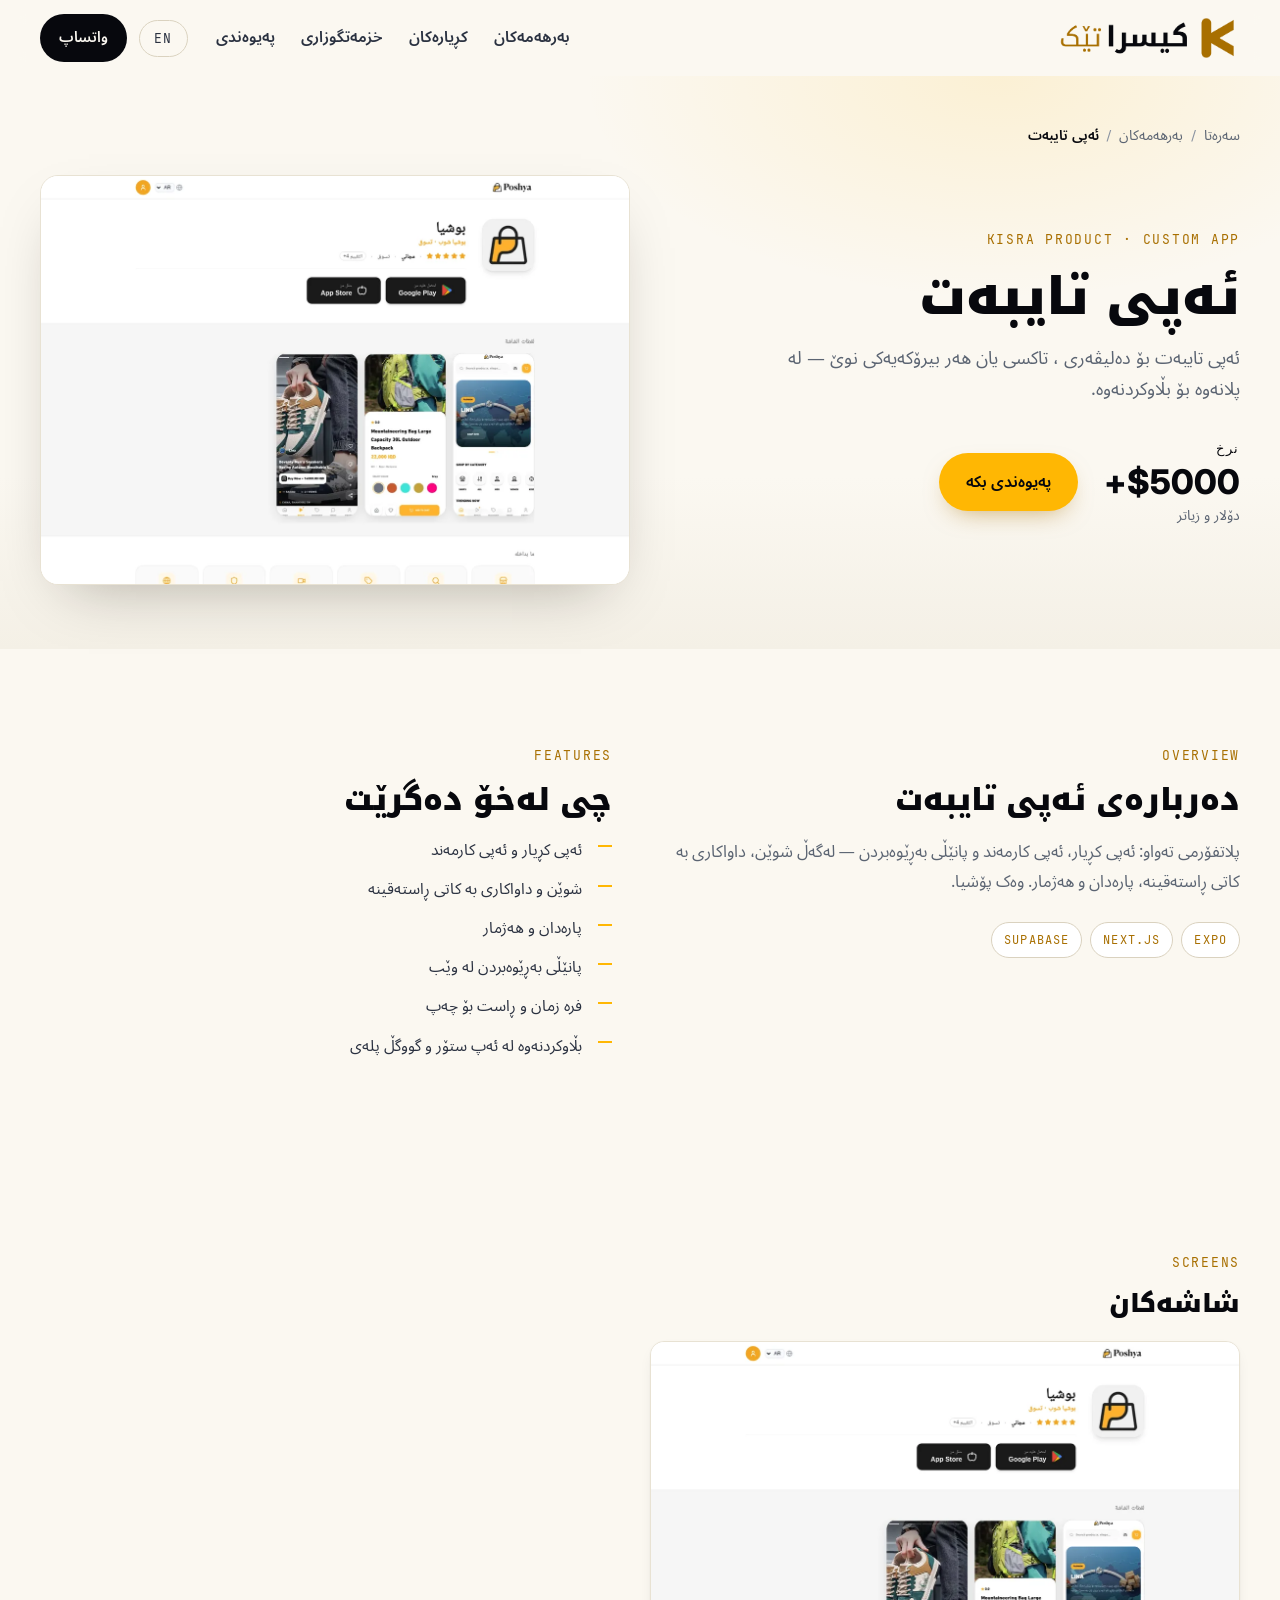
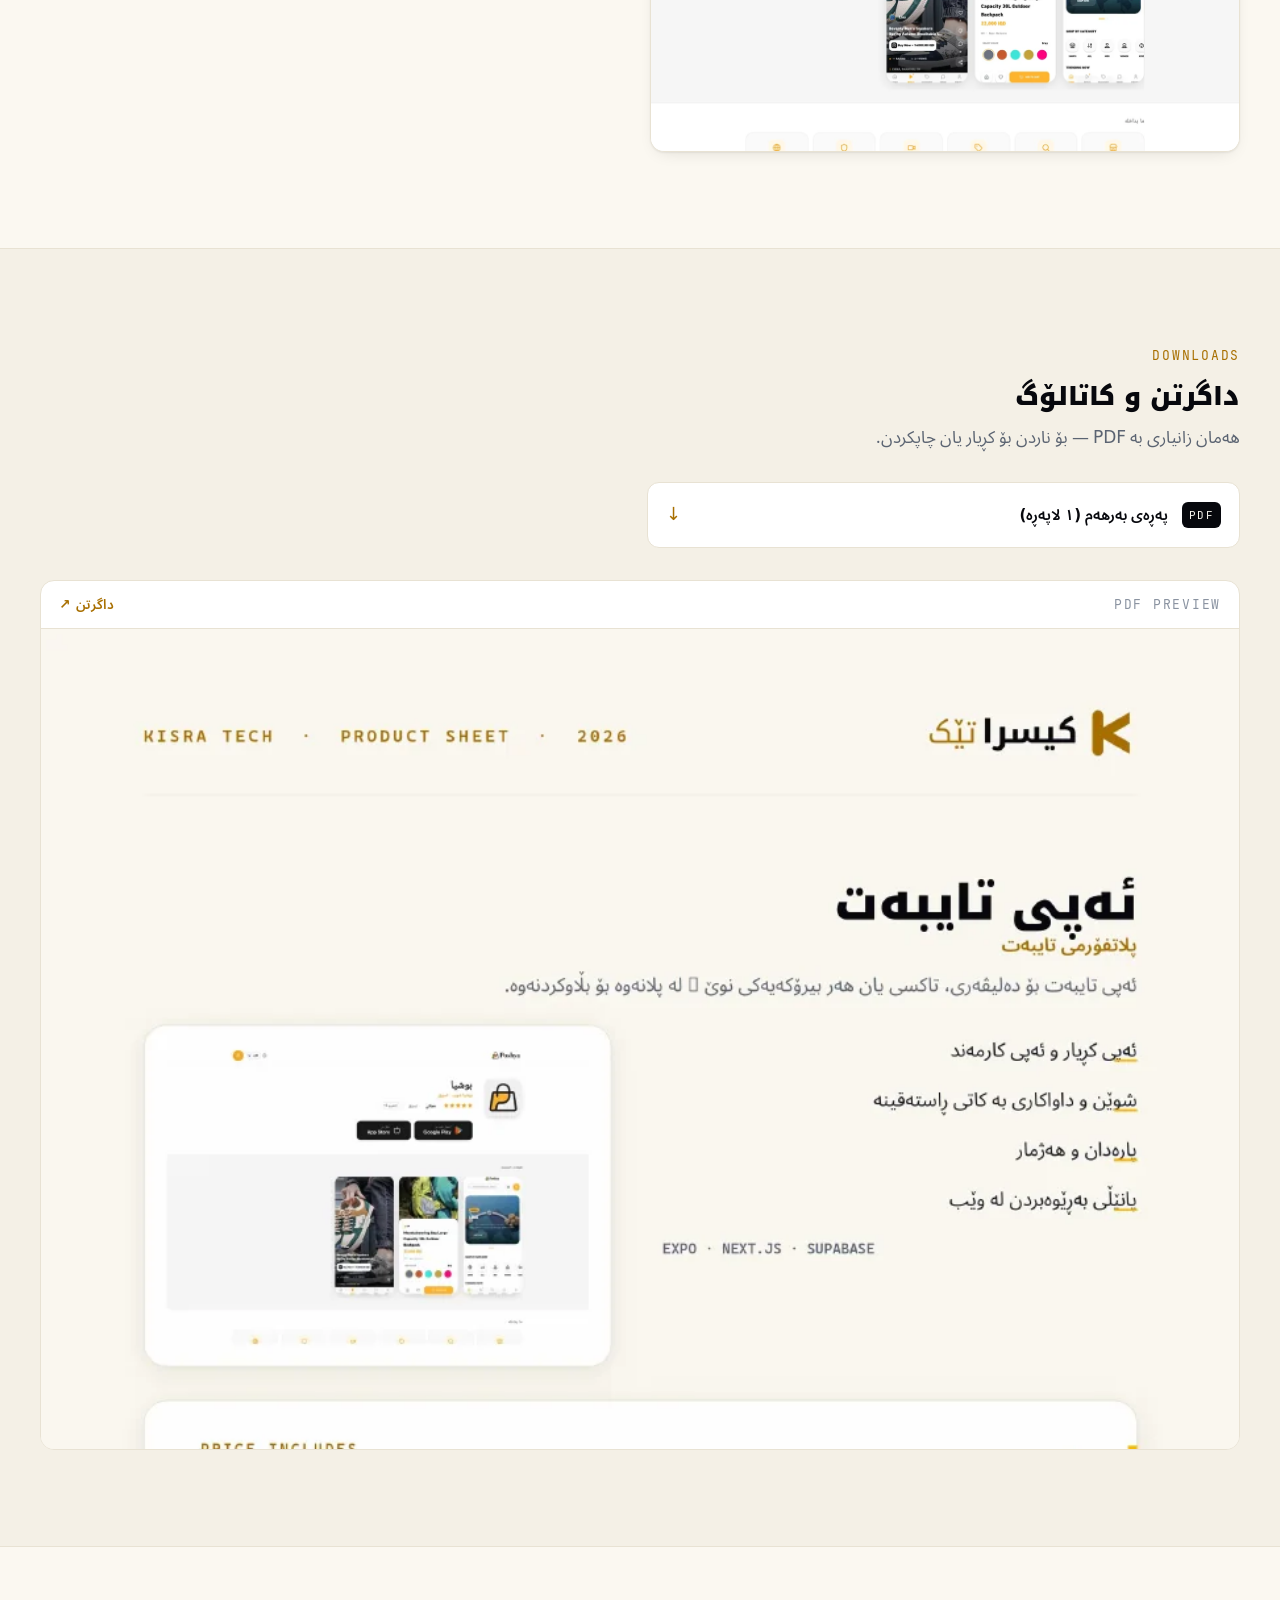
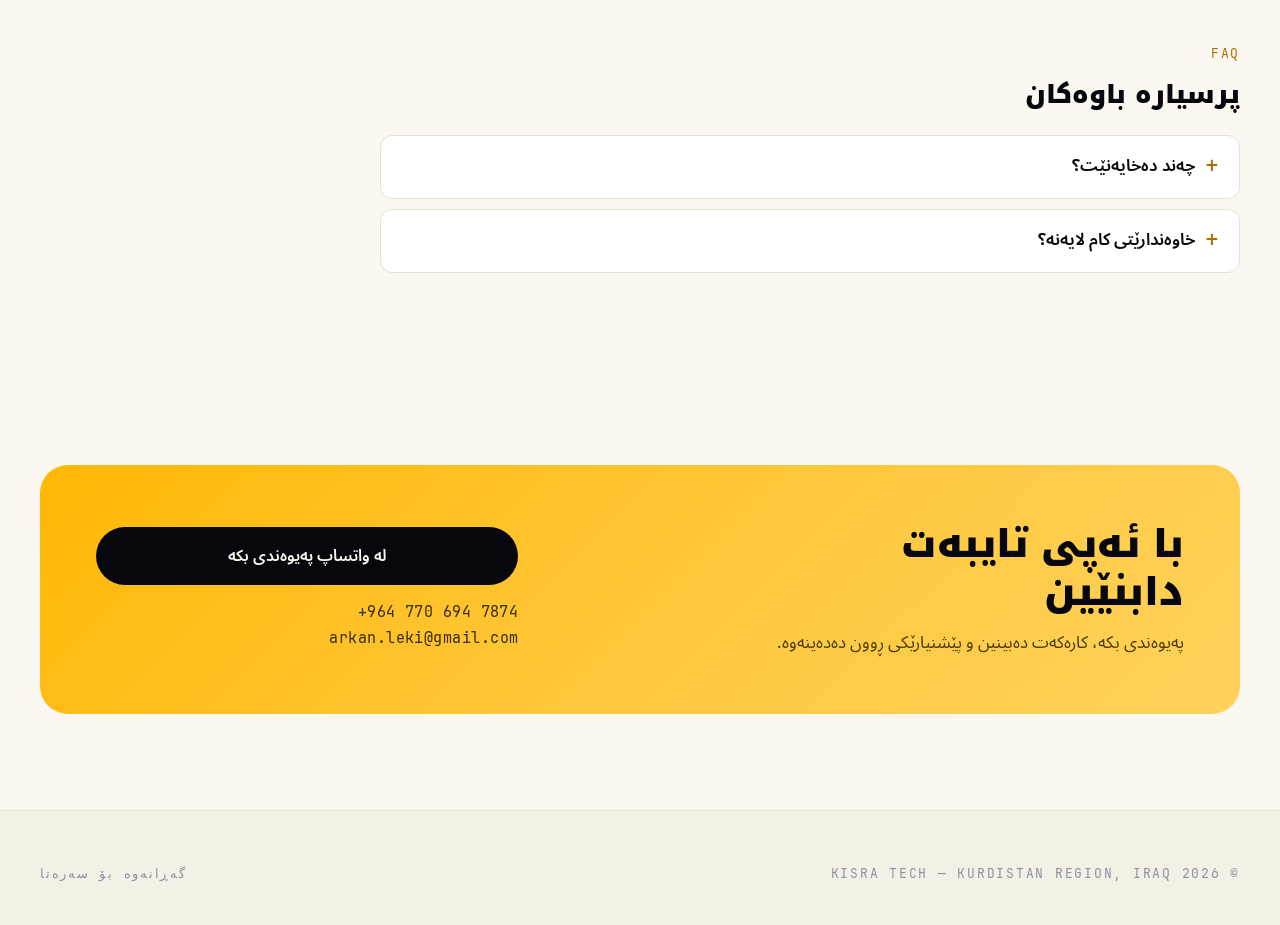
==== products/app.html @ 9925535b "Add 8 product pages: overview, features, screens, PDF previews and marketing PDF downloads" ====
<!DOCTYPE html>
<html lang="ckb" dir="rtl">
<head>
<meta charset="utf-8">
<meta name="viewport" content="width=device-width, initial-scale=1">
<title>ئەپی تایبەت — کیسرا تێک</title>
<meta name="description" content="ئەپی تایبەت بۆ دەلیڤەری ، تاکسی یان هەر بیرۆکەیەکی نوێ — لە پلانەوە بۆ بڵاوکردنەوە.">
<meta name="theme-color" content="#FBF8F1">
<link rel="icon" href="../assets/logo/favicon.png">
<link rel="canonical" href="https://arkan-leki.github.io/kisra/products/app.html">
<meta property="og:type" content="product">
<meta property="og:title" content="ئەپی تایبەت — Kisra Tech">
<meta property="og:description" content="ئەپی تایبەت بۆ دەلیڤەری ، تاکسی یان هەر بیرۆکەیەکی نوێ — لە پلانەوە بۆ بڵاوکردنەوە.">
<meta property="og:image" content="https://arkan-leki.github.io/kisra/assets/og-image.jpg">
<link rel="stylesheet" href="../css/styles.css">
</head>
<body>

<header class="nav" id="nav">
  <div class="wrap nav-in">
    <a class="brand" href="../index.html" aria-label="Kisra Tech">
      <img class="ku" src="../assets/logo/lockup-ku.png" alt="Kisra Tech — کیسرا تێک">
      <img class="en" src="../assets/logo/lockup-en.png" alt="Kisra Tech">
    </a>
    <nav class="nav-links" id="navLinks">
      <a href="../index.html#products"><span class="ku">بەرهەمەکان</span><span class="en">Products</span></a>
      <a href="../index.html#clients"><span class="ku">کڕیارەکان</span><span class="en">Clients</span></a>
      <a href="../index.html#services"><span class="ku">خزمەتگوزاری</span><span class="en">Services</span></a>
      <a href="../index.html#contact"><span class="ku">پەیوەندی</span><span class="en">Contact</span></a>
    </nav>
    <div class="nav-actions">
      <button class="lang-btn" id="langBtn" aria-label="Switch language">EN</button>
      <a class="btn btn-ink btn-sm" href="https://wa.me/9647706947874" target="_blank" rel="noopener"><span class="ku">واتساپ</span><span class="en">WhatsApp</span></a>
      <button class="burger" id="burger" aria-label="Menu" aria-expanded="false"><span></span><span></span><span></span></button>
    </div>
  </div>
</header>
<main class="product-page">
  <section class="pp-hero">
    <div class="wrap">
      <nav class="crumbs"><a href="../index.html"><span class="ku">سەرەتا</span><span class="en">Home</span></a> <span>/</span> <a href="../index.html#products"><span class="ku">بەرهەمەکان</span><span class="en">Products</span></a> <span>/</span> <b><span class="ku">ئەپی تایبەت</span><span class="en">Custom app</span></b></nav>
      <div class="pp-hero-grid">
        <div>
          <div class="mono kicker">KISRA PRODUCT · CUSTOM APP</div>
          <h1><span class="ku">ئەپی تایبەت</span><span class="en">Custom app</span></h1>
          <p class="pp-tag"><span class="ku">ئەپی تایبەت بۆ دەلیڤەری ، تاکسی یان هەر بیرۆکەیەکی نوێ — لە پلانەوە بۆ بڵاوکردنەوە.</span><span class="en">Your own platform for delivery, taxi or a new idea — from plan to launch.</span></p>
          <div class="pp-meta">
            <div class="pp-price"><span class="mono"><span class="ku">نرخ</span><span class="en">price</span></span><b>$5000+</b><small><span class="ku">دۆلار و زیاتر</span><span class="en">from</span></small></div>
            <a class="btn btn-gold" href="https://wa.me/9647706947874" target="_blank" rel="noopener"><span class="ku">پەیوەندی بکە</span><span class="en">Get in touch</span></a>
          </div>
        </div>
        <div class="pp-shot"><img src="../assets/shots/app-poshya.webp" alt="Custom app screenshot"></div>
      </div>
    </div>
  </section>

  <section class="section pp-about">
    <div class="wrap pp-2col">
      <div>
        <div class="mono kicker">OVERVIEW</div>
        <h2><span class="ku">دەربارەی ئەپی تایبەت</span><span class="en">About Custom app</span></h2>
        <p class="pp-overview"><span class="ku">پلاتفۆرمی تەواو: ئەپی کڕیار، ئەپی کارمەند و پانێڵی بەڕێوەبردن — لەگەڵ شوێن، داواکاری بە کاتی ڕاستەقینە، پارەدان و هەژمار. وەک پۆشیا.</span><span class="en">A complete platform: customer app, staff app and admin panel — with location, real-time orders, payments and accounts. Like Poshya.</span></p>
        <div class="pp-tech">
          <span class="chip">EXPO</span>
<span class="chip">NEXT.JS</span>
<span class="chip">SUPABASE</span>
        </div>
      </div>
      <div class="pp-features">
        <div class="mono kicker">FEATURES</div>
        <h2><span class="ku">چی لەخۆ دەگرێت</span><span class="en">What it includes</span></h2>
        <ul class="check-list">
          <li><span class="ku">ئەپی کڕیار و ئەپی کارمەند</span><span class="en">Customer app and staff app</span></li>
<li><span class="ku">شوێن و داواکاری بە کاتی ڕاستەقینە</span><span class="en">Location and real-time orders</span></li>
<li><span class="ku">پارەدان و هەژمار</span><span class="en">Payments and accounts</span></li>
<li><span class="ku">پانێڵی بەڕێوەبردن لە وێب</span><span class="en">Web admin panel</span></li>
<li><span class="ku">فرە زمان و ڕاست بۆ چەپ</span><span class="en">Multilingual and RTL</span></li>
<li><span class="ku">بڵاوکردنەوە لە ئەپ ستۆر و گووگڵ پلەی</span><span class="en">App Store and Google Play publishing</span></li>
        </ul>
      </div>
    </div>
  </section>

  <section class="section pp-gallery">
    <div class="wrap">
      <div class="mono kicker">SCREENS</div>
      <h2><span class="ku">شاشەکان</span><span class="en">Screens</span></h2>
      <div class="shots-grid"><figure><img src="../assets/shots/app-poshya.webp" alt="Custom app screenshot" loading="lazy"></figure></div>
    </div>
  </section>

  <section class="section pp-downloads">
    <div class="wrap">
      <div class="mono kicker">DOWNLOADS</div>
      <h2><span class="ku">داگرتن و کاتالۆگ</span><span class="en">Downloads</span></h2>
      <p class="pp-note"><span class="ku">هەمان زانیاری بە PDF — بۆ ناردن بۆ کڕیار یان چاپکردن.</span><span class="en">The same material as PDF — to send to a client or print.</span></p>
      <div class="dl-grid"><a class="dl-card" href="../assets/pdf/kisra-app-sheet.pdf" download>
                  <span class="dl-ext">PDF</span>
                  <b><span class="ku">پەڕەی بەرهەم (١ لاپەڕە)</span><span class="en">Product sheet (1 page)</span></b>
                  <span class="dl-arrow">↓</span>
                </a></div>
      <div class="pdf-preview">
        <div class="pdf-preview-head">
          <span class="mono">PDF PREVIEW</span>
          <a class="product-link" href="../assets/pdf/kisra-app-sheet.pdf" download><span class="ku">داگرتن</span><span class="en">Download</span> ↗</a>
        </div>
        <a class="pdf-thumb" href="../assets/pdf/kisra-app-sheet.pdf" target="_blank" rel="noopener">
          <img src="../assets/pdf/preview/app.webp" alt="Custom app — PDF preview" loading="lazy">
        </a>
      </div>
    </div>
  </section>

  <section class="section pp-faq">
    <div class="wrap">
      <div class="mono kicker">FAQ</div>
      <h2><span class="ku">پرسیارە باوەکان</span><span class="en">Common questions</span></h2>
      <div class="faq-list"><details class="faq-item"><summary><span class="ku">چەند دەخایەنێت؟</span><span class="en">How long does it take?</span></summary>
                  <p class="ku">دوو بۆ چوار مانگ بەپێی قەبارە. پێشەکی ٥٠ لە سەد.</p><p class="en">Two to four months depending on scope. 50% deposit.</p></details>
<details class="faq-item"><summary><span class="ku">خاوەندارێتی کام لایەنە؟</span><span class="en">Who owns the code?</span></summary>
                  <p class="ku">دوای پارەدانی کۆتایی، کۆدی تایبەت بۆ پرۆژەکە هی تۆیە.</p><p class="en">After the final payment, the code written for your project is yours.</p></details></div>
    </div>
  </section>

  <section class="cta">
    <div class="wrap">
      <div class="cta-card reveal">
        <div>
          <h2><span class="ku">با ئەپی تایبەت دابنێین</span><span class="en">Let’s set up Custom app</span></h2>
          <p><span class="ku">پەیوەندی بکە، کارەکەت دەبینین و پێشنیارێکی ڕوون دەدەینەوە.</span><span class="en">Tell us what you run today. You get a clear plan and a price.</span></p>
        </div>
        <div class="cta-actions">
          <a class="btn btn-ink" href="https://wa.me/9647706947874" target="_blank" rel="noopener"><span class="ku">لە واتساپ پەیوەندی بکە</span><span class="en">Message on WhatsApp</span></a>
          <div class="cta-contact"><a href="tel:+9647706947874" dir="ltr">+964 770 694 7874</a><br><a href="mailto:arkan.leki@gmail.com" dir="ltr">arkan.leki@gmail.com</a></div>
        </div>
      </div>
    </div>
  </section>
</main>

<footer>
  <div class="wrap">
    <div class="foot-bottom" style="margin-top:0;border-top:0;padding-top:0">
      <span class="mono">© <span id="year">2026</span> KISRA TECH — KURDISTAN REGION, IRAQ</span>
      <a class="mono" href="../index.html"><span class="ku">گەڕانەوە بۆ سەرەتا</span><span class="en">Back to home</span></a>
    </div>
  </div>
</footer>

<script src="../js/app.js"></script>
</body>
</html>
---- css/styles.css ----
/* ============================================================
   Kisra Tech — site styles
   Brand: paper / ink / gold.  RTL-first (Sorani Kurdish).
   ============================================================ */
@font-face{font-family:'Kufi';src:url('../assets/fonts/NotoKufiArabic-Black.woff2') format('woff2');font-weight:900;font-display:swap}
@font-face{font-family:'Kufi';src:url('../assets/fonts/NotoKufiArabic-Bold.woff2') format('woff2');font-weight:700;font-display:swap}
@font-face{font-family:'SansAr';src:url('../assets/fonts/NotoSansArabic-Regular.woff2') format('woff2');font-weight:400;font-display:swap}
@font-face{font-family:'SansAr';src:url('../assets/fonts/NotoSansArabic-SemiBold.woff2') format('woff2');font-weight:600;font-display:swap}
@font-face{font-family:'SansAr';src:url('../assets/fonts/NotoSansArabic-Bold.woff2') format('woff2');font-weight:700;font-display:swap}
@font-face{font-family:'Inter';src:url('../assets/fonts/Inter-Regular.woff2') format('woff2');font-weight:400;font-display:swap}
@font-face{font-family:'Inter';src:url('../assets/fonts/Inter-SemiBold.woff2') format('woff2');font-weight:600;font-display:swap}
@font-face{font-family:'Inter';src:url('../assets/fonts/Inter-Bold.woff2') format('woff2');font-weight:700;font-display:swap}
@font-face{font-family:'Inter';src:url('../assets/fonts/Inter-ExtraBold.woff2') format('woff2');font-weight:800;font-display:swap}
@font-face{font-family:'Mono';src:url('../assets/fonts/JetBrainsMono-Regular.woff2') format('woff2');font-weight:400;font-display:swap}

:root{
  --paper:#FBF8F1; --paper-100:#F4F0E6; --paper-200:#E8E2D3; --paper-300:#DAD2BF;
  --ink:#07080D; --ink-800:#141A24; --ink-700:#1B2230; --ink-600:#2A3140;
  --slate:#5B6472; --muted:#8A93A1;
  --gold:#FFB703; --gold-300:#FFD25C; --gold-700:#A86F00;
  --teal:#0A9E90;
  --radius:16px; --radius-sm:10px;
  --nav-h:76px;
  --shadow-sm:0 1px 2px rgba(23,18,6,.06), 0 6px 18px -8px rgba(23,18,6,.14);
  --shadow-lg:0 24px 60px -28px rgba(23,18,6,.35);
  --font-body:'SansAr',system-ui,-apple-system,'Segoe UI',sans-serif;
  --font-display:'Kufi','SansAr',system-ui,sans-serif;
  --font-latin:'Inter',system-ui,sans-serif;
  --font-mono:'Mono',ui-monospace,monospace;
}
*,*::before,*::after{box-sizing:border-box}
html{scroll-behavior:smooth;-webkit-text-size-adjust:100%}
body{
  margin:0;background:var(--paper);color:var(--ink);
  font-family:var(--font-body);font-size:17px;line-height:1.75;
  overflow-x:hidden;
}
html[lang="en"] body{font-family:var(--font-latin);line-height:1.7}
img{max-width:100%;display:block}
a{color:inherit;text-decoration:none}
h1,h2,h3{font-family:var(--font-display);line-height:1.25;margin:0;font-weight:900}
html[lang="en"] h1,html[lang="en"] h2,html[lang="en"] h3{font-family:var(--font-latin);font-weight:800;letter-spacing:-.02em}
p{margin:0}
.wrap{width:min(1200px,calc(100% - 48px));margin-inline:auto}
.mono{font-family:var(--font-mono);font-size:12.5px;letter-spacing:.14em;text-transform:uppercase}
html[lang="ckb"] .en{display:none!important}
html[lang="en"] .ku{display:none!important}

/* ---------- buttons ---------- */
.btn{
  display:inline-flex;align-items:center;gap:10px;justify-content:center;
  padding:14px 26px;border-radius:999px;border:1px solid transparent;
  font-family:var(--font-body);font-weight:600;font-size:16px;cursor:pointer;
  transition:transform .18s ease, box-shadow .18s ease, background .18s ease;
  white-space:nowrap;
}
html[lang="en"] .btn{font-family:var(--font-latin)}
.btn:hover{transform:translateY(-2px)}
.btn-gold{background:var(--gold);color:var(--ink);box-shadow:0 10px 26px -12px rgba(168,111,0,.65)}
.btn-gold:hover{background:var(--gold-300)}
.btn-ink{background:var(--ink);color:var(--paper)}
.btn-ink:hover{background:var(--ink-700)}
.btn-ghost{border-color:var(--paper-300);color:var(--ink);background:#fff}
.btn-ghost:hover{border-color:var(--ink);background:var(--paper-100)}
.btn-sm{padding:10px 18px;font-size:14.5px}

/* ---------- nav ---------- */
.nav{
  position:sticky;top:0;z-index:60;height:var(--nav-h);
  backdrop-filter:blur(12px);
  background:rgba(251,248,241,.86);
  border-bottom:1px solid transparent;
  transition:border-color .25s ease, box-shadow .25s ease;
}
.nav.scrolled{border-bottom-color:var(--paper-200);box-shadow:0 8px 30px -22px rgba(23,18,6,.45)}
.nav-in{height:var(--nav-h);display:flex;align-items:center;gap:28px}
.brand img{height:52px;width:auto}
.brand .en,.foot-brand .en{display:none}
html[lang="en"] .brand .en,html[lang="en"] .foot-brand .en{display:block}
html[lang="en"] .brand .ku,html[lang="en"] .foot-brand .ku{display:none!important}
.nav-links{display:flex;align-items:center;gap:26px;margin-inline-start:auto;font-weight:600;font-size:15.5px}
.nav-links a{position:relative;padding:6px 0;color:var(--ink-600)}
.nav-links a::after{content:'';position:absolute;inset-inline:0;bottom:0;height:2px;background:var(--gold);transform:scaleX(0);transition:transform .2s ease}
.nav-links a:hover{color:var(--ink)}
.nav-links a:hover::after{transform:scaleX(1)}
.nav-actions{display:flex;align-items:center;gap:12px}
.lang-btn{
  font-family:var(--font-mono);font-size:12.5px;letter-spacing:.1em;
  background:transparent;border:1px solid var(--paper-300);border-radius:999px;
  padding:9px 14px;cursor:pointer;color:var(--ink-600);
}
.lang-btn:hover{border-color:var(--ink);color:var(--ink)}
.burger{display:none;background:none;border:0;padding:8px;cursor:pointer}
.burger span{display:block;width:22px;height:2px;background:var(--ink);margin:5px 0;border-radius:2px;transition:.2s}

/* ---------- hero ---------- */
.hero{position:relative;padding:56px 0 72px;overflow:hidden}
.hero::before{
  content:'';position:absolute;inset-inline:-10% ;top:-40%;height:120%;
  background:radial-gradient(60% 60% at 70% 10%, rgba(255,183,3,.16), transparent 70%),
             radial-gradient(50% 50% at 15% 30%, rgba(10,158,144,.08), transparent 70%);
  pointer-events:none;
}
.hero-grid{position:relative;display:grid;grid-template-columns:1.05fr .95fr;gap:56px;align-items:center}
.eyebrow{display:inline-flex;align-items:center;gap:10px;color:var(--gold-700);margin-bottom:22px}
.eyebrow::before{content:'';width:34px;height:2px;background:var(--gold)}
.hero h1{font-size:clamp(38px,4.6vw,64px);letter-spacing:-.01em}
.hero h1 .accent{color:var(--gold-700);position:relative;white-space:nowrap}
.hero-sub{margin-top:22px;color:var(--slate);font-size:19px;max-width:52ch}
.hero-cta{display:flex;gap:14px;margin-top:34px;flex-wrap:wrap}
.hero-stats{display:flex;gap:44px;margin-top:38px;flex-wrap:wrap}
.stat b{display:block;font-family:var(--font-display);font-size:30px;line-height:1.1;color:var(--ink)}
html[lang="en"] .stat b{font-family:var(--font-latin);font-weight:800}
.stat span{font-size:14.5px;color:var(--muted)}

/* hero collage */
.collage{position:relative;height:500px;padding-top:10px}
.shot-card{
  position:absolute;background:#fff;border:1px solid var(--paper-200);border-radius:14px;
  padding:10px;box-shadow:var(--shadow-lg);overflow:hidden;
}
.shot-card img{border-radius:8px;width:100%}
.shot-a{width:74%;left:4%;top:26px;z-index:3;transform:rotate(-1.6deg)}
.shot-b{width:52%;right:0;top:14px;z-index:2;transform:rotate(2.4deg)}
.shot-c{width:48%;right:6%;bottom:0;z-index:4;transform:rotate(-2.6deg)}
.badge-float{
  position:absolute;z-index:6;background:var(--ink);color:var(--paper);
  border-radius:12px;padding:12px 18px;box-shadow:var(--shadow-lg);
  display:flex;align-items:center;gap:10px;font-size:14px;
  left:-10px;bottom:56px;
}
.badge-float .dot{width:8px;height:8px;border-radius:50%;background:var(--gold);box-shadow:0 0 0 4px rgba(255,183,3,.22)}

/* ---------- section shell ---------- */
.section{padding:96px 0}
.section-head{max-width:720px;margin-bottom:52px}
.section-head h2{font-size:clamp(30px,3.2vw,44px)}
.section-head p{margin-top:16px;color:var(--slate);font-size:17.5px}
.kicker{color:var(--gold-700);margin-bottom:14px}

/* ---------- products ---------- */
.products-grid{display:grid;grid-template-columns:repeat(4,1fr);gap:22px}
.product{
  background:#fff;border:1px solid var(--paper-200);border-radius:var(--radius);
  padding:16px;display:flex;flex-direction:column;gap:14px;
  transition:transform .22s ease, box-shadow .22s ease, border-color .22s ease;
}
.product:hover{transform:translateY(-6px);box-shadow:var(--shadow-lg);border-color:var(--paper-300)}
.product-shot{border-radius:10px;overflow:hidden;background:var(--paper-100);aspect-ratio:16/10}
.product-shot img{width:100%;height:100%;object-fit:cover;object-position:top center}
.product-kind{color:var(--gold-700);font-size:13.5px;font-weight:600}
.product h3{font-size:21px;margin-top:2px}
.product p{color:var(--slate);font-size:14.5px;line-height:1.6;min-height:44px}
.product-foot{display:flex;align-items:center;justify-content:space-between;margin-top:auto;padding-top:6px;border-top:1px dashed var(--paper-200)}
.price{font-family:var(--font-latin);font-weight:800;font-size:19px;color:var(--ink)}
.price small{font-family:var(--font-body);font-weight:400;font-size:12.5px;color:var(--muted);display:block;line-height:1.3}
.product-link{font-size:13.5px;font-weight:600;color:var(--gold-700);display:inline-flex;align-items:center;gap:6px}
.product-link:hover{color:var(--ink)}

/* ---------- clients ---------- */
.clients{
  background:var(--paper-100);border-block:1px solid var(--paper-200);
  background-image:url("data:image/svg+xml;utf8,<svg xmlns='http://www.w3.org/2000/svg' width='120' height='60' viewBox='0 0 120 60'><g fill='none' stroke='%23A86F00' stroke-opacity='0.10' stroke-width='2'><path d='M10 60 C10 32 26 22 30 8 C34 22 50 32 50 60'/><path d='M70 60 C70 32 86 22 90 8 C94 22 110 32 110 60'/></g></svg>");
  background-position:top center;background-repeat:repeat-x;
}
.clients h2{font-size:clamp(26px,2.6vw,36px);max-width:20ch;margin-inline:auto;text-align:center}
.clients-lead{text-align:center;color:var(--slate);margin-top:14px}
.clients-grid{
  margin-top:46px;display:grid;grid-template-columns:repeat(6,1fr);gap:14px;
}
.client{
  background:#fff;border:1px solid var(--paper-200);border-radius:12px;height:92px;
  display:flex;align-items:center;justify-content:center;padding:16px;
  filter:grayscale(1);opacity:.72;transition:.2s ease;
}
.client:hover{filter:none;opacity:1;transform:translateY(-3px);border-color:var(--gold);box-shadow:var(--shadow-sm)}
.client img{max-height:100%;max-width:100%;object-fit:contain}

/* ---------- services ---------- */
.services-grid{display:grid;grid-template-columns:repeat(4,1fr);gap:22px}
.service{background:var(--paper-100);border:1px solid var(--paper-200);border-radius:var(--radius);padding:26px}
.service .num{font-family:var(--font-mono);font-size:12.5px;color:var(--gold-700);letter-spacing:.14em}
.service h3{font-size:19px;margin:12px 0 8px}
.service p{color:var(--slate);font-size:14.5px}

/* ---------- why / process ---------- */
.why{background:var(--ink-800);color:var(--paper);border-radius:28px;padding:64px;position:relative;overflow:hidden}
.why::after{
  content:'';position:absolute;inset-inline-end:-60px;top:-40px;width:340px;height:340px;
  background:radial-gradient(circle,rgba(255,183,3,.18),transparent 65%);
}
.why h2{font-size:clamp(26px,2.8vw,38px);max-width:24ch}
.why p.lead{color:#C3CAD6;margin-top:16px;max-width:60ch}
.why-grid{display:grid;grid-template-columns:repeat(4,1fr);gap:26px;margin-top:44px;position:relative}
.why-item{border-top:1px solid rgba(255,255,255,.16);padding-top:18px}
.why-item b{display:block;font-family:var(--font-display);font-size:22px;color:var(--paper);margin-bottom:8px}
html[lang="en"] .why-item b{font-family:var(--font-latin);font-weight:800}
.why-item span{color:#AEB7C4;font-size:14.5px}

/* ---------- cta ---------- */
.cta{padding:96px 0}
.cta-card{
  background:linear-gradient(135deg,var(--gold) 0%,#FFC83D 55%,var(--gold-300) 100%);
  border-radius:28px;padding:56px;display:grid;grid-template-columns:1.2fr .8fr;
  gap:32px;align-items:center;color:var(--ink);position:relative;overflow:hidden;
}
.cta-card h2{font-size:clamp(28px,3vw,42px);max-width:18ch}
.cta-card p{margin-top:12px;color:#4A3A00;max-width:44ch}
.cta-actions{display:flex;flex-direction:column;gap:14px;align-items:stretch}
.cta-contact{font-family:var(--font-mono);font-size:15px;letter-spacing:.03em;color:#3A2D00}
.cta-contact a:hover{color:#000;text-decoration:underline}

/* ---------- footer ---------- */
footer{border-top:1px solid var(--paper-200);padding:52px 0 40px;background:var(--paper-100)}
.foot-grid{display:grid;grid-template-columns:1.4fr 1fr 1fr;gap:40px}
.foot-brand img{height:40px;margin-bottom:14px}
.foot-brand p{color:var(--slate);font-size:14.5px;max-width:34ch}
.foot-col h4{font-family:var(--font-body);font-weight:600;font-size:14px;color:var(--muted);margin:0 0 12px}
.foot-col a{display:block;color:var(--ink-600);font-size:15px;padding:4px 0}
.foot-col a:hover{color:var(--ink)}
.foot-bottom{display:flex;justify-content:space-between;gap:16px;margin-top:40px;padding-top:22px;border-top:1px solid var(--paper-200);color:var(--muted);font-size:13px;flex-wrap:wrap}

/* ---------- reveal ---------- */
.reveal{opacity:0;transform:translateY(18px);transition:opacity .6s cubic-bezier(.2,.7,.2,1),transform .6s cubic-bezier(.2,.7,.2,1)}
.reveal.in{opacity:1;transform:none}
@media (prefers-reduced-motion:reduce){.reveal{opacity:1;transform:none;transition:none}}

/* ---------- responsive ---------- */
@media (max-width:1080px){
  .products-grid{grid-template-columns:repeat(2,1fr)}
  .services-grid{grid-template-columns:repeat(2,1fr)}
  .why-grid{grid-template-columns:repeat(2,1fr)}
  .clients-grid{grid-template-columns:repeat(4,1fr)}
  .hero-grid{grid-template-columns:1fr;gap:40px}
  .collage{height:420px;order:-1}
  .cta-card{grid-template-columns:1fr;padding:40px}
  .why{padding:44px}
}
@media (max-width:760px){
  .wrap{width:calc(100% - 32px)}
  .nav-links{
    position:fixed;inset-inline:0;top:var(--nav-h);background:var(--paper);
    flex-direction:column;align-items:flex-start;gap:6px;padding:18px 24px 26px;
    border-bottom:1px solid var(--paper-200);transform:translateY(-130%);
    transition:transform .28s ease;box-shadow:var(--shadow-lg);
  }
  .nav-links.open{transform:none}
  .nav-links a{font-size:17px;width:100%;padding:10px 0}
  .burger{display:block}
  .nav-actions .btn{display:none}
  .section{padding:68px 0}
  .products-grid,.services-grid{grid-template-columns:1fr}
  .clients-grid{grid-template-columns:repeat(3,1fr)}
  .client{height:76px;padding:12px}
  .why-grid{grid-template-columns:1fr}
  .hero{padding:40px 0 64px}
  .hero-stats{display:grid;grid-template-columns:repeat(3,1fr);gap:14px;margin-top:28px}
  .stat b{font-size:26px}
  .stat span{font-size:12.5px;line-height:1.4}
  .eyebrow{font-size:10.5px;letter-spacing:.08em}
  .collage{height:330px}
  .badge-float{display:none}
  .foot-grid{grid-template-columns:1fr;gap:28px}
  .cta{padding:64px 0}
}

/* ============================================================
   PRODUCT PAGES
   ============================================================ */
.product-page{display:block}
.crumbs{display:flex;gap:8px;align-items:center;color:var(--muted);font-size:14px;margin-bottom:26px;flex-wrap:wrap}
.crumbs a{color:var(--slate)}
.crumbs a:hover{color:var(--ink)}
.crumbs b{color:var(--ink);font-weight:600}
.pp-hero{padding:48px 0 64px;background:
  radial-gradient(50% 60% at 78% 0%, rgba(255,183,3,.12), transparent 65%),
  linear-gradient(180deg,var(--paper) 0%,var(--paper) 70%,var(--paper-100) 100%)}
.pp-hero-grid{display:grid;grid-template-columns:1fr 1.05fr;gap:48px;align-items:center}
.pp-hero h1{font-size:clamp(34px,4vw,56px);margin:10px 0 14px}
.pp-tag{color:var(--slate);font-size:18px;max-width:46ch}
.pp-meta{display:flex;align-items:center;gap:26px;margin-top:28px;flex-wrap:wrap}
.pp-price b{display:block;font-family:var(--font-latin);font-weight:800;font-size:34px;line-height:1.1}
.pp-price small{font-size:14px;color:var(--slate)}
.pp-shot{border-radius:18px;overflow:hidden;border:1px solid var(--paper-200);box-shadow:var(--shadow-lg);background:#fff}
.pp-shot img{width:100%;height:auto}
.pp-2col{display:grid;grid-template-columns:1fr 1fr;gap:56px}
.pp-2col h2{font-size:clamp(24px,2.4vw,32px);margin:10px 0 18px}
.pp-overview{color:var(--slate);font-size:16.5px;line-height:1.85}
.pp-tech{display:flex;gap:8px;flex-wrap:wrap;margin-top:24px}
.chip{font-family:var(--font-mono);font-size:11.5px;letter-spacing:.1em;text-transform:uppercase;color:var(--gold-700);border:1px solid var(--paper-300);background:#fff;border-radius:999px;padding:7px 12px}
.check-list{list-style:none;margin:0;padding:0;display:flex;flex-direction:column;gap:12px}
.check-list li{position:relative;padding-inline-start:30px;color:var(--ink-600);font-size:15.5px}
.check-list li::before{content:'';position:absolute;inset-inline-start:0;top:.55em;width:14px;height:2px;background:var(--gold)}
.shots-grid{display:grid;grid-template-columns:repeat(2,1fr);gap:20px;margin-top:22px}
.shots-grid figure{margin:0;border-radius:14px;overflow:hidden;border:1px solid var(--paper-200);background:#fff;box-shadow:var(--shadow-sm)}
.shots-grid img{width:100%;height:auto;display:block}
.pp-downloads{background:var(--paper-100);border-block:1px solid var(--paper-200)}
.pp-note{color:var(--slate);margin-top:12px}
.dl-grid{display:grid;grid-template-columns:repeat(2,1fr);gap:14px;margin-top:28px}
.dl-card{display:flex;align-items:center;gap:14px;background:#fff;border:1px solid var(--paper-200);border-radius:12px;padding:16px 18px;transition:.2s}
.dl-card:hover{border-color:var(--gold);transform:translateY(-2px);box-shadow:var(--shadow-sm)}
.dl-ext{font-family:var(--font-mono);font-size:10.5px;letter-spacing:.12em;background:var(--ink);color:var(--paper);border-radius:6px;padding:4px 7px}
.dl-card b{font-weight:600;font-size:15px}
.dl-arrow{margin-inline-start:auto;color:var(--gold-700);font-size:18px}
.pdf-preview{margin-top:32px;background:#fff;border:1px solid var(--paper-200);border-radius:14px;overflow:hidden}
.pdf-preview-head{display:flex;justify-content:space-between;align-items:center;padding:12px 18px;border-bottom:1px solid var(--paper-200);color:var(--muted)}
.pdf-thumb{display:block;background:var(--paper-100)}
.pdf-thumb img{width:100%;max-height:820px;object-fit:cover;object-position:top center;display:block}
.pdf-thumb:hover img{opacity:.94}
.faq-list{margin-top:24px;display:flex;flex-direction:column;gap:10px;max-width:860px}
.faq-item{background:#fff;border:1px solid var(--paper-200);border-radius:12px;padding:16px 20px}
.faq-item summary{cursor:pointer;font-weight:600;list-style:none}
.faq-item summary::-webkit-details-marker{display:none}
.faq-item summary::before{content:'+';color:var(--gold-700);margin-inline-end:10px;font-weight:700}
.faq-item[open] summary::before{content:'–'}
.faq-item p{color:var(--slate);margin-top:10px;font-size:15px}
@media (max-width:1080px){
  .pp-hero-grid,.pp-2col{grid-template-columns:1fr;gap:32px}
  .shots-grid,.dl-grid{grid-template-columns:1fr}
  .pdf-preview iframe{height:460px}
}
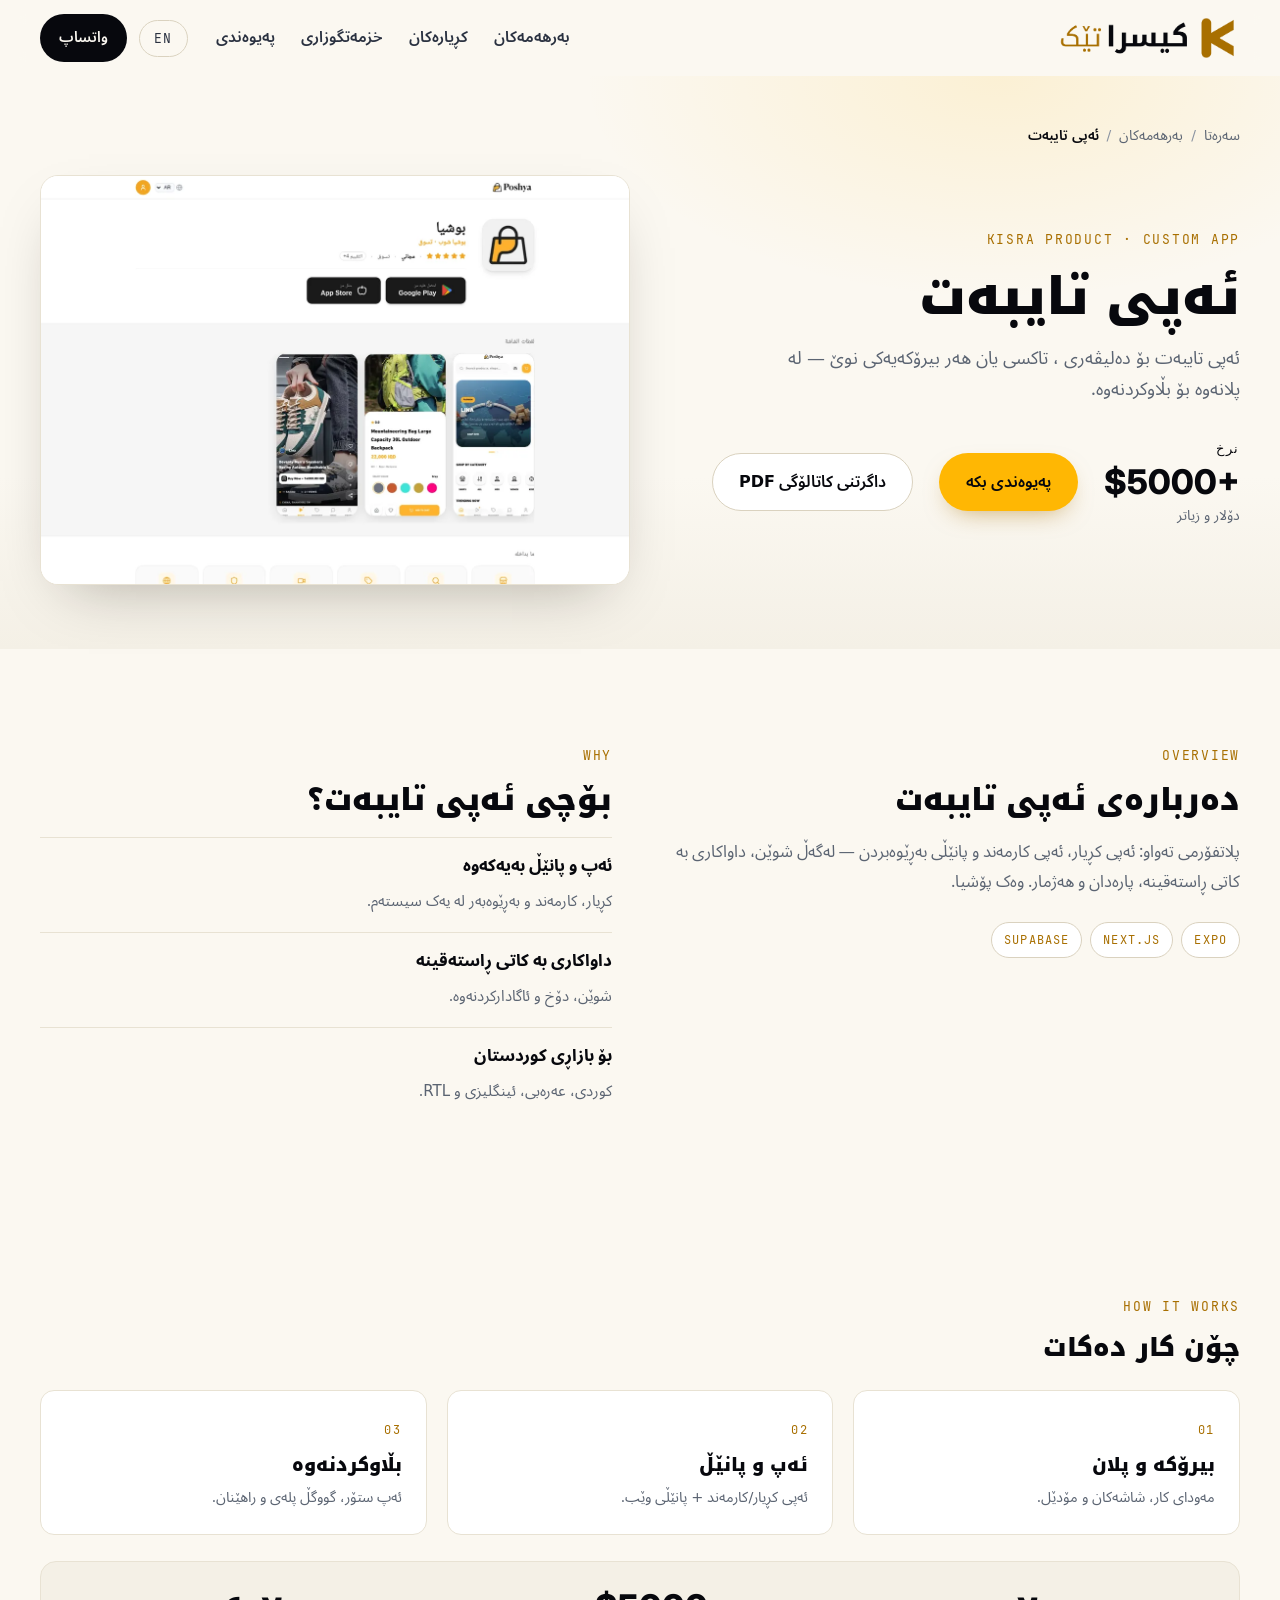
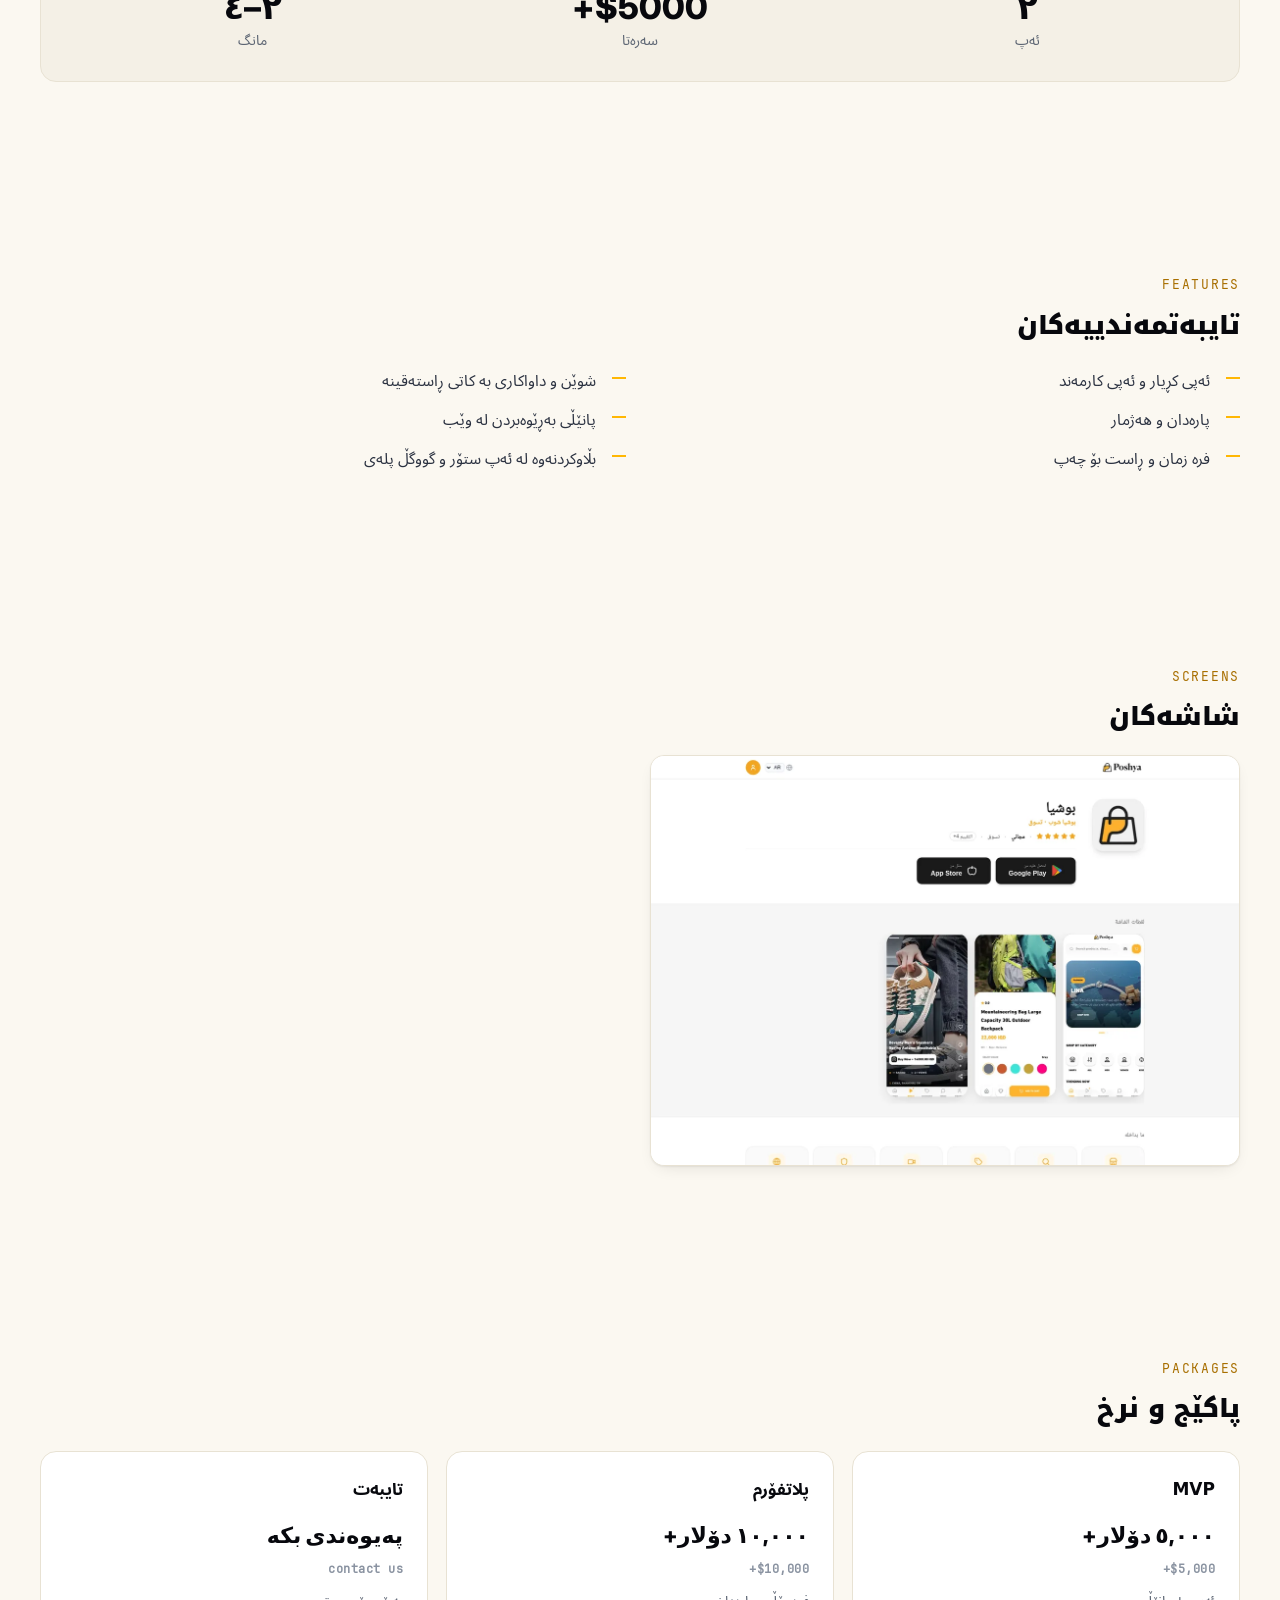
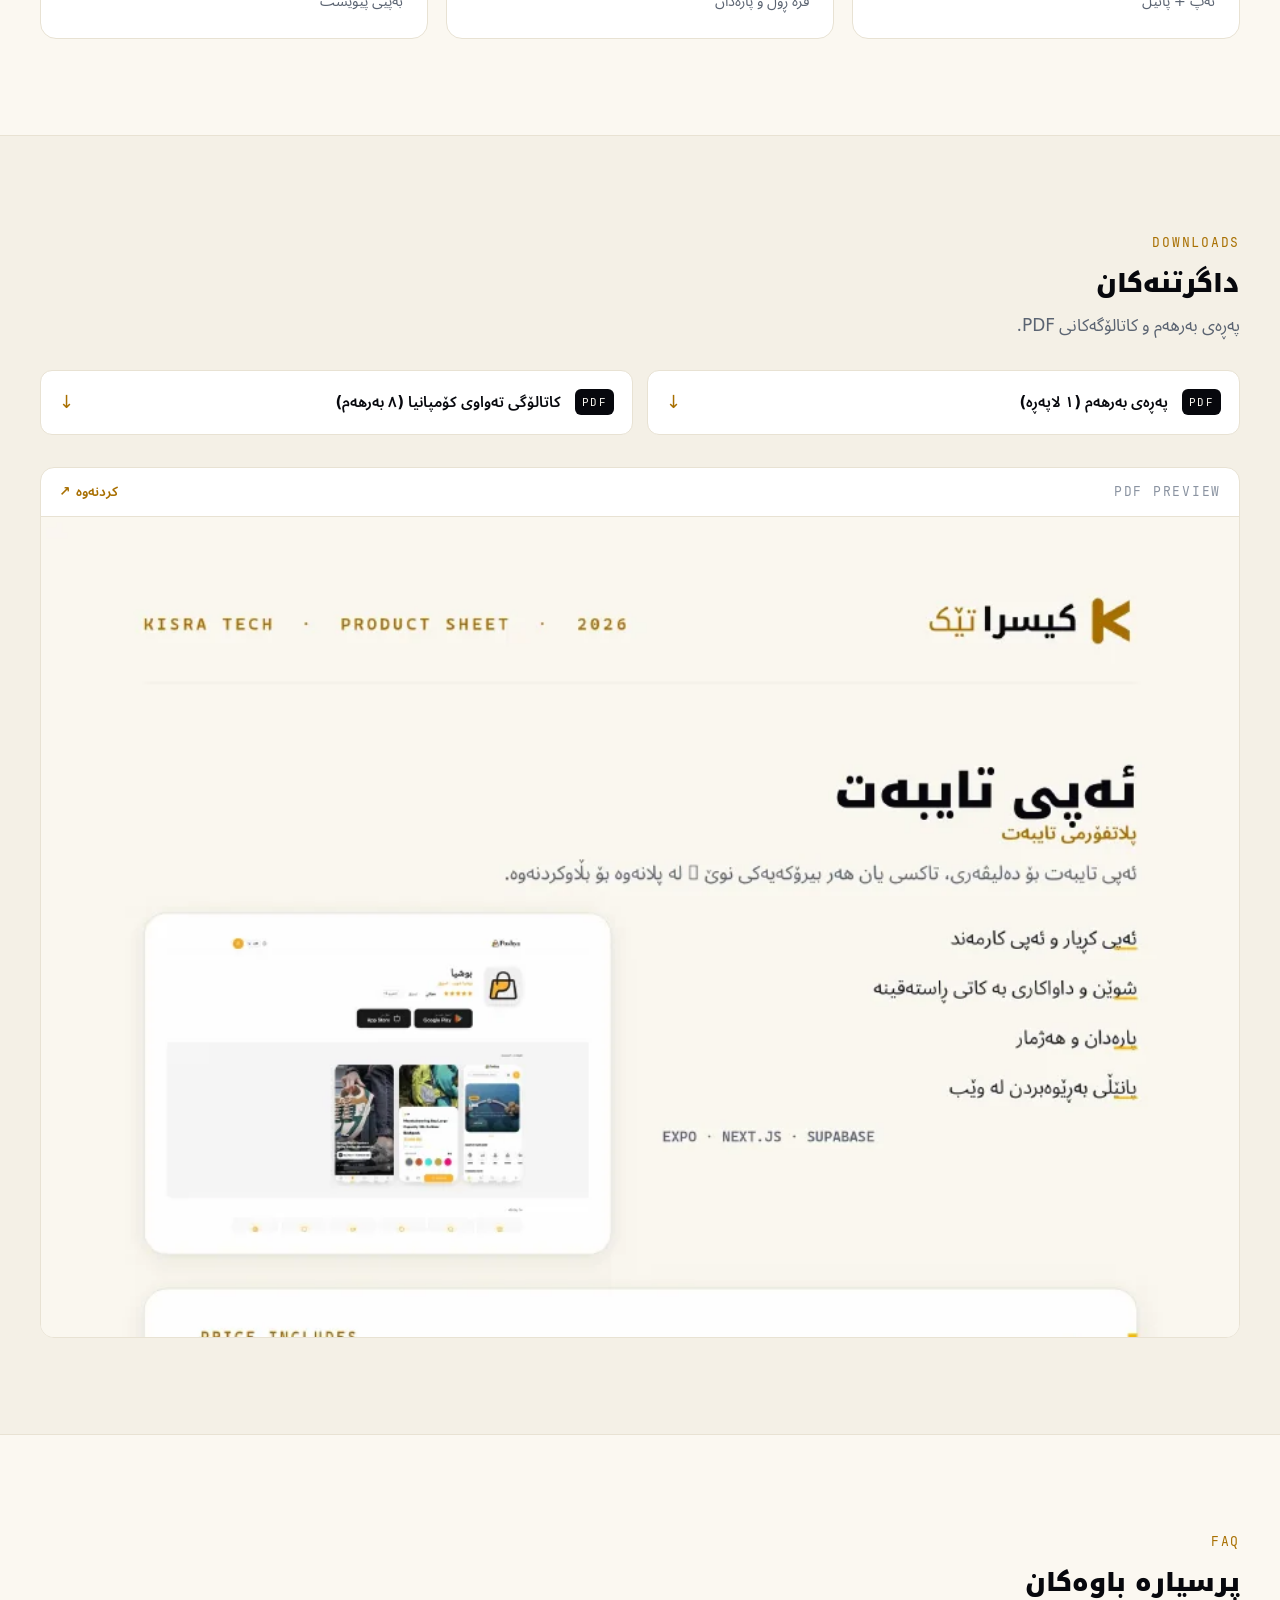
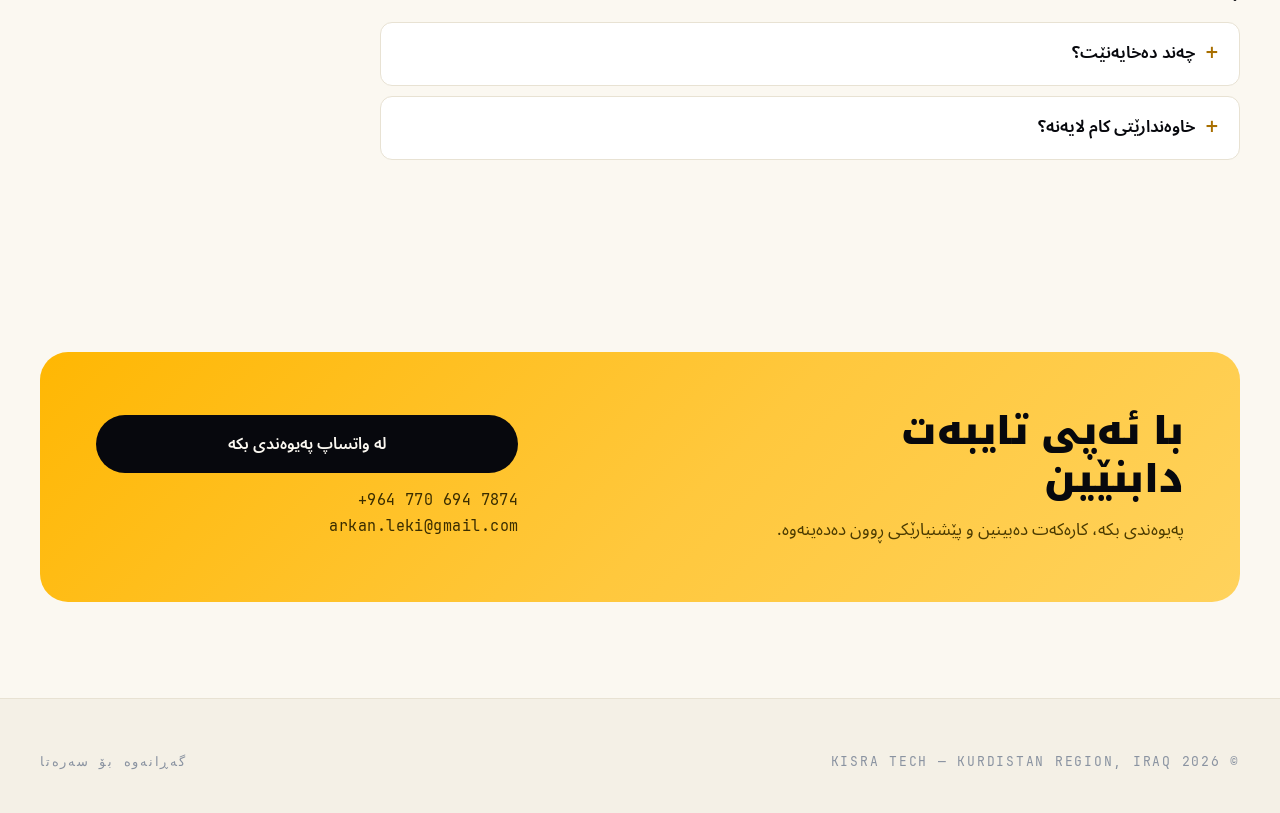
==== commit 87fa974b: "Product pages v2: why/how/stats/features/packages from marketing PDFs and listings, marketing PDFs a" ====
--- a/products/app.html
+++ b/products/app.html
@@ -47,6 +47,7 @@
           <div class="pp-meta">
             <div class="pp-price"><span class="mono"><span class="ku">نرخ</span><span class="en">price</span></span><b>$5000+</b><small><span class="ku">دۆلار و زیاتر</span><span class="en">from</span></small></div>
             <a class="btn btn-gold" href="https://wa.me/9647706947874" target="_blank" rel="noopener"><span class="ku">پەیوەندی بکە</span><span class="en">Get in touch</span></a>
+            <a class="btn btn-ghost" href="../assets/pdf/kisra-app-sheet.pdf" download><span class="ku">داگرتنی کاتالۆگی PDF</span><span class="en">Download PDF catalogue</span></a>
           </div>
         </div>
         <div class="pp-shot"><img src="../assets/shots/app-poshya.webp" alt="Custom app screenshot"></div>
@@ -60,24 +61,43 @@
         <div class="mono kicker">OVERVIEW</div>
         <h2><span class="ku">دەربارەی ئەپی تایبەت</span><span class="en">About Custom app</span></h2>
         <p class="pp-overview"><span class="ku">پلاتفۆرمی تەواو: ئەپی کڕیار، ئەپی کارمەند و پانێڵی بەڕێوەبردن — لەگەڵ شوێن، داواکاری بە کاتی ڕاستەقینە، پارەدان و هەژمار. وەک پۆشیا.</span><span class="en">A complete platform: customer app, staff app and admin panel — with location, real-time orders, payments and accounts. Like Poshya.</span></p>
-        <div class="pp-tech">
-          <span class="chip">EXPO</span>
+        <div class="pp-tech"><span class="chip">EXPO</span>
 <span class="chip">NEXT.JS</span>
-<span class="chip">SUPABASE</span>
-        </div>
+<span class="chip">SUPABASE</span></div>
       </div>
-      <div class="pp-features">
-        <div class="mono kicker">FEATURES</div>
-        <h2><span class="ku">چی لەخۆ دەگرێت</span><span class="en">What it includes</span></h2>
-        <ul class="check-list">
-          <li><span class="ku">ئەپی کڕیار و ئەپی کارمەند</span><span class="en">Customer app and staff app</span></li>
+      <div>
+        <div class="mono kicker">WHY</div>
+        <h2><span class="ku">بۆچی ئەپی تایبەت؟</span><span class="en">Why Custom app?</span></h2>
+        <div class="why-list"><div class="why-item-light"><b><span class="ku">ئەپ و پانێڵ بەیەکەوە</span><span class="en">App and panel together</span></b><p><span class="ku">کڕیار، کارمەند و بەڕێوەبەر لە یەک سیستەم.</span><span class="en">Customer, staff and admin in one system.</span></p></div>
+<div class="why-item-light"><b><span class="ku">داواکاری بە کاتی ڕاستەقینە</span><span class="en">Real-time orders</span></b><p><span class="ku">شوێن، دۆخ و ئاگادارکردنەوە.</span><span class="en">Location, status and notifications.</span></p></div>
+<div class="why-item-light"><b><span class="ku">بۆ بازاڕی کوردستان</span><span class="en">Made for this market</span></b><p><span class="ku">کوردی، عەرەبی، ئینگلیزی و RTL.</span><span class="en">Kurdish, Arabic, English and RTL.</span></p></div></div>
+      </div>
+    </div>
+  </section>
+
+  <section class="section pp-how">
+    <div class="wrap">
+      <div class="mono kicker">HOW IT WORKS</div>
+      <h2><span class="ku">چۆن کار دەکات</span><span class="en">How it works</span></h2>
+      <div class="how-grid"><div class="how-step"><span class="how-num">01</span><h3><span class="ku">بیرۆکە و پلان</span><span class="en">Idea and plan</span></h3><p><span class="ku">مەودای کار، شاشەکان و مۆدێل.</span><span class="en">Scope, screens and data model.</span></p></div>
+<div class="how-step"><span class="how-num">02</span><h3><span class="ku">ئەپ و پانێڵ</span><span class="en">App and panel</span></h3><p><span class="ku">ئەپی کڕیار/کارمەند + پانێڵی وێب.</span><span class="en">Customer/staff apps + web panel.</span></p></div>
+<div class="how-step"><span class="how-num">03</span><h3><span class="ku">بڵاوکردنەوە</span><span class="en">Launch</span></h3><p><span class="ku">ئەپ ستۆر، گووگڵ پلەی و راهێنان.</span><span class="en">App Store, Google Play and training.</span></p></div></div>
+      <div class="stat-band"><div class="stat-band-item"><b>٢</b><span><span class="ku">ئەپ</span><span class="en">apps</span></span></div>
+<div class="stat-band-item"><b>$5000+</b><span><span class="ku">سەرەتا</span><span class="en">from</span></span></div>
+<div class="stat-band-item"><b>٢–٤</b><span><span class="ku">مانگ</span><span class="en">months</span></span></div></div>
+    </div>
+  </section>
+
+  <section class="section pp-features-sec">
+    <div class="wrap">
+      <div class="mono kicker">FEATURES</div>
+      <h2><span class="ku">تایبەتمەندییەکان</span><span class="en">Features</span></h2>
+      <ul class="feature-grid"><li><span class="ku">ئەپی کڕیار و ئەپی کارمەند</span><span class="en">Customer app and staff app</span></li>
 <li><span class="ku">شوێن و داواکاری بە کاتی ڕاستەقینە</span><span class="en">Location and real-time orders</span></li>
 <li><span class="ku">پارەدان و هەژمار</span><span class="en">Payments and accounts</span></li>
 <li><span class="ku">پانێڵی بەڕێوەبردن لە وێب</span><span class="en">Web admin panel</span></li>
 <li><span class="ku">فرە زمان و ڕاست بۆ چەپ</span><span class="en">Multilingual and RTL</span></li>
-<li><span class="ku">بڵاوکردنەوە لە ئەپ ستۆر و گووگڵ پلەی</span><span class="en">App Store and Google Play publishing</span></li>
-        </ul>
-      </div>
+<li><span class="ku">بڵاوکردنەوە لە ئەپ ستۆر و گووگڵ پلەی</span><span class="en">App Store and Google Play publishing</span></li></ul>
     </div>
   </section>
 
@@ -89,23 +109,30 @@
     </div>
   </section>
 
+  <section class="section pp-packages">
+    <div class="wrap">
+      <div class="mono kicker">PACKAGES</div>
+      <h2><span class="ku">پاکێج و نرخ</span><span class="en">Packages and pricing</span></h2>
+      <div class="pkg-grid"><div class="pkg"><b><span class="ku">MVP</span><span class="en">MVP</span></b><div class="pkg-price">٥,٠٠٠ دۆلار+<span class="pkg-price-en">$5,000+</span></div><p><span class="ku">ئەپ + پانێڵ</span><span class="en">app + panel</span></p></div>
+<div class="pkg"><b><span class="ku">پلاتفۆرم</span><span class="en">Platform</span></b><div class="pkg-price">١٠,٠٠٠ دۆلار+<span class="pkg-price-en">$10,000+</span></div><p><span class="ku">فرە ڕۆڵ و پارەدان</span><span class="en">multi-role + payments</span></p></div>
+<div class="pkg"><b><span class="ku">تایبەت</span><span class="en">Custom</span></b><div class="pkg-price">پەیوەندی بکە<span class="pkg-price-en">contact us</span></div><p><span class="ku">بەپێی پێویست</span><span class="en">tailored</span></p></div></div>
+    </div>
+  </section>
+
   <section class="section pp-downloads">
     <div class="wrap">
       <div class="mono kicker">DOWNLOADS</div>
-      <h2><span class="ku">داگرتن و کاتالۆگ</span><span class="en">Downloads</span></h2>
-      <p class="pp-note"><span class="ku">هەمان زانیاری بە PDF — بۆ ناردن بۆ کڕیار یان چاپکردن.</span><span class="en">The same material as PDF — to send to a client or print.</span></p>
-      <div class="dl-grid"><a class="dl-card" href="../assets/pdf/kisra-app-sheet.pdf" download>
-                  <span class="dl-ext">PDF</span>
-                  <b><span class="ku">پەڕەی بەرهەم (١ لاپەڕە)</span><span class="en">Product sheet (1 page)</span></b>
-                  <span class="dl-arrow">↓</span>
-                </a></div>
+      <h2><span class="ku">داگرتنەکان</span><span class="en">Downloads</span></h2>
+      <p class="pp-note"><span class="ku">پەڕەی بەرهەم و کاتالۆگەکانی PDF.</span><span class="en">Product sheet and the PDF catalogues.</span></p>
+      <div class="dl-grid"><a class="dl-card" href="../assets/pdf/kisra-app-sheet.pdf" download><span class="dl-ext">PDF</span><b><span class="ku">پەڕەی بەرهەم (١ لاپەڕە)</span><span class="en">Product sheet (1 page)</span></b><span class="dl-arrow">↓</span></a>
+<a class="dl-card" href="../assets/pdf/kisra-catalogue-long-a4.pdf" download><span class="dl-ext">PDF</span><b><span class="ku">کاتالۆگی تەواوی کۆمپانیا (٨ بەرهەم)</span><span class="en">Full company catalogue (8 products)</span></b><span class="dl-arrow">↓</span></a></div>
       <div class="pdf-preview">
         <div class="pdf-preview-head">
           <span class="mono">PDF PREVIEW</span>
-          <a class="product-link" href="../assets/pdf/kisra-app-sheet.pdf" download><span class="ku">داگرتن</span><span class="en">Download</span> ↗</a>
+          <a class="product-link" href="../assets/pdf/kisra-app-sheet.pdf" target="_blank" rel="noopener"><span class="ku">کردنەوە</span><span class="en">Open</span> ↗</a>
         </div>
         <a class="pdf-thumb" href="../assets/pdf/kisra-app-sheet.pdf" target="_blank" rel="noopener">
-          <img src="../assets/pdf/preview/app.webp" alt="Custom app — PDF preview" loading="lazy">
+          <img src="../assets/pdf/preview/app.webp" alt="Custom app PDF preview" loading="lazy">
         </a>
       </div>
     </div>
@@ -115,10 +142,8 @@
     <div class="wrap">
       <div class="mono kicker">FAQ</div>
       <h2><span class="ku">پرسیارە باوەکان</span><span class="en">Common questions</span></h2>
-      <div class="faq-list"><details class="faq-item"><summary><span class="ku">چەند دەخایەنێت؟</span><span class="en">How long does it take?</span></summary>
-                  <p class="ku">دوو بۆ چوار مانگ بەپێی قەبارە. پێشەکی ٥٠ لە سەد.</p><p class="en">Two to four months depending on scope. 50% deposit.</p></details>
-<details class="faq-item"><summary><span class="ku">خاوەندارێتی کام لایەنە؟</span><span class="en">Who owns the code?</span></summary>
-                  <p class="ku">دوای پارەدانی کۆتایی، کۆدی تایبەت بۆ پرۆژەکە هی تۆیە.</p><p class="en">After the final payment, the code written for your project is yours.</p></details></div>
+      <div class="faq-list"><details class="faq-item"><summary><span class="ku">چەند دەخایەنێت؟</span><span class="en">How long does it take?</span></summary><p class="ku">دوو بۆ چوار مانگ بەپێی قەبارە. پێشەکی ٥٠ لە سەد.</p><p class="en">Two to four months depending on scope. 50% deposit.</p></details>
+<details class="faq-item"><summary><span class="ku">خاوەندارێتی کام لایەنە؟</span><span class="en">Who owns the code?</span></summary><p class="ku">دوای پارەدانی کۆتایی، کۆدی تایبەت بۆ پرۆژەکە هی تۆیە.</p><p class="en">After the final payment, the code written for your project is yours.</p></details></div>
     </div>
   </section>
 
@@ -126,7 +151,7 @@
     <div class="wrap">
       <div class="cta-card reveal">
         <div>
-          <h2><span class="ku">با ئەپی تایبەت دابنێین</span><span class="en">Let’s set up Custom app</span></h2>
+          <h2><span class="ku">با ئەپی تایبەت دابنێین</span><span class="en">Let's set up Custom app</span></h2>
           <p><span class="ku">پەیوەندی بکە، کارەکەت دەبینین و پێشنیارێکی ڕوون دەدەینەوە.</span><span class="en">Tell us what you run today. You get a clear plan and a price.</span></p>
         </div>
         <div class="cta-actions">
--- a/css/styles.css
+++ b/css/styles.css
@@ -152,7 +152,7 @@
 .product h3{font-size:21px;margin-top:2px}
 .product p{color:var(--slate);font-size:14.5px;line-height:1.6;min-height:44px}
 .product-foot{display:flex;align-items:center;justify-content:space-between;margin-top:auto;padding-top:6px;border-top:1px dashed var(--paper-200)}
-.price{font-family:var(--font-latin);font-weight:800;font-size:19px;color:var(--ink)}
+.price{font-family:var(--font-latin);font-weight:800;font-size:19px;color:var(--ink);direction:ltr;unicode-bidi:isolate}
 .price small{font-family:var(--font-body);font-weight:400;font-size:12.5px;color:var(--muted);display:block;line-height:1.3}
 .product-link{font-size:13.5px;font-weight:600;color:var(--gold-700);display:inline-flex;align-items:center;gap:6px}
 .product-link:hover{color:var(--ink)}
@@ -279,7 +279,7 @@
 .pp-hero h1{font-size:clamp(34px,4vw,56px);margin:10px 0 14px}
 .pp-tag{color:var(--slate);font-size:18px;max-width:46ch}
 .pp-meta{display:flex;align-items:center;gap:26px;margin-top:28px;flex-wrap:wrap}
-.pp-price b{display:block;font-family:var(--font-latin);font-weight:800;font-size:34px;line-height:1.1}
+.pp-price b{display:block;font-family:var(--font-latin);font-weight:800;font-size:34px;line-height:1.1;direction:ltr;unicode-bidi:isolate;text-align:start}
 .pp-price small{font-size:14px;color:var(--slate)}
 .pp-shot{border-radius:18px;overflow:hidden;border:1px solid var(--paper-200);box-shadow:var(--shadow-lg);background:#fff}
 .pp-shot img{width:100%;height:auto}
@@ -319,3 +319,34 @@
   .shots-grid,.dl-grid{grid-template-columns:1fr}
   .pdf-preview iframe{height:460px}
 }
+
+/* ---------- product page: why / how / stats / features / packages ---------- */
+.why-list{display:flex;flex-direction:column;gap:18px;margin-top:6px}
+.why-item-light{border-top:1px solid var(--paper-200);padding-top:14px}
+.why-item-light b{display:block;font-size:17px;margin-bottom:6px}
+.why-item-light p{color:var(--slate);font-size:15px}
+.pp-how h2,.pp-features-sec h2,.pp-packages h2{margin:8px 0 26px}
+.how-grid{display:grid;grid-template-columns:repeat(3,1fr);gap:20px}
+.how-step{background:#fff;border:1px solid var(--paper-200);border-radius:14px;padding:24px}
+.how-num{font-family:var(--font-mono);font-size:12px;letter-spacing:.14em;color:var(--gold-700)}
+.how-step h3{font-size:18px;margin:10px 0 8px}
+.how-step p{color:var(--slate);font-size:14.5px}
+.stat-band{display:grid;grid-template-columns:repeat(3,1fr);gap:16px;margin-top:26px;background:var(--paper-100);border:1px solid var(--paper-200);border-radius:16px;padding:26px;text-align:center}
+.stat-band-item b{display:block;font-family:var(--font-latin);font-size:34px;font-weight:800;line-height:1.1;color:var(--ink)}
+.stat-band-item span{color:var(--slate);font-size:14px}
+.feature-grid{list-style:none;margin:0;padding:0;display:grid;grid-template-columns:repeat(2,1fr);gap:12px 28px}
+.feature-grid li{position:relative;padding-inline-start:30px;color:var(--ink-600);font-size:15.5px}
+.feature-grid li::before{content:'';position:absolute;inset-inline-start:0;top:.58em;width:14px;height:2px;background:var(--gold)}
+.pkg-grid{display:grid;grid-template-columns:repeat(3,1fr);gap:18px}
+.pkg{background:#fff;border:1px solid var(--paper-200);border-radius:16px;padding:24px;position:relative}
+.pkg:hover{border-color:var(--gold);box-shadow:var(--shadow-sm)}
+.pkg b{font-size:17px}
+.pkg-price{margin-top:10px;font-family:var(--font-latin);font-weight:800;font-size:22px;color:var(--ink)}
+.pkg-price-en{display:block;font-family:var(--font-mono);font-size:11.5px;letter-spacing:.04em;color:var(--muted);margin-top:4px}
+html[lang="en"] .pkg-price{font-family:var(--font-latin)}
+.pkg p{color:var(--slate);font-size:14.5px;margin-top:10px}
+@media (max-width:1080px){
+  .how-grid,.pkg-grid{grid-template-columns:1fr}
+  .feature-grid{grid-template-columns:1fr}
+  .stat-band{grid-template-columns:1fr;gap:12px;text-align:start}
+}
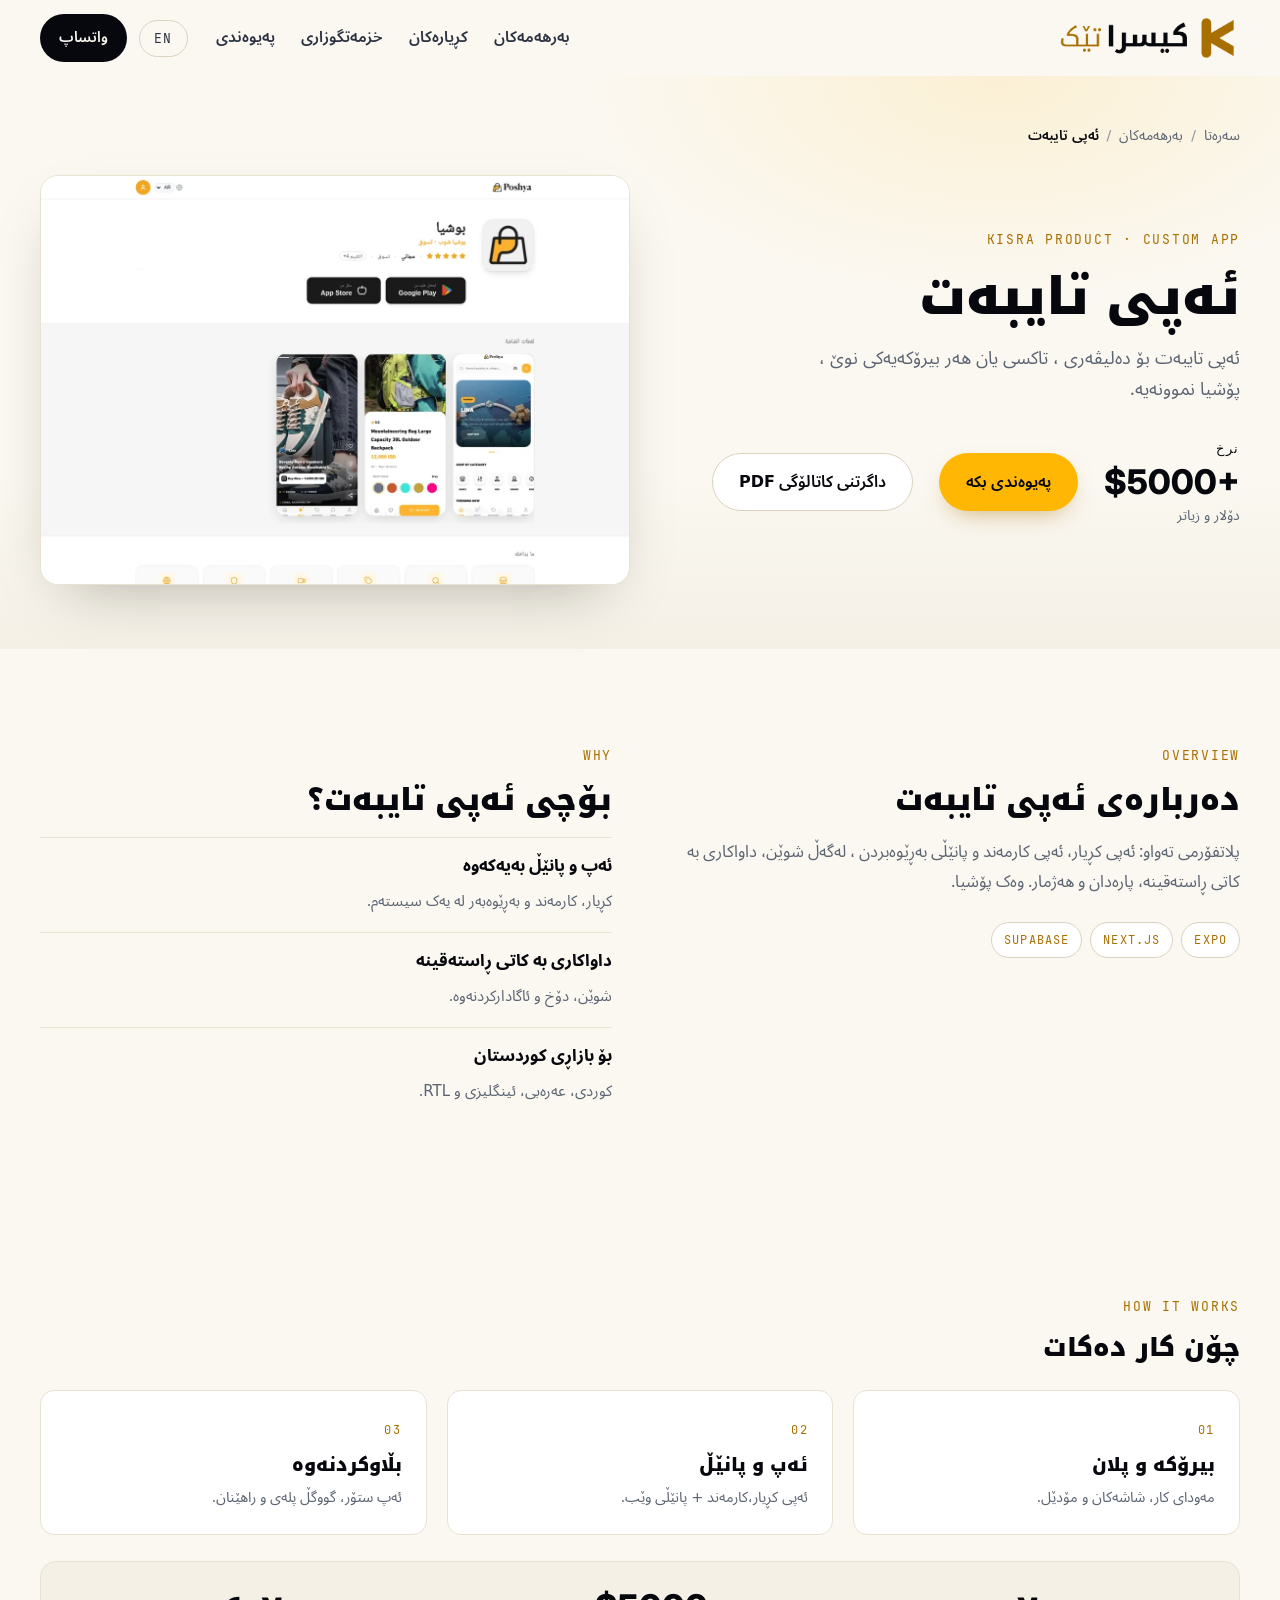
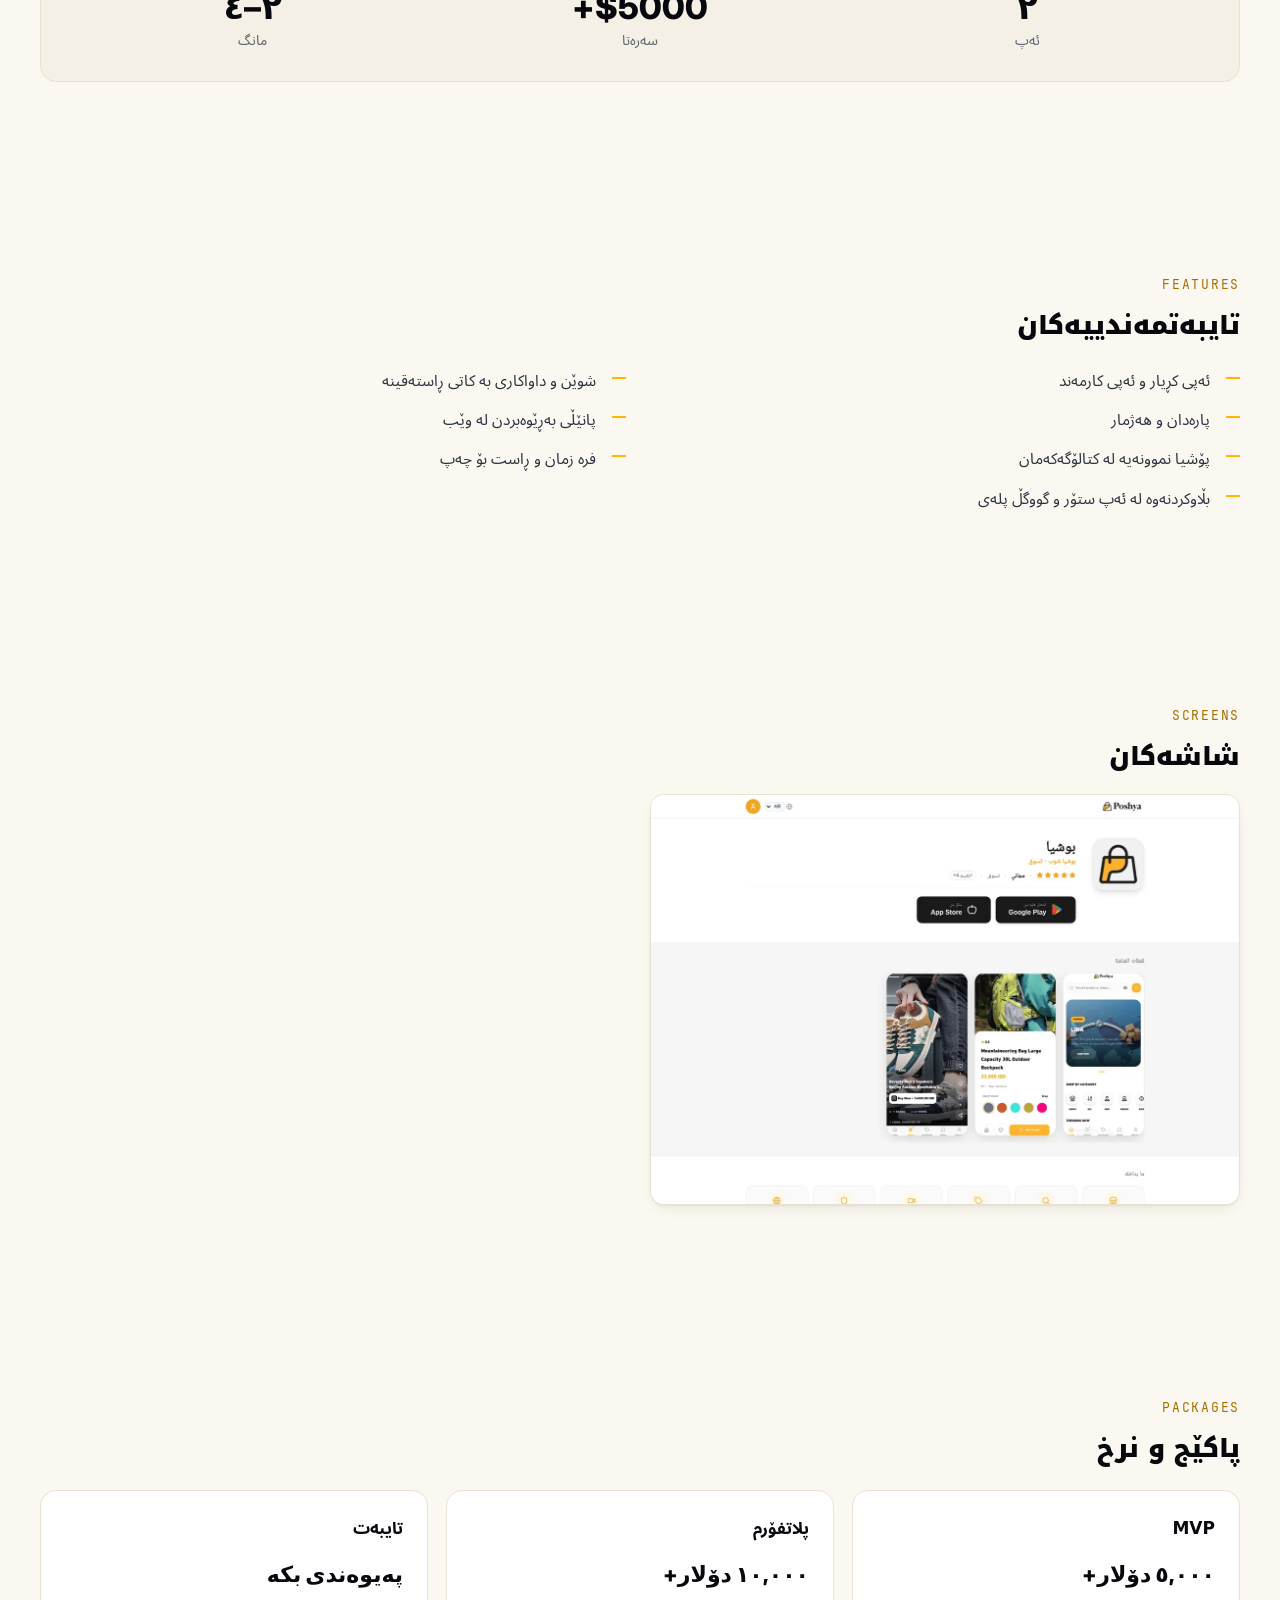
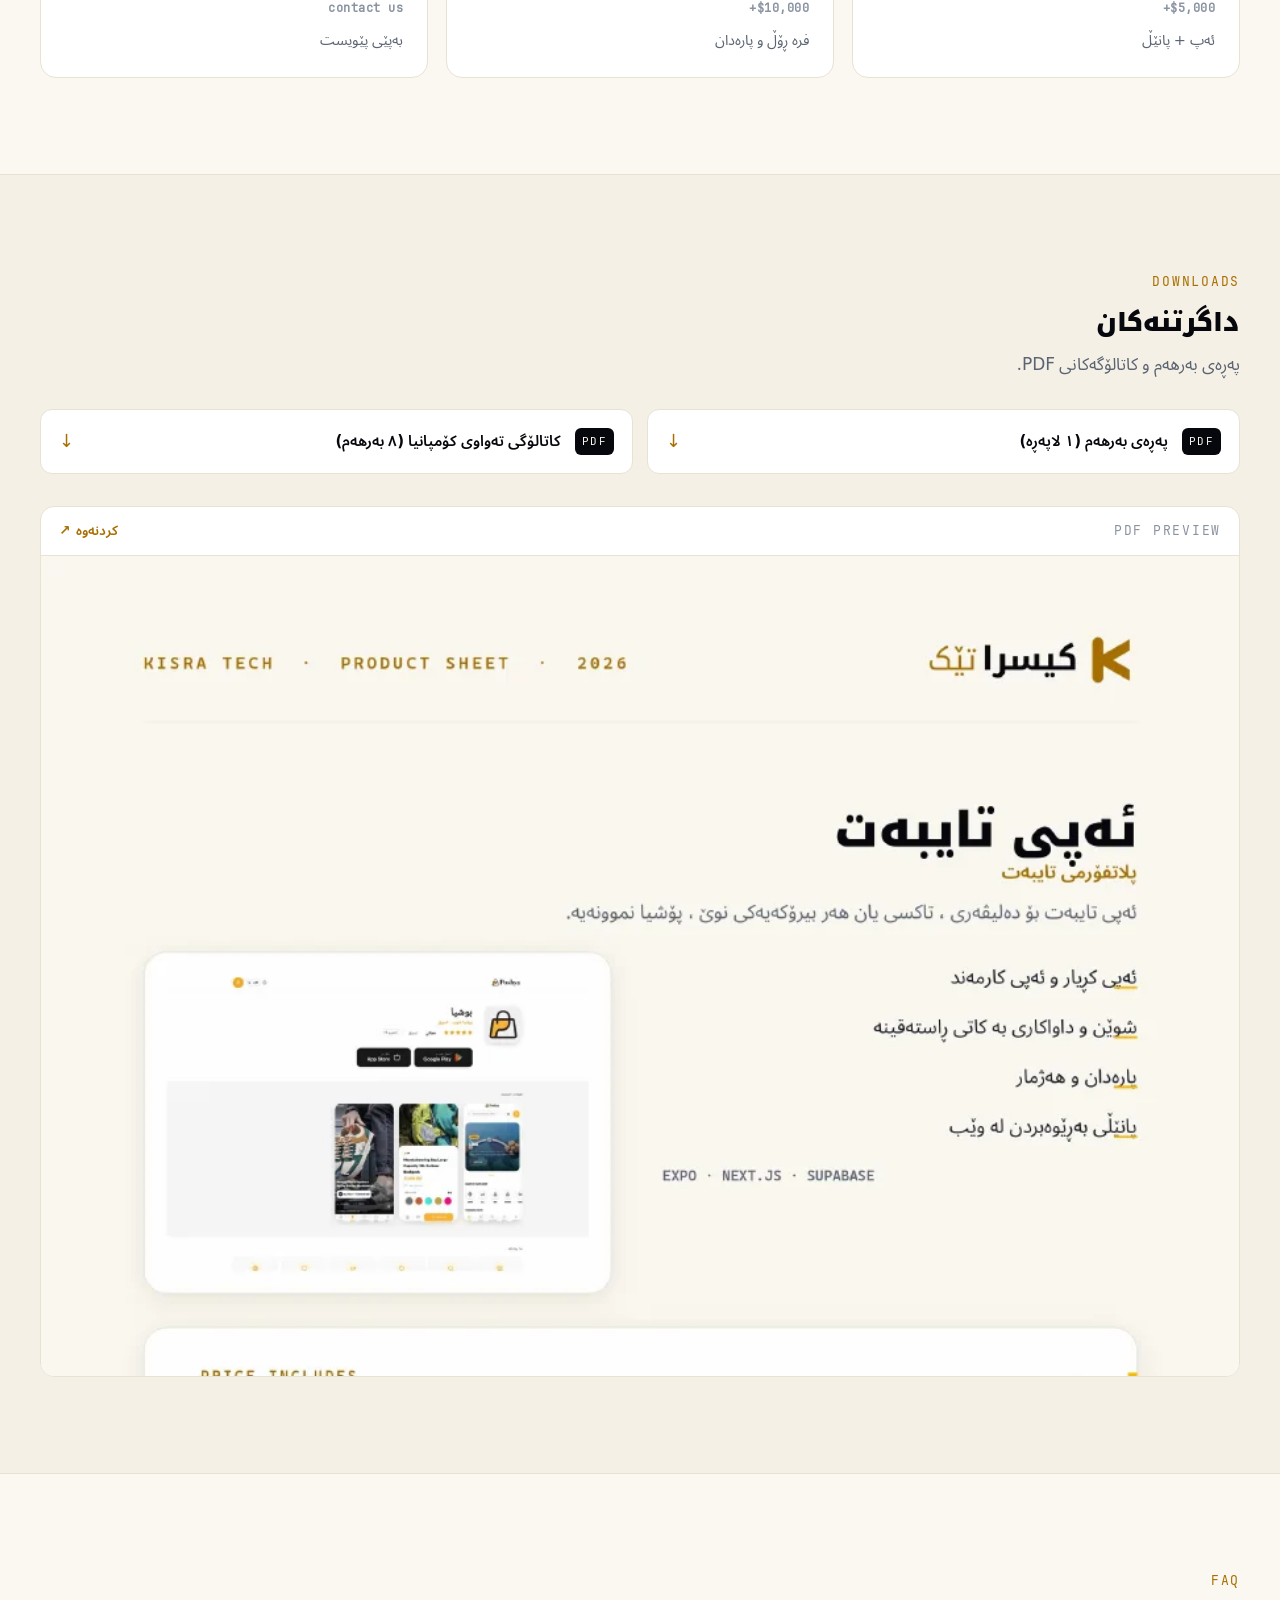
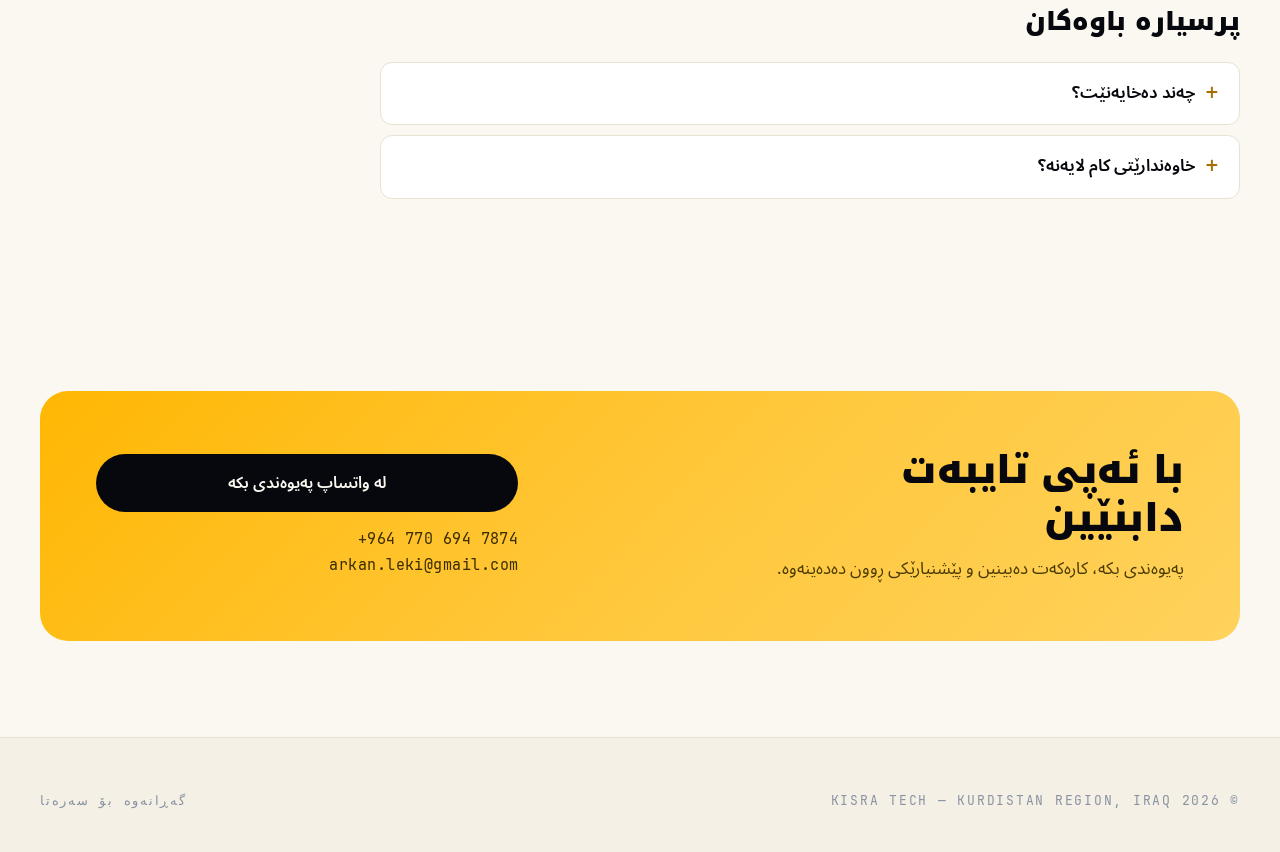
==== commit f1a7ca8e: "Product truth pass: Zuba 5 plans (portal, storefront, multi-shop), Gihan = small business, Jumla = B" ====
--- a/products/app.html
+++ b/products/app.html
@@ -4,13 +4,13 @@
 <meta charset="utf-8">
 <meta name="viewport" content="width=device-width, initial-scale=1">
 <title>ئەپی تایبەت — کیسرا تێک</title>
-<meta name="description" content="ئەپی تایبەت بۆ دەلیڤەری ، تاکسی یان هەر بیرۆکەیەکی نوێ — لە پلانەوە بۆ بڵاوکردنەوە.">
+<meta name="description" content="ئەپی تایبەت بۆ دەلیڤەری ، تاکسی یان هەر بیرۆکەیەکی نوێ ، پۆشیا نموونەیە.">
 <meta name="theme-color" content="#FBF8F1">
 <link rel="icon" href="../assets/logo/favicon.png">
 <link rel="canonical" href="https://arkan-leki.github.io/kisra/products/app.html">
 <meta property="og:type" content="product">
 <meta property="og:title" content="ئەپی تایبەت — Kisra Tech">
-<meta property="og:description" content="ئەپی تایبەت بۆ دەلیڤەری ، تاکسی یان هەر بیرۆکەیەکی نوێ — لە پلانەوە بۆ بڵاوکردنەوە.">
+<meta property="og:description" content="ئەپی تایبەت بۆ دەلیڤەری ، تاکسی یان هەر بیرۆکەیەکی نوێ ، پۆشیا نموونەیە.">
 <meta property="og:image" content="https://arkan-leki.github.io/kisra/assets/og-image.jpg">
 <link rel="stylesheet" href="../css/styles.css">
 </head>
@@ -19,7 +19,7 @@
 <header class="nav" id="nav">
   <div class="wrap nav-in">
     <a class="brand" href="../index.html" aria-label="Kisra Tech">
-      <img class="ku" src="../assets/logo/lockup-ku.png" alt="Kisra Tech — کیسرا تێک">
+      <img class="ku" src="../assets/logo/lockup-ku.png" alt="Kisra Tech ، کیسرا تێک">
       <img class="en" src="../assets/logo/lockup-en.png" alt="Kisra Tech">
     </a>
     <nav class="nav-links" id="navLinks">
@@ -43,7 +43,7 @@
         <div>
           <div class="mono kicker">KISRA PRODUCT · CUSTOM APP</div>
           <h1><span class="ku">ئەپی تایبەت</span><span class="en">Custom app</span></h1>
-          <p class="pp-tag"><span class="ku">ئەپی تایبەت بۆ دەلیڤەری ، تاکسی یان هەر بیرۆکەیەکی نوێ — لە پلانەوە بۆ بڵاوکردنەوە.</span><span class="en">Your own platform for delivery, taxi or a new idea — from plan to launch.</span></p>
+          <p class="pp-tag"><span class="ku">ئەپی تایبەت بۆ دەلیڤەری ، تاکسی یان هەر بیرۆکەیەکی نوێ ، پۆشیا نموونەیە.</span><span class="en">Your own platform for delivery, taxi or a new idea. Poshya is our demo of it.</span></p>
           <div class="pp-meta">
             <div class="pp-price"><span class="mono"><span class="ku">نرخ</span><span class="en">price</span></span><b>$5000+</b><small><span class="ku">دۆلار و زیاتر</span><span class="en">from</span></small></div>
             <a class="btn btn-gold" href="https://wa.me/9647706947874" target="_blank" rel="noopener"><span class="ku">پەیوەندی بکە</span><span class="en">Get in touch</span></a>
@@ -60,7 +60,7 @@
       <div>
         <div class="mono kicker">OVERVIEW</div>
         <h2><span class="ku">دەربارەی ئەپی تایبەت</span><span class="en">About Custom app</span></h2>
-        <p class="pp-overview"><span class="ku">پلاتفۆرمی تەواو: ئەپی کڕیار، ئەپی کارمەند و پانێڵی بەڕێوەبردن — لەگەڵ شوێن، داواکاری بە کاتی ڕاستەقینە، پارەدان و هەژمار. وەک پۆشیا.</span><span class="en">A complete platform: customer app, staff app and admin panel — with location, real-time orders, payments and accounts. Like Poshya.</span></p>
+        <p class="pp-overview"><span class="ku">پلاتفۆرمی تەواو: ئەپی کڕیار، ئەپی کارمەند و پانێڵی بەڕێوەبردن ، لەگەڵ شوێن، داواکاری بە کاتی ڕاستەقینە، پارەدان و هەژمار. وەک پۆشیا.</span><span class="en">A complete platform: customer app, staff app and admin panel — with location, real-time orders, payments and accounts. Like Poshya.</span></p>
         <div class="pp-tech"><span class="chip">EXPO</span>
 <span class="chip">NEXT.JS</span>
 <span class="chip">SUPABASE</span></div>
@@ -80,7 +80,7 @@
       <div class="mono kicker">HOW IT WORKS</div>
       <h2><span class="ku">چۆن کار دەکات</span><span class="en">How it works</span></h2>
       <div class="how-grid"><div class="how-step"><span class="how-num">01</span><h3><span class="ku">بیرۆکە و پلان</span><span class="en">Idea and plan</span></h3><p><span class="ku">مەودای کار، شاشەکان و مۆدێل.</span><span class="en">Scope, screens and data model.</span></p></div>
-<div class="how-step"><span class="how-num">02</span><h3><span class="ku">ئەپ و پانێڵ</span><span class="en">App and panel</span></h3><p><span class="ku">ئەپی کڕیار/کارمەند + پانێڵی وێب.</span><span class="en">Customer/staff apps + web panel.</span></p></div>
+<div class="how-step"><span class="how-num">02</span><h3><span class="ku">ئەپ و پانێڵ</span><span class="en">App and panel</span></h3><p><span class="ku">ئەپی کڕیار،کارمەند + پانێڵی وێب.</span><span class="en">Customer/staff apps + web panel.</span></p></div>
 <div class="how-step"><span class="how-num">03</span><h3><span class="ku">بڵاوکردنەوە</span><span class="en">Launch</span></h3><p><span class="ku">ئەپ ستۆر، گووگڵ پلەی و راهێنان.</span><span class="en">App Store, Google Play and training.</span></p></div></div>
       <div class="stat-band"><div class="stat-band-item"><b>٢</b><span><span class="ku">ئەپ</span><span class="en">apps</span></span></div>
 <div class="stat-band-item"><b>$5000+</b><span><span class="ku">سەرەتا</span><span class="en">from</span></span></div>
@@ -96,6 +96,7 @@
 <li><span class="ku">شوێن و داواکاری بە کاتی ڕاستەقینە</span><span class="en">Location and real-time orders</span></li>
 <li><span class="ku">پارەدان و هەژمار</span><span class="en">Payments and accounts</span></li>
 <li><span class="ku">پانێڵی بەڕێوەبردن لە وێب</span><span class="en">Web admin panel</span></li>
+<li><span class="ku">پۆشیا نموونەیە لە کتالۆگەکەمان</span><span class="en">Poshya is the demo in our catalogue</span></li>
 <li><span class="ku">فرە زمان و ڕاست بۆ چەپ</span><span class="en">Multilingual and RTL</span></li>
 <li><span class="ku">بڵاوکردنەوە لە ئەپ ستۆر و گووگڵ پلەی</span><span class="en">App Store and Google Play publishing</span></li></ul>
     </div>
--- a/css/styles.css
+++ b/css/styles.css
@@ -337,7 +337,7 @@
 .feature-grid{list-style:none;margin:0;padding:0;display:grid;grid-template-columns:repeat(2,1fr);gap:12px 28px}
 .feature-grid li{position:relative;padding-inline-start:30px;color:var(--ink-600);font-size:15.5px}
 .feature-grid li::before{content:'';position:absolute;inset-inline-start:0;top:.58em;width:14px;height:2px;background:var(--gold)}
-.pkg-grid{display:grid;grid-template-columns:repeat(3,1fr);gap:18px}
+.pkg-grid{display:grid;grid-template-columns:repeat(auto-fit,minmax(230px,1fr));gap:18px}
 .pkg{background:#fff;border:1px solid var(--paper-200);border-radius:16px;padding:24px;position:relative}
 .pkg:hover{border-color:var(--gold);box-shadow:var(--shadow-sm)}
 .pkg b{font-size:17px}
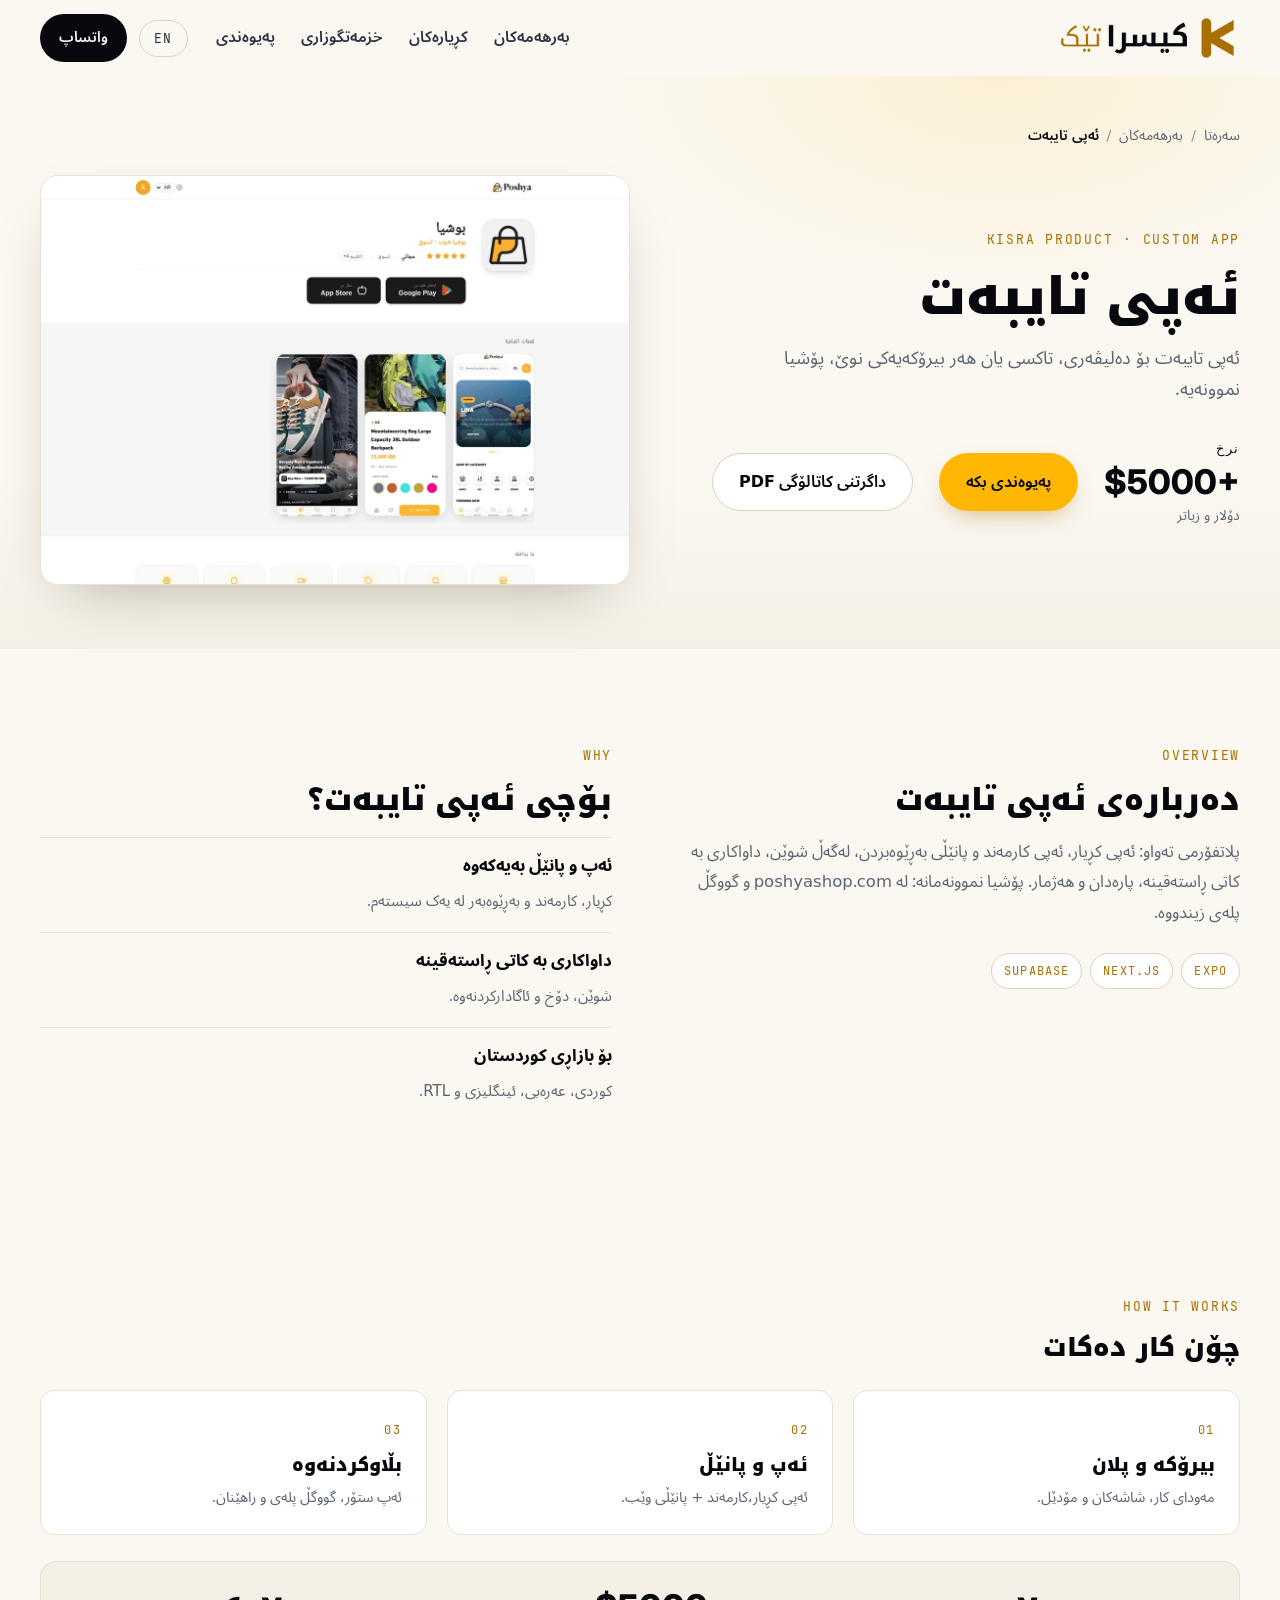
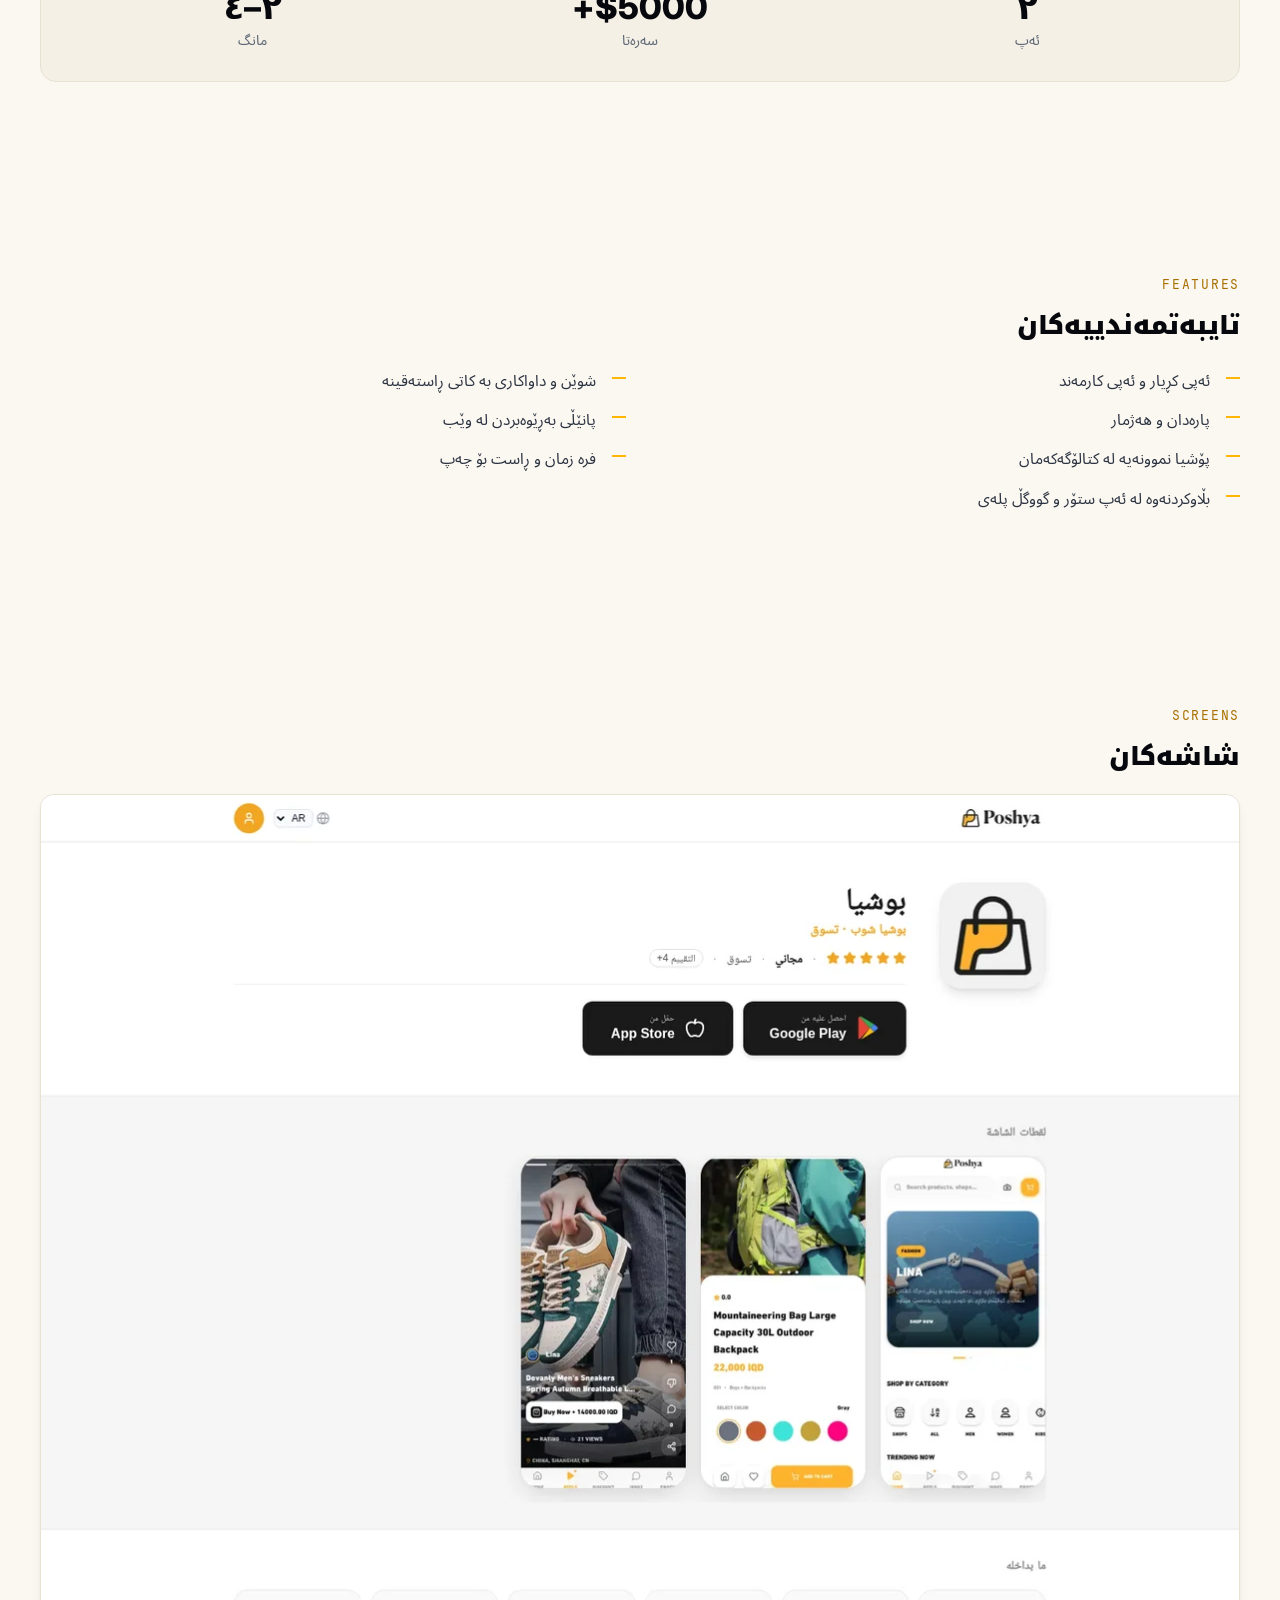
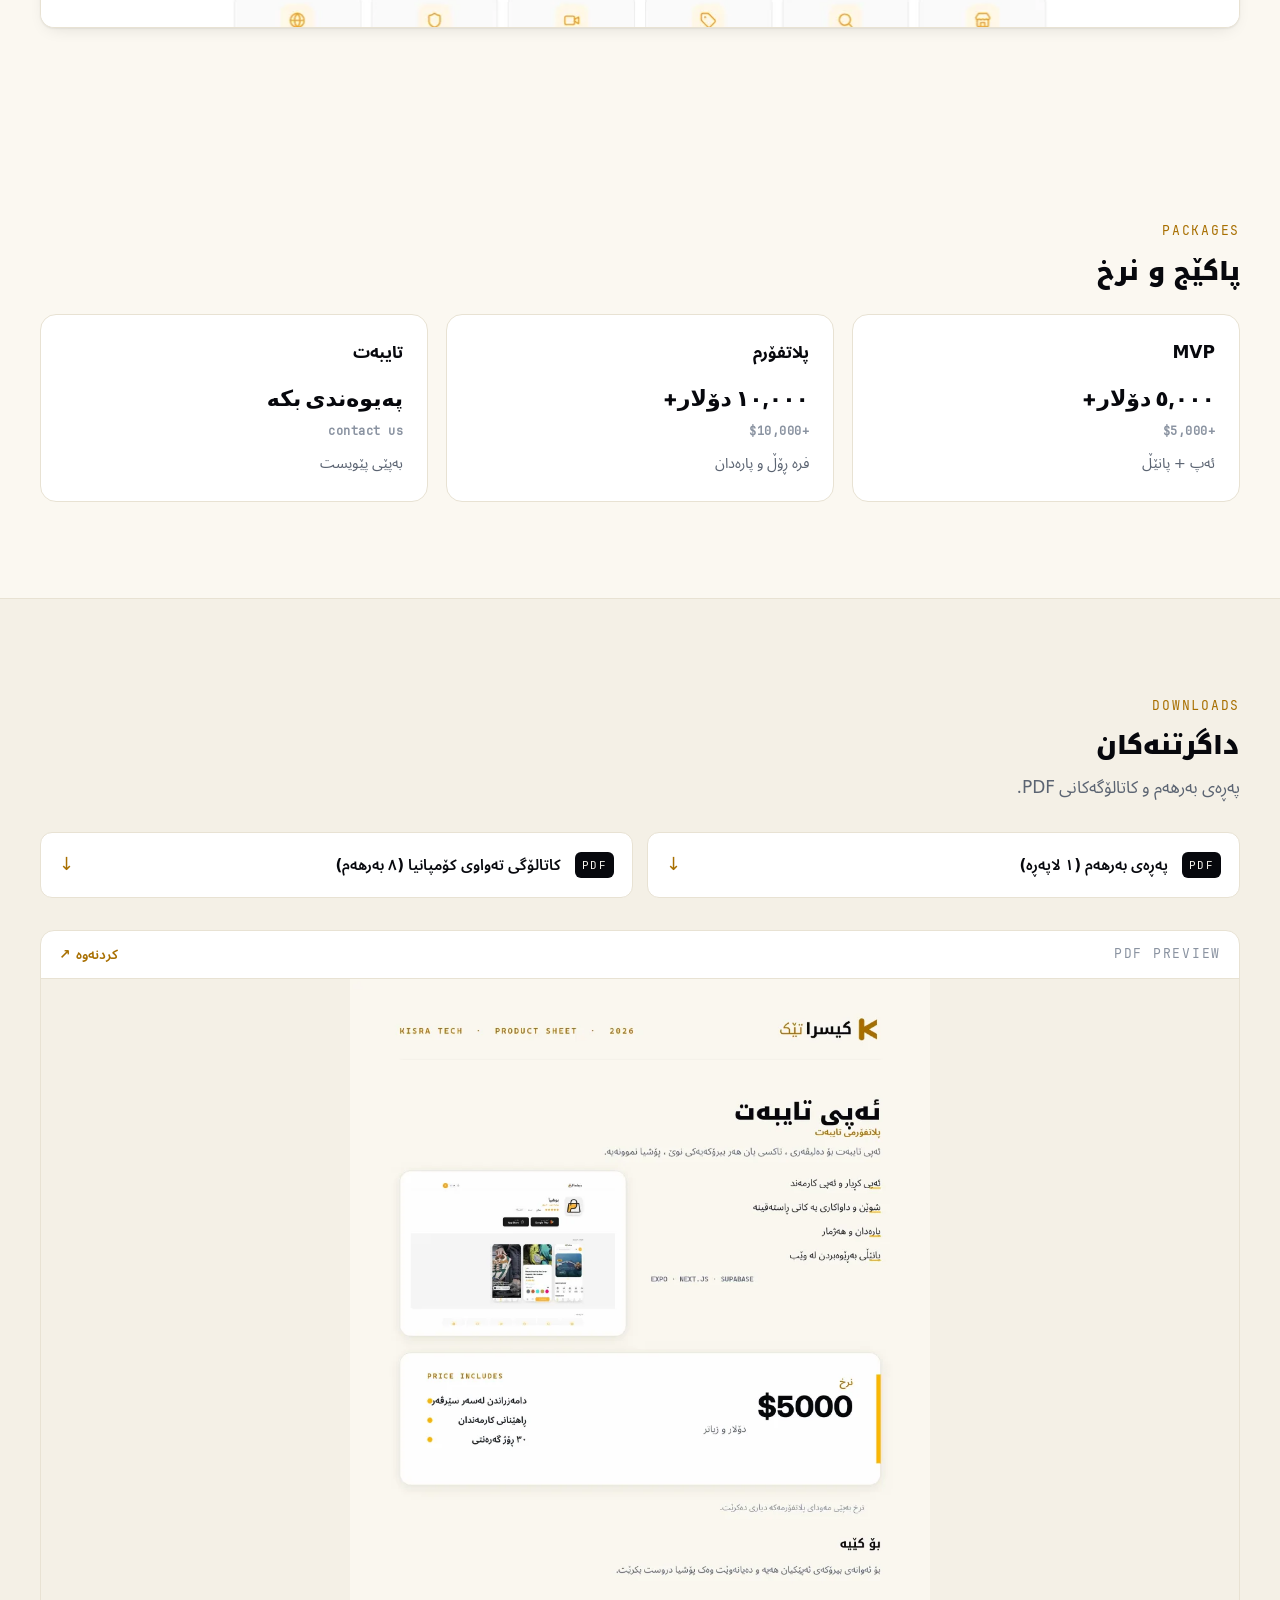
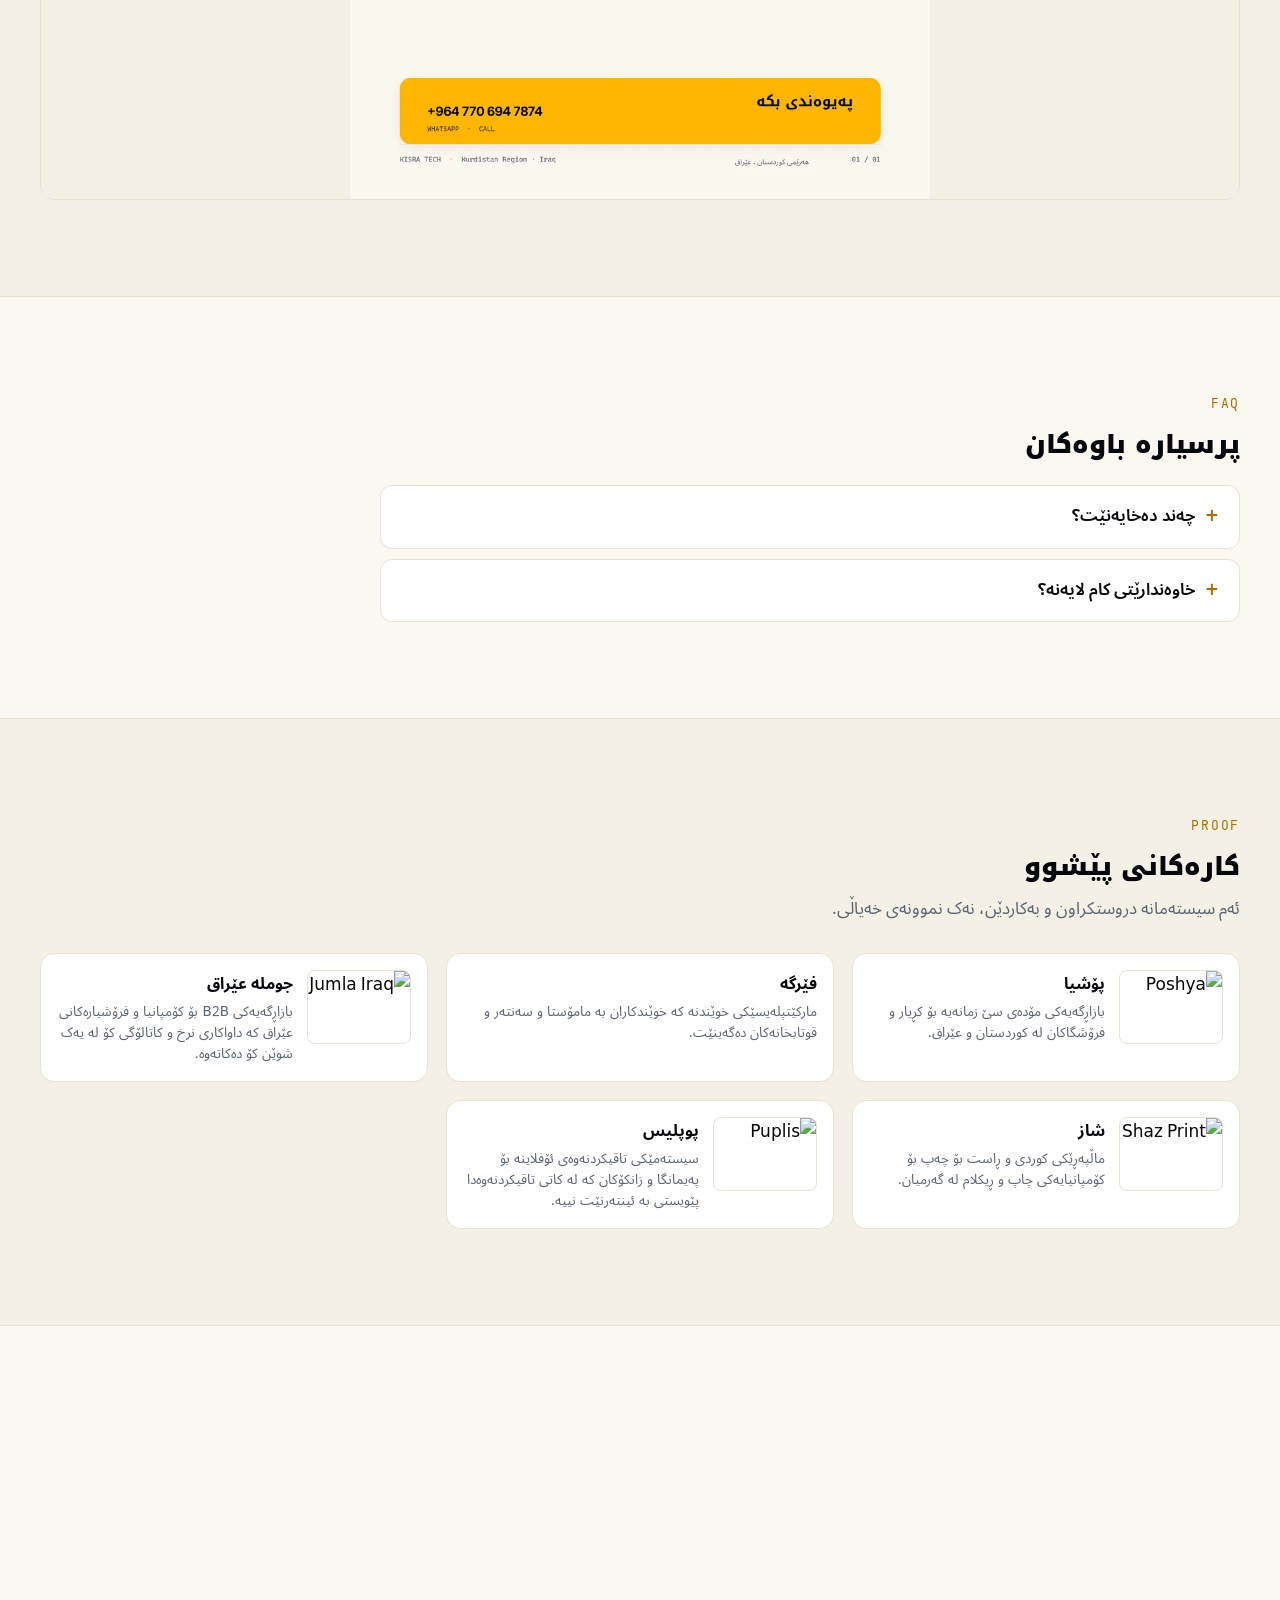
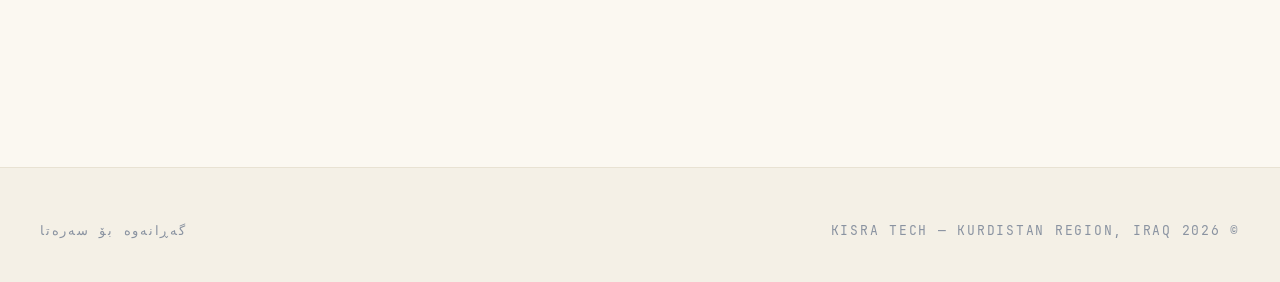
==== commit 108aab74: "Catalogue truth + proof pass: real facts (Kapitan offline/no cloud, exam 61/2134 + USD ladder, Gihan" ====
--- a/products/app.html
+++ b/products/app.html
@@ -4,13 +4,13 @@
 <meta charset="utf-8">
 <meta name="viewport" content="width=device-width, initial-scale=1">
 <title>ئەپی تایبەت — کیسرا تێک</title>
-<meta name="description" content="ئەپی تایبەت بۆ دەلیڤەری ، تاکسی یان هەر بیرۆکەیەکی نوێ ، پۆشیا نموونەیە.">
+<meta name="description" content="ئەپی تایبەت بۆ دەلیڤەری، تاکسی یان هەر بیرۆکەیەکی نوێ، پۆشیا نموونەیە.">
 <meta name="theme-color" content="#FBF8F1">
 <link rel="icon" href="../assets/logo/favicon.png">
 <link rel="canonical" href="https://arkan-leki.github.io/kisra/products/app.html">
 <meta property="og:type" content="product">
 <meta property="og:title" content="ئەپی تایبەت — Kisra Tech">
-<meta property="og:description" content="ئەپی تایبەت بۆ دەلیڤەری ، تاکسی یان هەر بیرۆکەیەکی نوێ ، پۆشیا نموونەیە.">
+<meta property="og:description" content="ئەپی تایبەت بۆ دەلیڤەری، تاکسی یان هەر بیرۆکەیەکی نوێ، پۆشیا نموونەیە.">
 <meta property="og:image" content="https://arkan-leki.github.io/kisra/assets/og-image.jpg">
 <link rel="stylesheet" href="../css/styles.css">
 </head>
@@ -19,7 +19,7 @@
 <header class="nav" id="nav">
   <div class="wrap nav-in">
     <a class="brand" href="../index.html" aria-label="Kisra Tech">
-      <img class="ku" src="../assets/logo/lockup-ku.png" alt="Kisra Tech ، کیسرا تێک">
+      <img class="ku" src="../assets/logo/lockup-ku.png" alt="Kisra Tech، کیسرا تێک">
       <img class="en" src="../assets/logo/lockup-en.png" alt="Kisra Tech">
     </a>
     <nav class="nav-links" id="navLinks">
@@ -43,7 +43,7 @@
         <div>
           <div class="mono kicker">KISRA PRODUCT · CUSTOM APP</div>
           <h1><span class="ku">ئەپی تایبەت</span><span class="en">Custom app</span></h1>
-          <p class="pp-tag"><span class="ku">ئەپی تایبەت بۆ دەلیڤەری ، تاکسی یان هەر بیرۆکەیەکی نوێ ، پۆشیا نموونەیە.</span><span class="en">Your own platform for delivery, taxi or a new idea. Poshya is our demo of it.</span></p>
+          <p class="pp-tag"><span class="ku">ئەپی تایبەت بۆ دەلیڤەری، تاکسی یان هەر بیرۆکەیەکی نوێ، پۆشیا نموونەیە.</span><span class="en">Your own platform for delivery, taxi or a new idea. Poshya is our demo of it.</span></p>
           <div class="pp-meta">
             <div class="pp-price"><span class="mono"><span class="ku">نرخ</span><span class="en">price</span></span><b>$5000+</b><small><span class="ku">دۆلار و زیاتر</span><span class="en">from</span></small></div>
             <a class="btn btn-gold" href="https://wa.me/9647706947874" target="_blank" rel="noopener"><span class="ku">پەیوەندی بکە</span><span class="en">Get in touch</span></a>
@@ -60,7 +60,7 @@
       <div>
         <div class="mono kicker">OVERVIEW</div>
         <h2><span class="ku">دەربارەی ئەپی تایبەت</span><span class="en">About Custom app</span></h2>
-        <p class="pp-overview"><span class="ku">پلاتفۆرمی تەواو: ئەپی کڕیار، ئەپی کارمەند و پانێڵی بەڕێوەبردن ، لەگەڵ شوێن، داواکاری بە کاتی ڕاستەقینە، پارەدان و هەژمار. وەک پۆشیا.</span><span class="en">A complete platform: customer app, staff app and admin panel — with location, real-time orders, payments and accounts. Like Poshya.</span></p>
+        <p class="pp-overview"><span class="ku">پلاتفۆرمی تەواو: ئەپی کڕیار، ئەپی کارمەند و پانێڵی بەڕێوەبردن، لەگەڵ شوێن، داواکاری بە کاتی ڕاستەقینە، پارەدان و هەژمار. پۆشیا نموونەمانە: لە poshyashop.com و گووگڵ پلەی زیندووە.</span><span class="en">A complete platform: customer app, staff app and admin panel — with location, real-time orders, payments and accounts. Like Poshya.</span></p>
         <div class="pp-tech"><span class="chip">EXPO</span>
 <span class="chip">NEXT.JS</span>
 <span class="chip">SUPABASE</span></div>
@@ -106,7 +106,7 @@
     <div class="wrap">
       <div class="mono kicker">SCREENS</div>
       <h2><span class="ku">شاشەکان</span><span class="en">Screens</span></h2>
-      <div class="shots-grid"><figure><img src="../assets/shots/app-poshya.webp" alt="Custom app screenshot" loading="lazy"></figure></div>
+      <div class="shots-grid single"><figure><img src="../assets/shots/app-poshya.webp" alt="Custom app screenshot" loading="lazy"></figure></div>
     </div>
   </section>
 
@@ -148,6 +148,19 @@
     </div>
   </section>
 
+    <section class="section pp-works">
+    <div class="wrap">
+      <div class="mono kicker">PROOF</div>
+      <h2><span class="ku">کارەکانی پێشوو</span><span class="en">Previous work</span></h2>
+      <p class="pp-note"><span class="ku">ئەم سیستەمانە دروستکراون و بەکاردێن، نەک نموونەی خەیاڵی.</span><span class="en">These are real systems we built and shipped, not mockups.</span></p>
+      <div class="pp-works-grid"><div class="pp-work"><img src="assets/shots/app-poshya.webp" alt="Poshya" loading="lazy"><div><b><span class="ku">پۆشیا</span><span class="en">Poshya</span></b><p><span class="ku">بازاڕگەیەکی مۆدەی سێ زمانەیە بۆ کڕیار و فرۆشگاکان لە کوردستان و عێراق.</span><span class="en">A trilingual fashion marketplace for shoppers and stores across Kurdistan and Iraq.</span></p></div></div>
+<div class="pp-work"><div><b><span class="ku">فێرگە</span><span class="en">Ferga</span></b><p><span class="ku">مارکێتپلەیسێکی خوێندنە کە خوێندکاران بە مامۆستا و سەنتەر و قوتابخانەکان دەگەینێت.</span><span class="en">An ed-tech marketplace connecting students with tutors, centres and schools.</span></p></div></div>
+<div class="pp-work"><img src="assets/shots/ecommerce-jumla.webp" alt="Jumla Iraq" loading="lazy"><div><b><span class="ku">جوملە عێراق</span><span class="en">Jumla Iraq</span></b><p><span class="ku">بازاڕگەیەکی B2B بۆ کۆمپانیا و فرۆشیارەکانی عێراق کە داواکاری نرخ و کاتالۆگی کۆ لە یەک شوێن کۆ دەکاتەوە.</span><span class="en">A B2B wholesale marketplace connecting Iraqi businesses with verified suppliers.</span></p></div></div>
+<div class="pp-work"><img src="assets/shots/website-shaz.webp" alt="Shaz Print" loading="lazy"><div><b><span class="ku">شاز</span><span class="en">Shaz Print</span></b><p><span class="ku">ماڵپەڕێکی کوردی و ڕاست بۆ چەپ بۆ کۆمپانیایەکی چاپ و ڕیکلام لە گەرمیان.</span><span class="en">A Kurdish RTL marketing site for a print and advertising company in Garmian.</span></p></div></div>
+<div class="pp-work"><img src="assets/shots/exam-puplis.webp" alt="Puplis" loading="lazy"><div><b><span class="ku">پوپلیس</span><span class="en">Puplis</span></b><p><span class="ku">سیستەمێکی تاقیکردنەوەی ئۆفلاینە بۆ پەیمانگا و زانکۆکان کە لە کاتی تاقیکردنەوەدا پێویستی بە ئینتەرنێت نییە.</span><span class="en">An offline exam platform for institutes and universities that needs no internet during the test.</span></p></div></div></div>
+    </div>
+  </section>
+
   <section class="cta">
     <div class="wrap">
       <div class="cta-card reveal">
--- a/css/styles.css
+++ b/css/styles.css
@@ -166,12 +166,12 @@
 .clients h2{font-size:clamp(26px,2.6vw,36px);max-width:20ch;margin-inline:auto;text-align:center}
 .clients-lead{text-align:center;color:var(--slate);margin-top:14px}
 .clients-grid{
-  margin-top:46px;display:grid;grid-template-columns:repeat(6,1fr);gap:14px;
+  margin-top:46px;display:grid;grid-template-columns:repeat(8,1fr);gap:12px;
 }
 .client{
   background:#fff;border:1px solid var(--paper-200);border-radius:12px;height:92px;
   display:flex;align-items:center;justify-content:center;padding:16px;
-  filter:grayscale(1);opacity:.72;transition:.2s ease;
+  filter:grayscale(1);opacity:.9;transition:.2s ease;
 }
 .client:hover{filter:none;opacity:1;transform:translateY(-3px);border-color:var(--gold);box-shadow:var(--shadow-sm)}
 .client img{max-height:100%;max-width:100%;object-fit:contain}
@@ -256,7 +256,7 @@
   .hero{padding:40px 0 64px}
   .hero-stats{display:grid;grid-template-columns:repeat(3,1fr);gap:14px;margin-top:28px}
   .stat b{font-size:26px}
-  .stat span{font-size:12.5px;line-height:1.4}
+  .stat span{font-size:11.5px;line-height:1.35}
   .eyebrow{font-size:10.5px;letter-spacing:.08em}
   .collage{height:330px}
   .badge-float{display:none}
@@ -305,7 +305,7 @@
 .pdf-preview{margin-top:32px;background:#fff;border:1px solid var(--paper-200);border-radius:14px;overflow:hidden}
 .pdf-preview-head{display:flex;justify-content:space-between;align-items:center;padding:12px 18px;border-bottom:1px solid var(--paper-200);color:var(--muted)}
 .pdf-thumb{display:block;background:var(--paper-100)}
-.pdf-thumb img{width:100%;max-height:820px;object-fit:cover;object-position:top center;display:block}
+.pdf-thumb img{width:100%;max-height:820px;object-fit:contain;object-position:top center;display:block;background:var(--paper-100)}
 .pdf-thumb:hover img{opacity:.94}
 .faq-list{margin-top:24px;display:flex;flex-direction:column;gap:10px;max-width:860px}
 .faq-item{background:#fff;border:1px solid var(--paper-200);border-radius:12px;padding:16px 20px}
@@ -337,12 +337,12 @@
 .feature-grid{list-style:none;margin:0;padding:0;display:grid;grid-template-columns:repeat(2,1fr);gap:12px 28px}
 .feature-grid li{position:relative;padding-inline-start:30px;color:var(--ink-600);font-size:15.5px}
 .feature-grid li::before{content:'';position:absolute;inset-inline-start:0;top:.58em;width:14px;height:2px;background:var(--gold)}
-.pkg-grid{display:grid;grid-template-columns:repeat(auto-fit,minmax(230px,1fr));gap:18px}
+.pkg-grid{display:grid;grid-template-columns:repeat(auto-fit,minmax(196px,1fr));gap:18px}
 .pkg{background:#fff;border:1px solid var(--paper-200);border-radius:16px;padding:24px;position:relative}
 .pkg:hover{border-color:var(--gold);box-shadow:var(--shadow-sm)}
 .pkg b{font-size:17px}
 .pkg-price{margin-top:10px;font-family:var(--font-latin);font-weight:800;font-size:22px;color:var(--ink)}
-.pkg-price-en{display:block;font-family:var(--font-mono);font-size:11.5px;letter-spacing:.04em;color:var(--muted);margin-top:4px}
+.pkg-price-en{display:block;font-family:var(--font-mono);font-size:11.5px;letter-spacing:.04em;color:var(--muted);margin-top:4px;direction:ltr;unicode-bidi:isolate;text-align:right}
 html[lang="en"] .pkg-price{font-family:var(--font-latin)}
 .pkg p{color:var(--slate);font-size:14.5px;margin-top:10px}
 @media (max-width:1080px){
@@ -350,3 +350,36 @@
   .feature-grid{grid-template-columns:1fr}
   .stat-band{grid-template-columns:1fr;gap:12px;text-align:start}
 }
+
+/* ---------- previous work / portfolio ---------- */
+.works-grid{display:grid;grid-template-columns:repeat(3,1fr);gap:20px;margin-top:34px}
+.work-card{background:#fff;border:1px solid var(--paper-200);border-radius:16px;overflow:hidden;display:flex;flex-direction:column;transition:transform .2s ease,box-shadow .2s ease,border-color .2s ease}
+.work-card:hover{transform:translateY(-5px);box-shadow:var(--shadow-lg);border-color:var(--paper-300)}
+.work-shot{aspect-ratio:16/10;background:var(--paper-100);overflow:hidden}
+.work-shot img{width:100%;height:100%;object-fit:cover;object-position:top center}
+.work-body{padding:18px 18px 20px;display:flex;flex-direction:column;gap:8px;flex:1}
+.work-type{font-family:var(--font-mono);font-size:10.5px;letter-spacing:.12em;text-transform:uppercase;color:var(--gold-700)}
+.work-body h3{font-size:20px}
+.work-body p{color:var(--slate);font-size:14.5px;line-height:1.65}
+.work-what{color:var(--ink-600);font-size:13.5px;line-height:1.6}
+.work-foot{display:flex;align-items:center;justify-content:space-between;gap:10px;margin-top:auto;padding-top:12px;border-top:1px dashed var(--paper-200)}
+.work-stack{display:flex;flex-wrap:wrap;gap:6px}
+.work-stack span{font-family:var(--font-mono);font-size:10px;letter-spacing:.06em;color:var(--slate);border:1px solid var(--paper-200);border-radius:999px;padding:4px 8px}
+.work-link{font-size:13.5px;font-weight:600;color:var(--gold-700);white-space:nowrap}
+.work-link:hover{color:var(--ink)}
+@media (max-width:1080px){.works-grid{grid-template-columns:repeat(2,1fr)}}
+@media (max-width:760px){.works-grid{grid-template-columns:1fr}}
+
+/* product page section that lists previous work */
+.pp-works{background:var(--paper-100);border-block:1px solid var(--paper-200)}
+.pp-works-grid{display:grid;grid-template-columns:repeat(3,1fr);gap:18px;margin-top:28px}
+.pp-work{background:#fff;border:1px solid var(--paper-200);border-radius:14px;padding:16px;display:flex;gap:14px;align-items:flex-start}
+.pp-work img{width:104px;height:74px;object-fit:cover;object-position:top center;border-radius:8px;border:1px solid var(--paper-200);flex:none}
+.pp-work b{display:block;font-size:16px;margin-bottom:4px}
+.pp-work p{color:var(--slate);font-size:13.5px;line-height:1.55}
+@media (max-width:1080px){.pp-works-grid{grid-template-columns:1fr 1fr}}
+@media (max-width:760px){.pp-works-grid{grid-template-columns:1fr}}
+
+.shots-grid.single{grid-template-columns:1fr}
+.shots-grid.triple{grid-template-columns:repeat(auto-fit,minmax(300px,1fr))}
+@media (max-width:760px){.clients-grid{grid-template-columns:repeat(4,1fr)}.client{height:70px;padding:10px}}
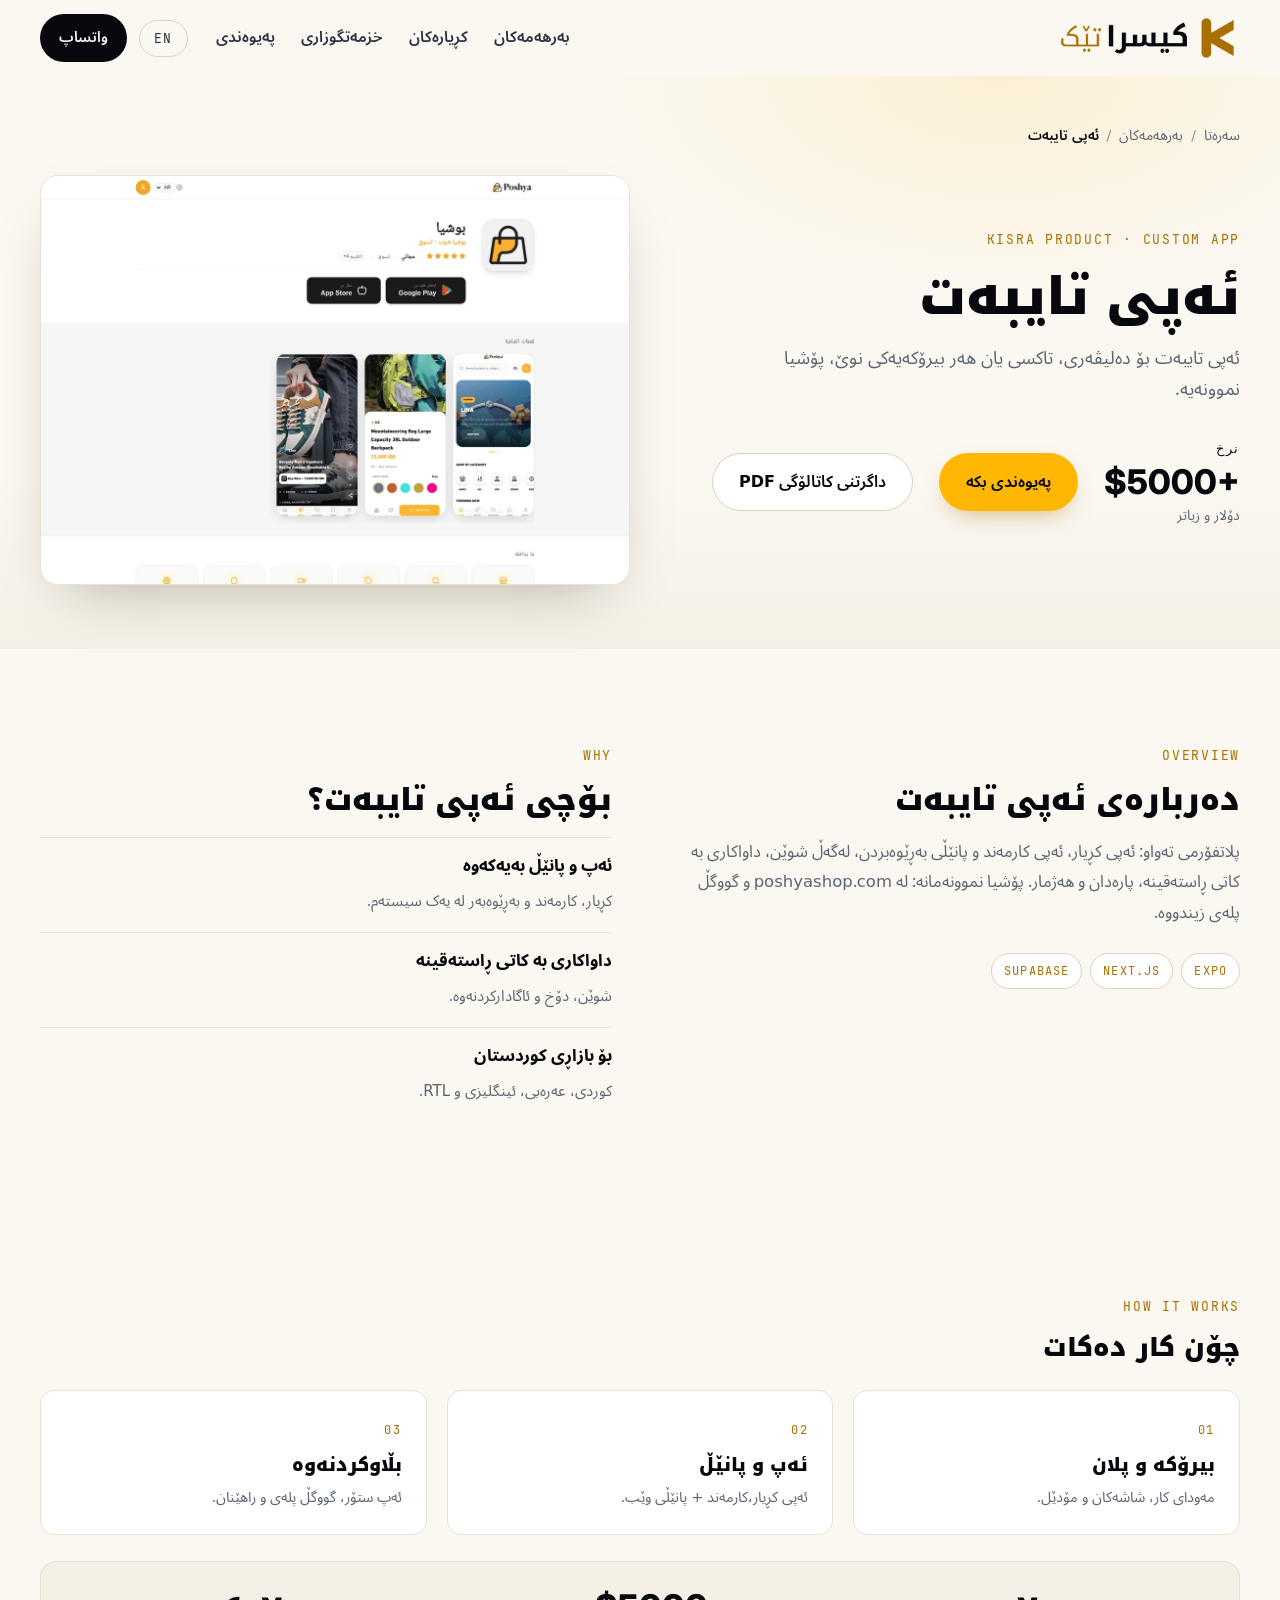
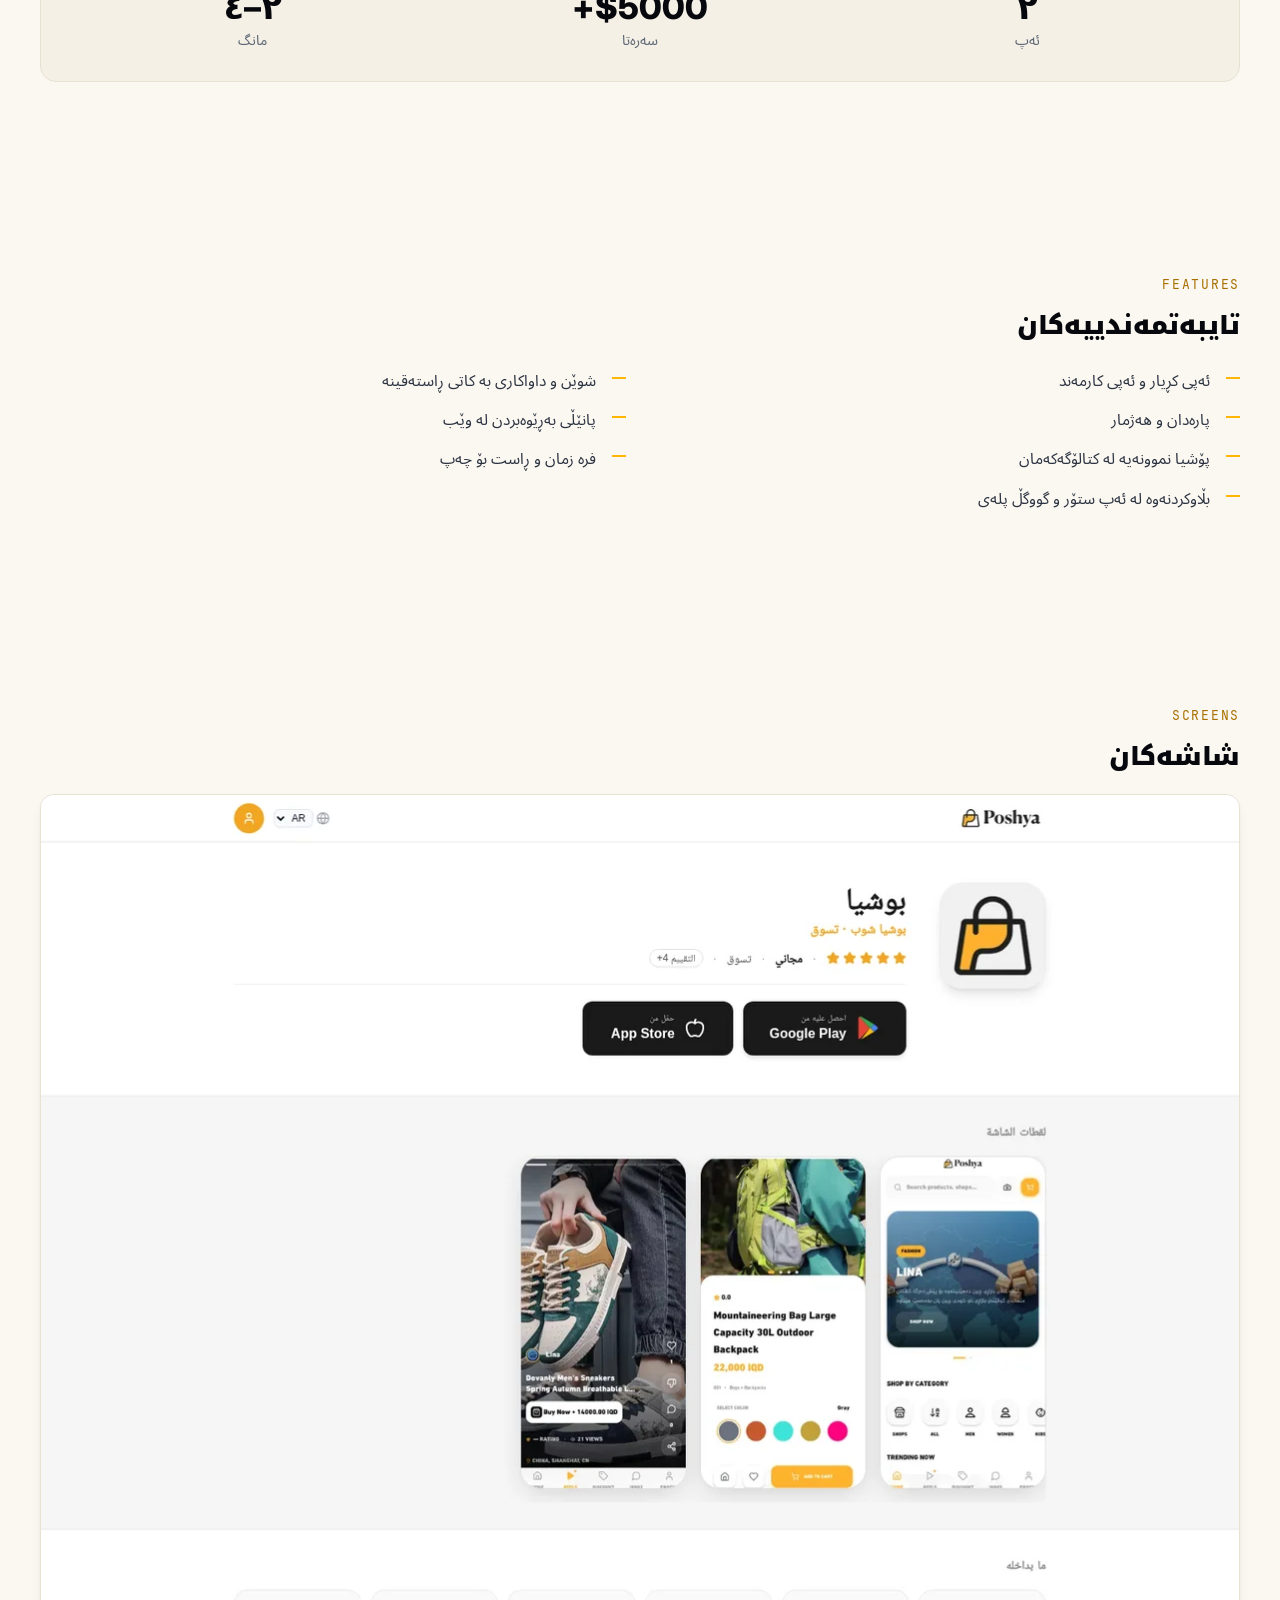
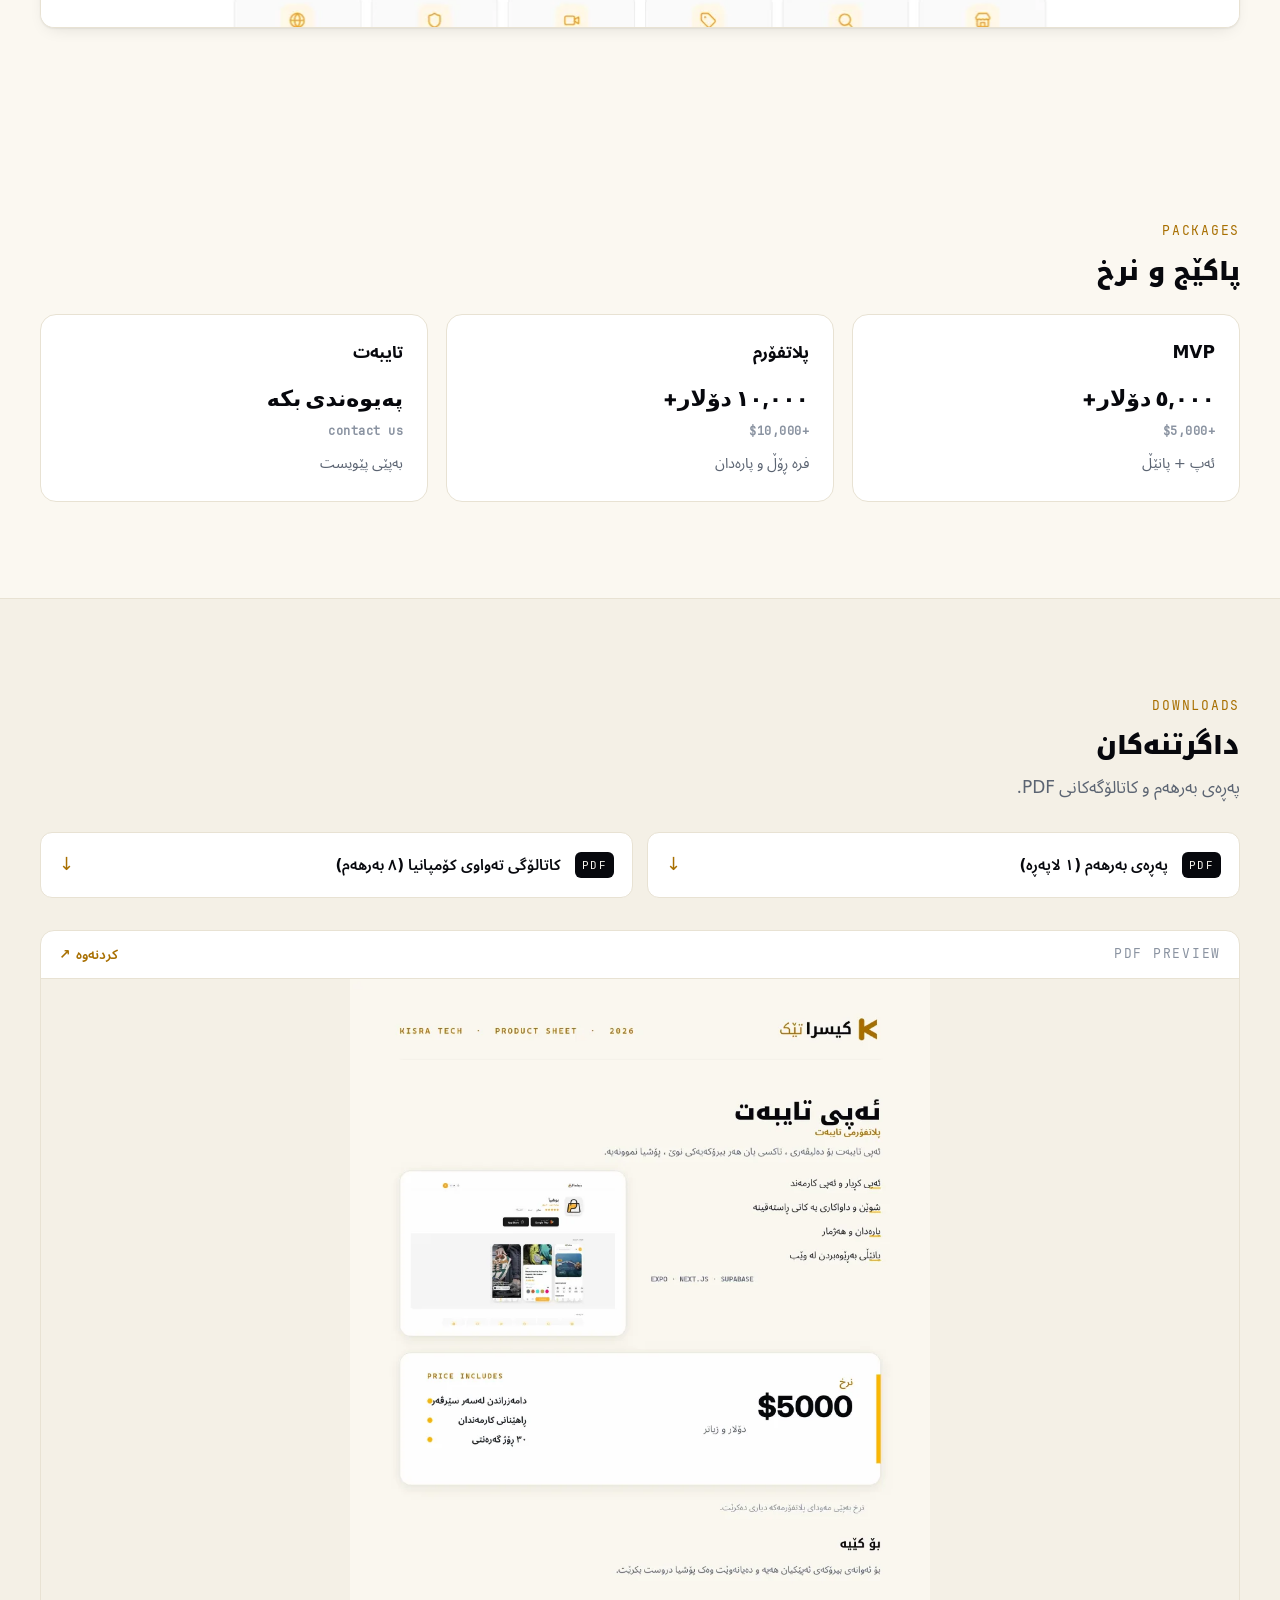
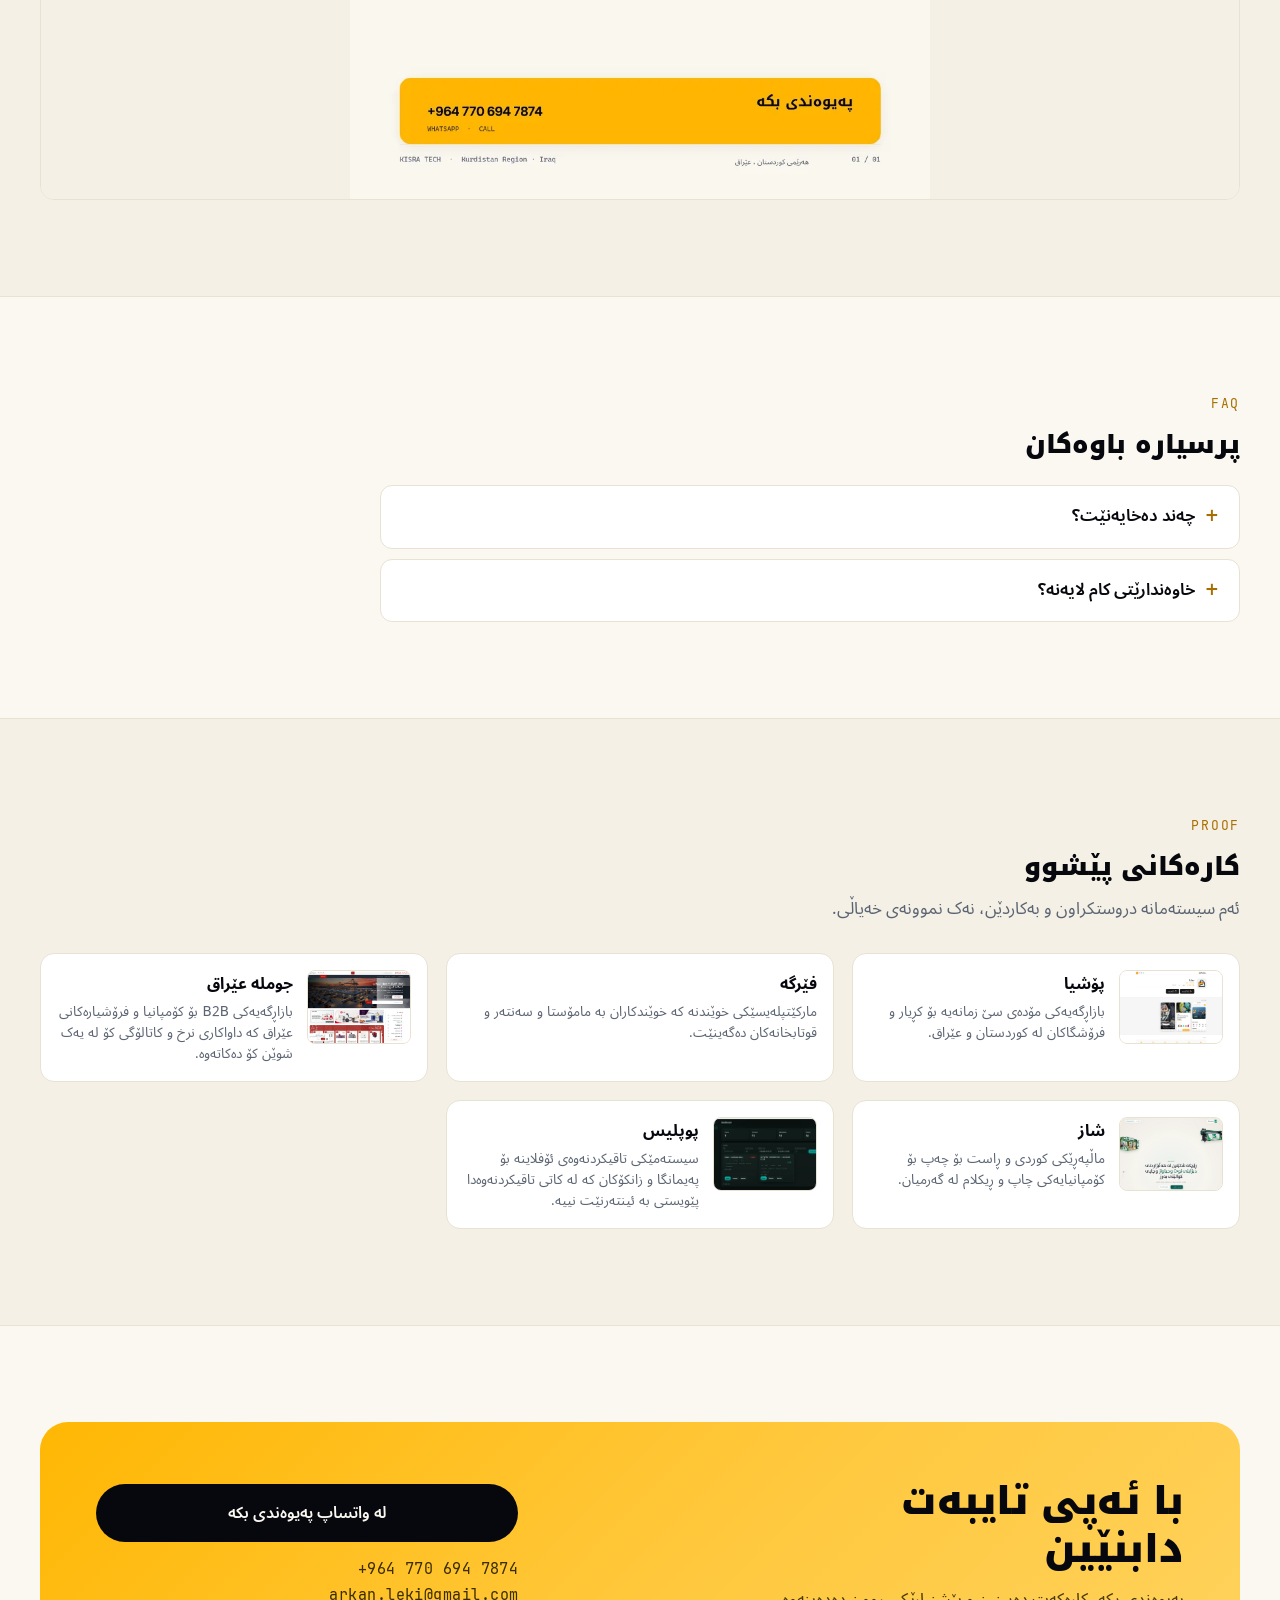
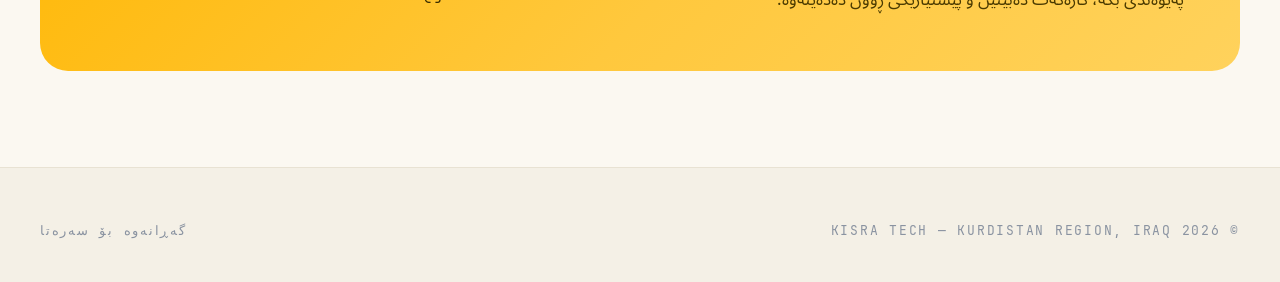
==== commit 083e77d3: "Review fixes: portfolio image paths (../assets), exam overview CSV import, works_data puplis 61/2134" ====
--- a/products/app.html
+++ b/products/app.html
@@ -153,11 +153,11 @@
       <div class="mono kicker">PROOF</div>
       <h2><span class="ku">کارەکانی پێشوو</span><span class="en">Previous work</span></h2>
       <p class="pp-note"><span class="ku">ئەم سیستەمانە دروستکراون و بەکاردێن، نەک نموونەی خەیاڵی.</span><span class="en">These are real systems we built and shipped, not mockups.</span></p>
-      <div class="pp-works-grid"><div class="pp-work"><img src="assets/shots/app-poshya.webp" alt="Poshya" loading="lazy"><div><b><span class="ku">پۆشیا</span><span class="en">Poshya</span></b><p><span class="ku">بازاڕگەیەکی مۆدەی سێ زمانەیە بۆ کڕیار و فرۆشگاکان لە کوردستان و عێراق.</span><span class="en">A trilingual fashion marketplace for shoppers and stores across Kurdistan and Iraq.</span></p></div></div>
+      <div class="pp-works-grid"><div class="pp-work"><img src="../assets/shots/app-poshya.webp" alt="Poshya" loading="lazy"><div><b><span class="ku">پۆشیا</span><span class="en">Poshya</span></b><p><span class="ku">بازاڕگەیەکی مۆدەی سێ زمانەیە بۆ کڕیار و فرۆشگاکان لە کوردستان و عێراق.</span><span class="en">A trilingual fashion marketplace for shoppers and stores across Kurdistan and Iraq.</span></p></div></div>
 <div class="pp-work"><div><b><span class="ku">فێرگە</span><span class="en">Ferga</span></b><p><span class="ku">مارکێتپلەیسێکی خوێندنە کە خوێندکاران بە مامۆستا و سەنتەر و قوتابخانەکان دەگەینێت.</span><span class="en">An ed-tech marketplace connecting students with tutors, centres and schools.</span></p></div></div>
-<div class="pp-work"><img src="assets/shots/ecommerce-jumla.webp" alt="Jumla Iraq" loading="lazy"><div><b><span class="ku">جوملە عێراق</span><span class="en">Jumla Iraq</span></b><p><span class="ku">بازاڕگەیەکی B2B بۆ کۆمپانیا و فرۆشیارەکانی عێراق کە داواکاری نرخ و کاتالۆگی کۆ لە یەک شوێن کۆ دەکاتەوە.</span><span class="en">A B2B wholesale marketplace connecting Iraqi businesses with verified suppliers.</span></p></div></div>
-<div class="pp-work"><img src="assets/shots/website-shaz.webp" alt="Shaz Print" loading="lazy"><div><b><span class="ku">شاز</span><span class="en">Shaz Print</span></b><p><span class="ku">ماڵپەڕێکی کوردی و ڕاست بۆ چەپ بۆ کۆمپانیایەکی چاپ و ڕیکلام لە گەرمیان.</span><span class="en">A Kurdish RTL marketing site for a print and advertising company in Garmian.</span></p></div></div>
-<div class="pp-work"><img src="assets/shots/exam-puplis.webp" alt="Puplis" loading="lazy"><div><b><span class="ku">پوپلیس</span><span class="en">Puplis</span></b><p><span class="ku">سیستەمێکی تاقیکردنەوەی ئۆفلاینە بۆ پەیمانگا و زانکۆکان کە لە کاتی تاقیکردنەوەدا پێویستی بە ئینتەرنێت نییە.</span><span class="en">An offline exam platform for institutes and universities that needs no internet during the test.</span></p></div></div></div>
+<div class="pp-work"><img src="../assets/shots/ecommerce-jumla.webp" alt="Jumla Iraq" loading="lazy"><div><b><span class="ku">جوملە عێراق</span><span class="en">Jumla Iraq</span></b><p><span class="ku">بازاڕگەیەکی B2B بۆ کۆمپانیا و فرۆشیارەکانی عێراق کە داواکاری نرخ و کاتالۆگی کۆ لە یەک شوێن کۆ دەکاتەوە.</span><span class="en">A B2B wholesale marketplace connecting Iraqi businesses with verified suppliers.</span></p></div></div>
+<div class="pp-work"><img src="../assets/shots/website-shaz.webp" alt="Shaz Print" loading="lazy"><div><b><span class="ku">شاز</span><span class="en">Shaz Print</span></b><p><span class="ku">ماڵپەڕێکی کوردی و ڕاست بۆ چەپ بۆ کۆمپانیایەکی چاپ و ڕیکلام لە گەرمیان.</span><span class="en">A Kurdish RTL marketing site for a print and advertising company in Garmian.</span></p></div></div>
+<div class="pp-work"><img src="../assets/shots/exam-puplis.webp" alt="Puplis" loading="lazy"><div><b><span class="ku">پوپلیس</span><span class="en">Puplis</span></b><p><span class="ku">سیستەمێکی تاقیکردنەوەی ئۆفلاینە بۆ پەیمانگا و زانکۆکان کە لە کاتی تاقیکردنەوەدا پێویستی بە ئینتەرنێت نییە.</span><span class="en">An offline exam platform for institutes and universities that needs no internet during the test.</span></p></div></div></div>
     </div>
   </section>
 
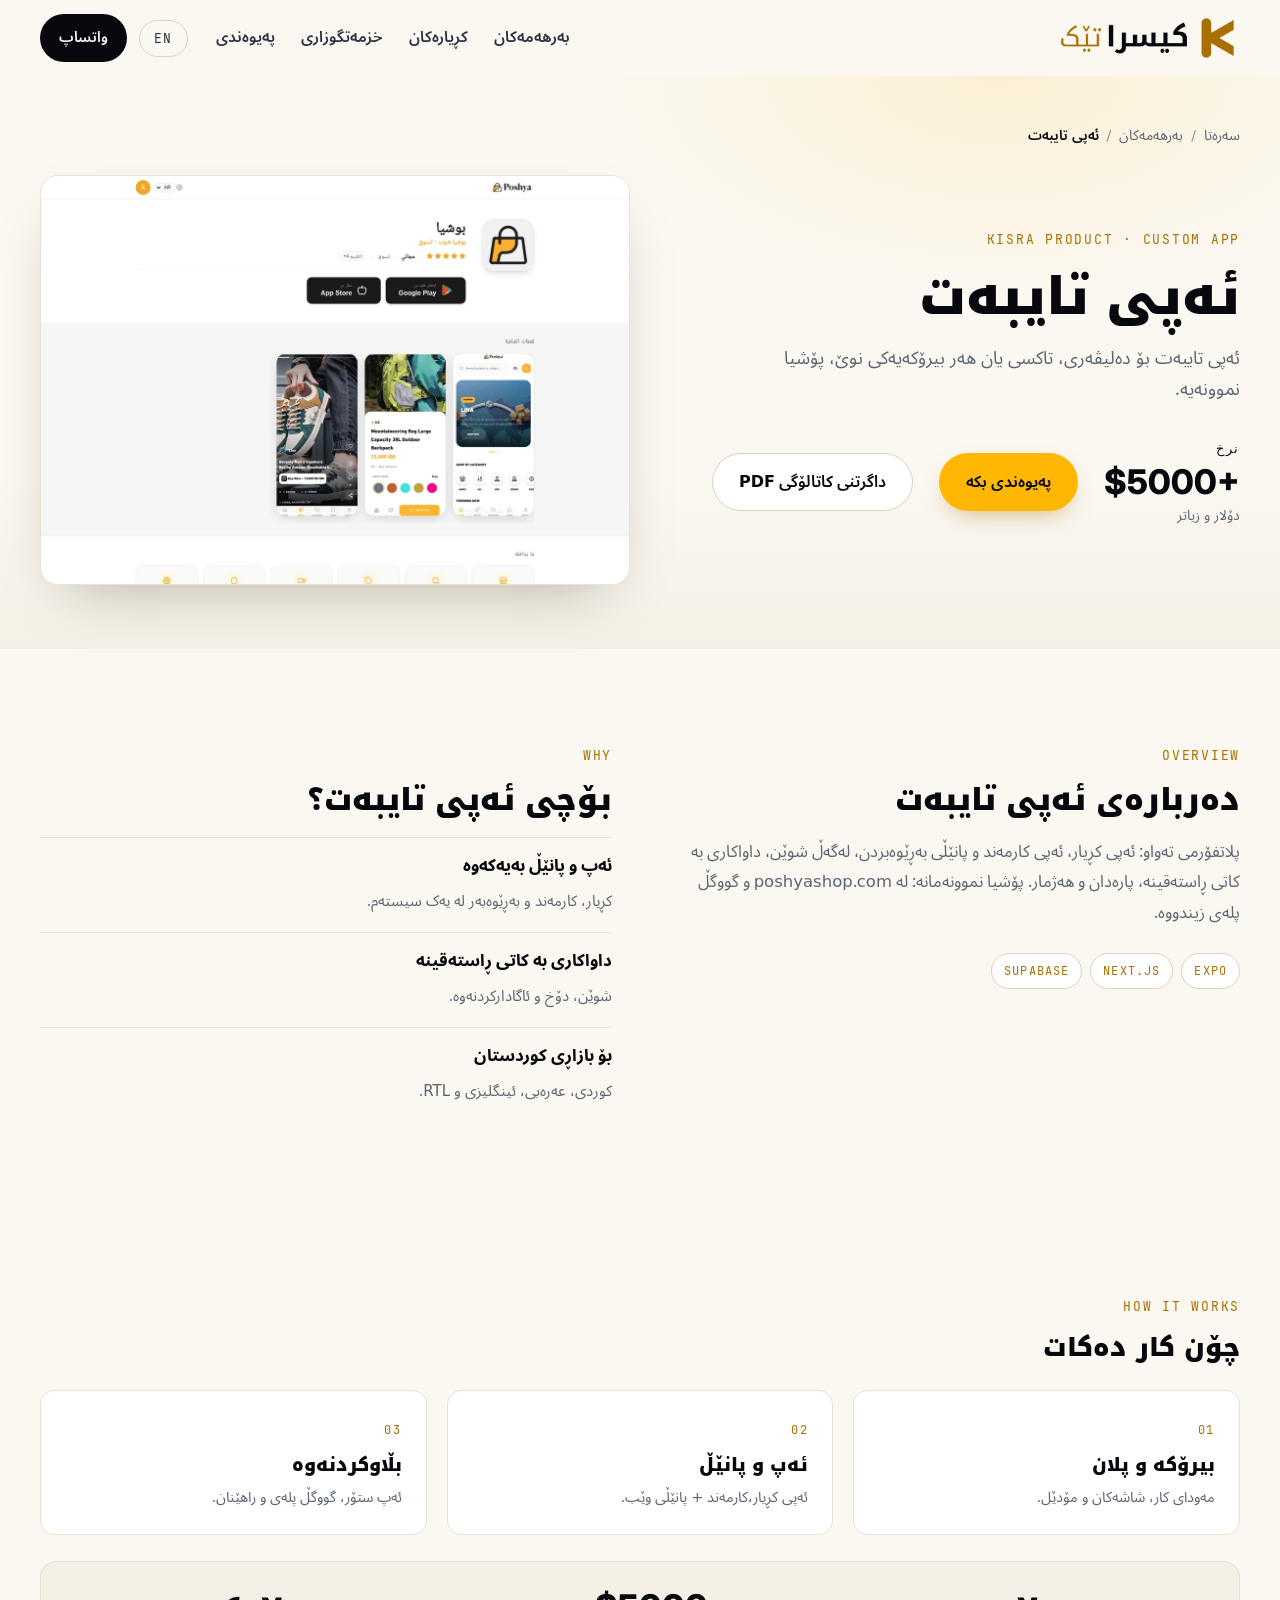
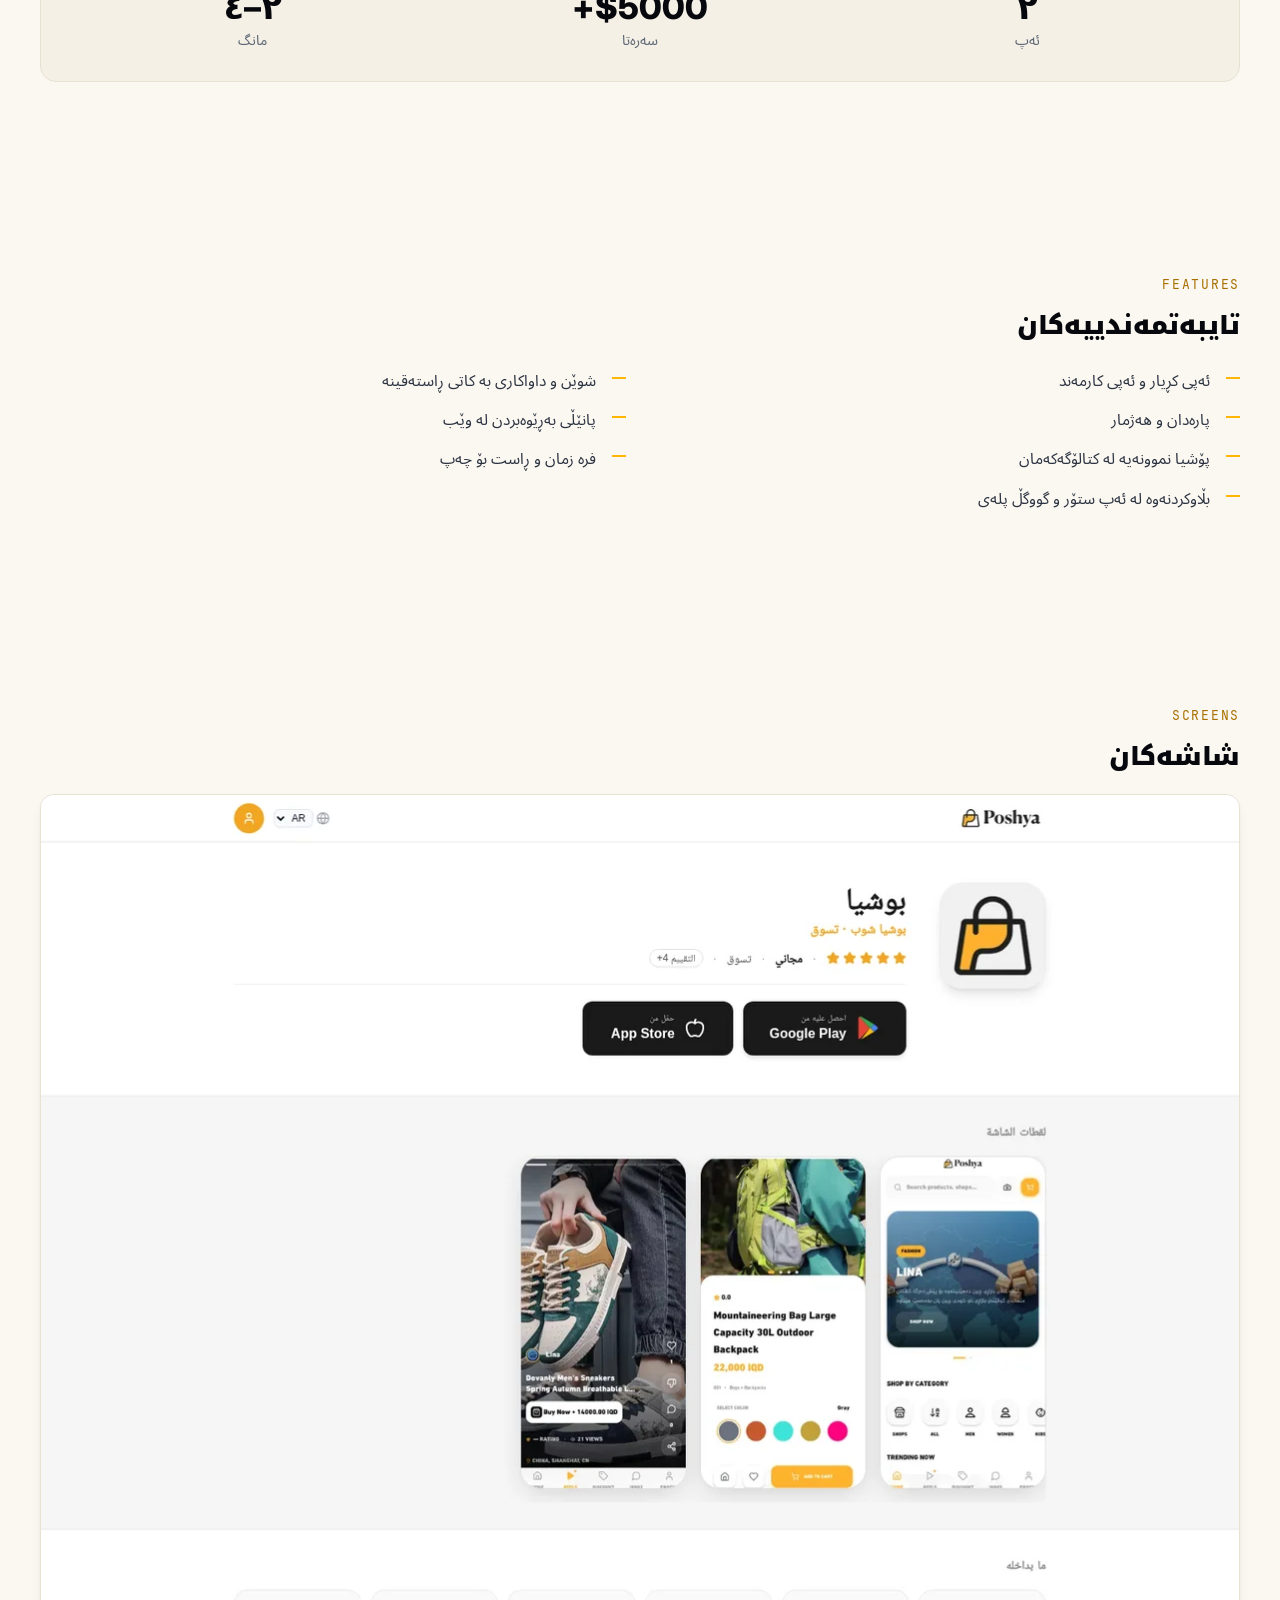
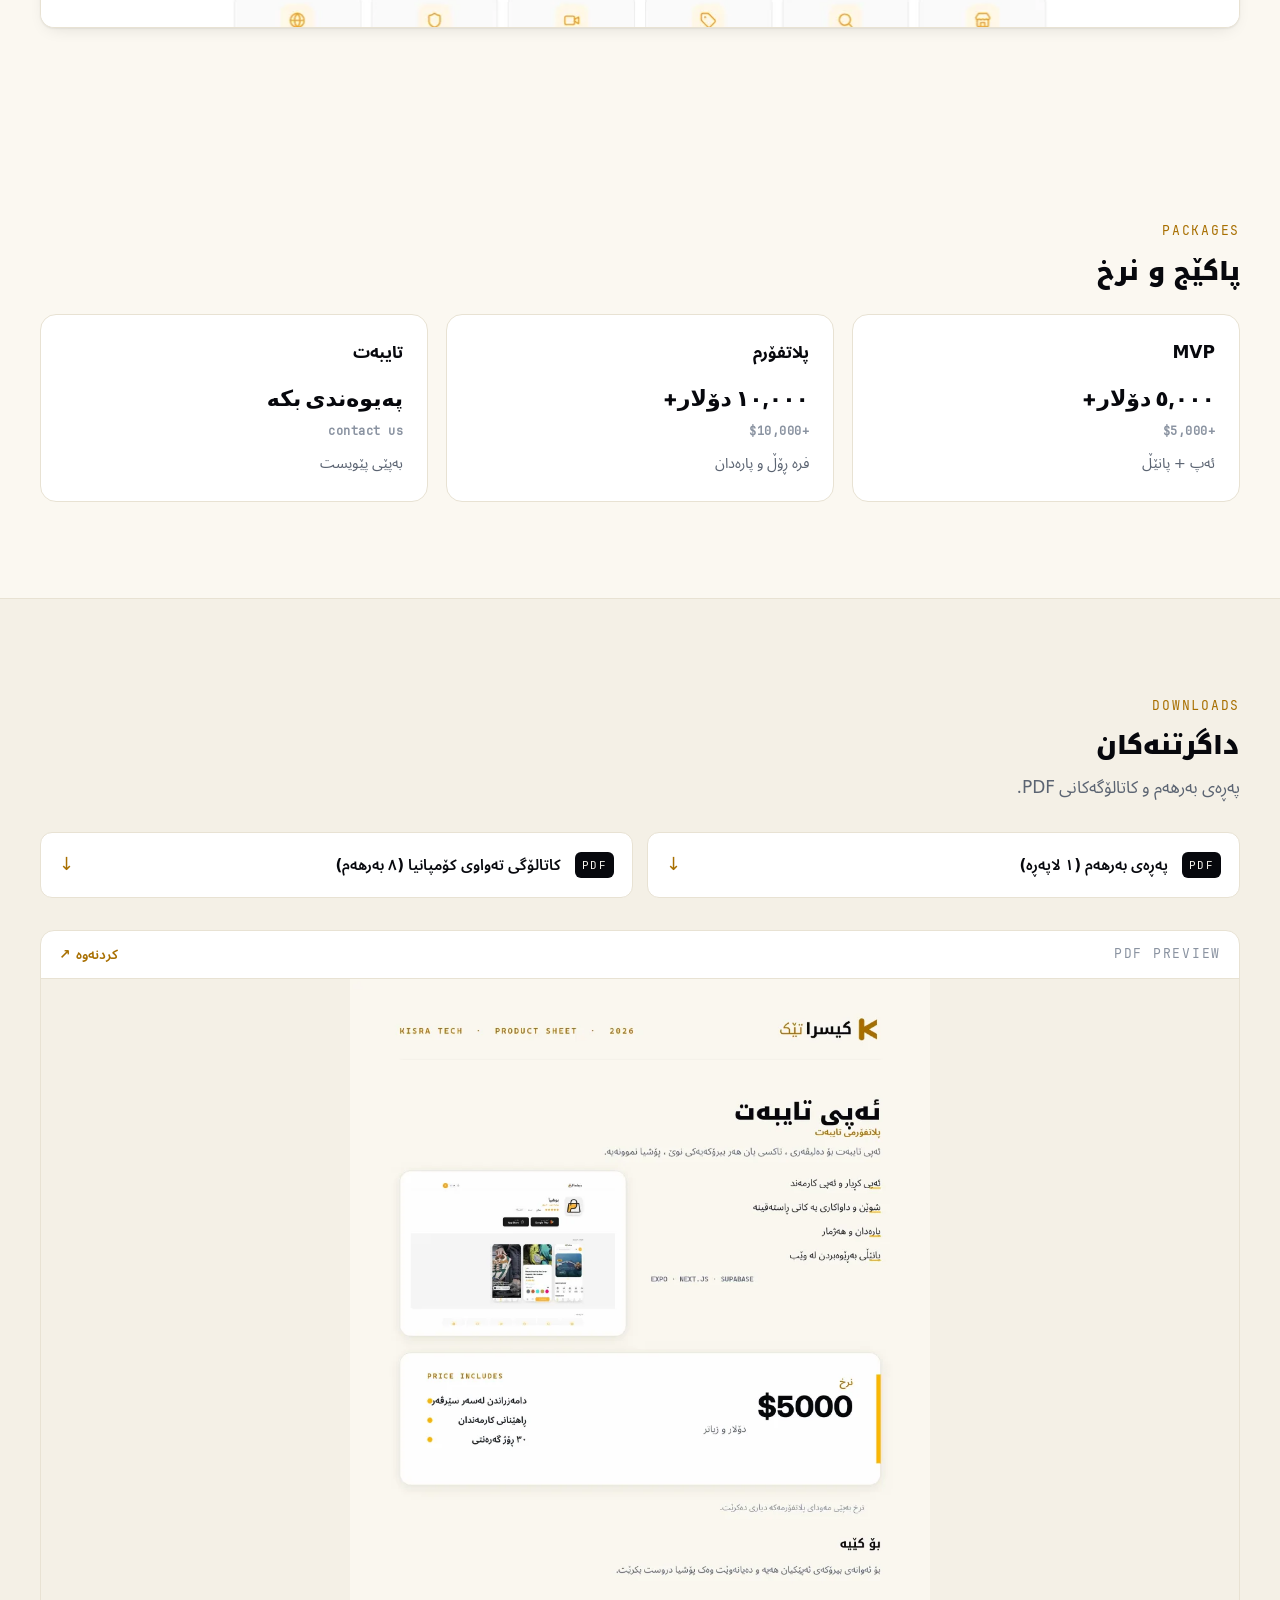
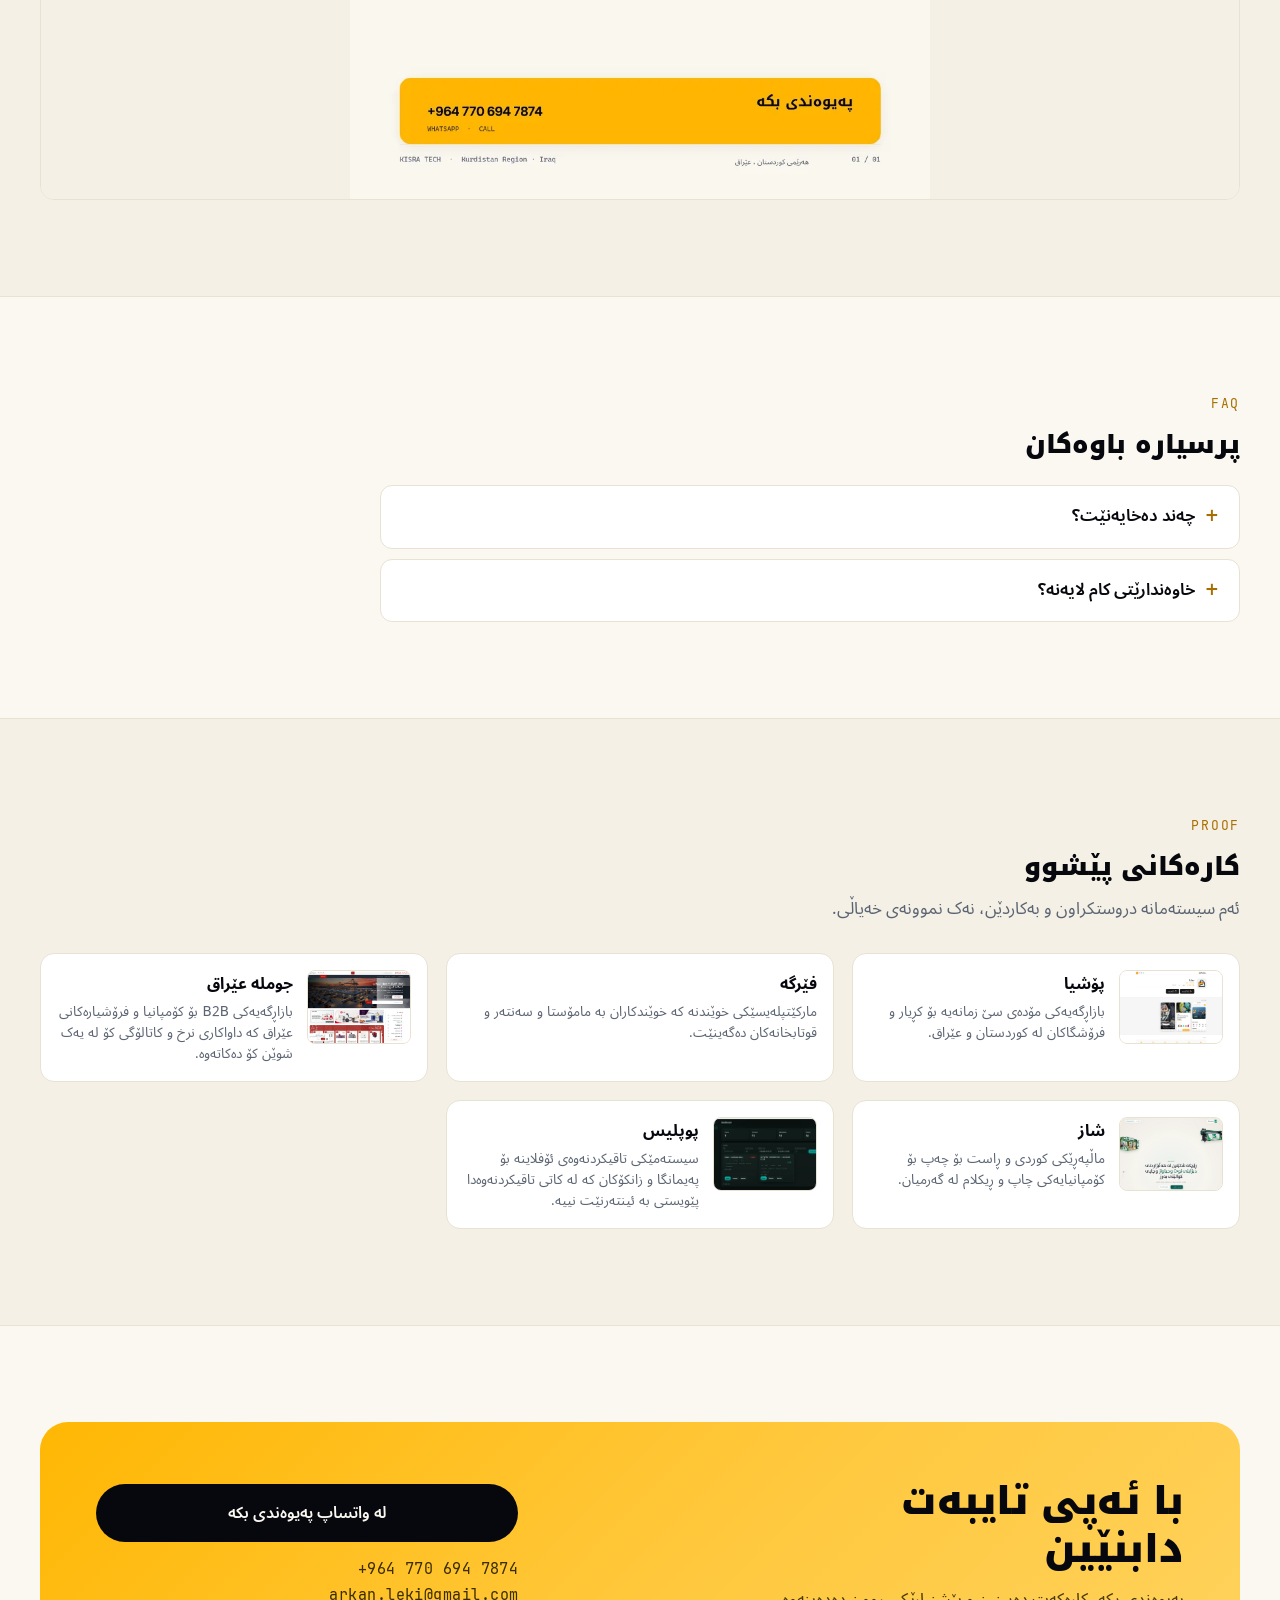
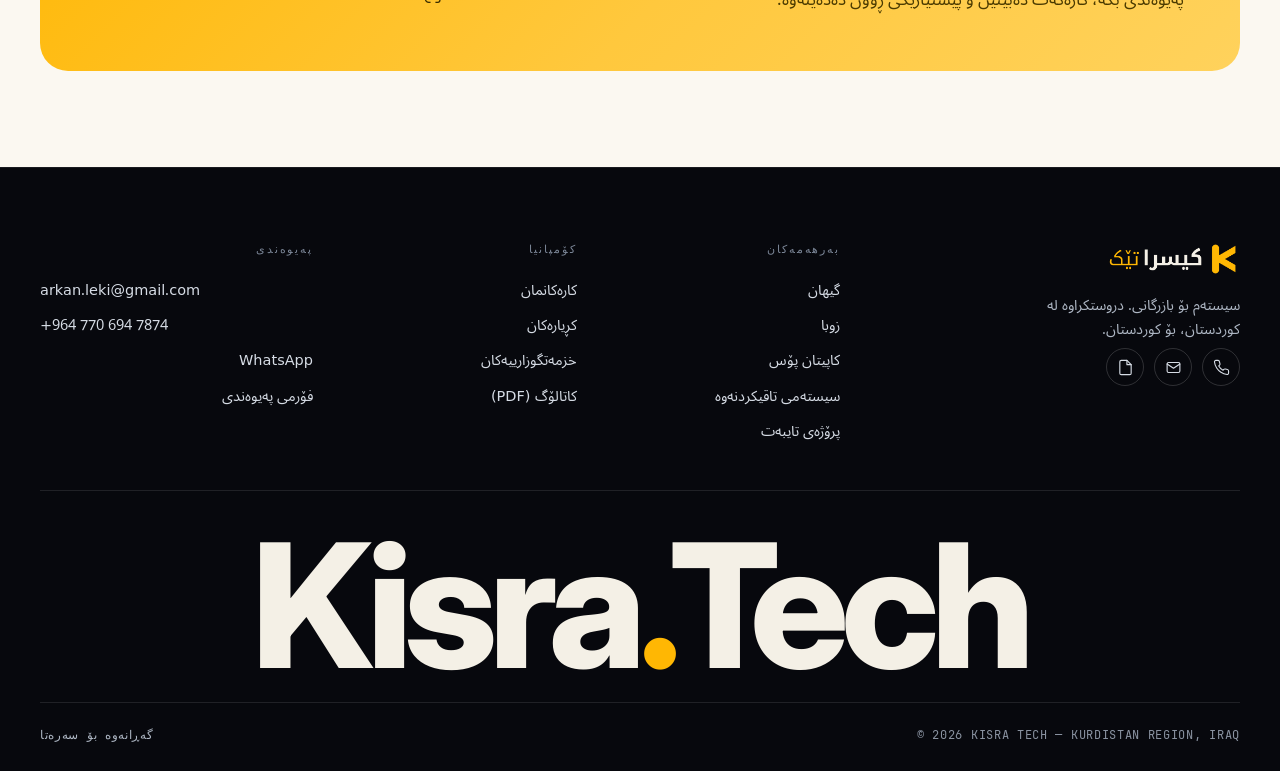
==== commit b3b45e37: "New dark editorial footer: big wordmark, 4-column links, social icons, bilingual credit" ====
--- a/products/app.html
+++ b/products/app.html
@@ -179,9 +179,44 @@
 
 <footer>
   <div class="wrap">
-    <div class="foot-bottom" style="margin-top:0;border-top:0;padding-top:0">
-      <span class="mono">© <span id="year">2026</span> KISRA TECH — KURDISTAN REGION, IRAQ</span>
-      <a class="mono" href="../index.html"><span class="ku">گەڕانەوە بۆ سەرەتا</span><span class="en">Back to home</span></a>
+    <div class="foot-top">
+      <div class="foot-brand">
+        <img class="foot-logo ku" src="../assets/logo/lockup-ku-dark.png" alt="Kisra Tech — کیسرا تێک">
+        <img class="foot-logo en" src="../assets/logo/lockup-en-dark.png" alt="Kisra Tech">
+        <p><span class="ku">سیستەم بۆ بازرگانی. دروستکراوە لە کوردستان، بۆ کوردستان.</span><span class="en">Business software. Built in Kurdistan, for Kurdistan.</span></p>
+        <div class="foot-social">
+          <a href="https://wa.me/9647706947874" target="_blank" rel="noopener" aria-label="WhatsApp" title="WhatsApp"><svg viewBox="0 0 24 24" aria-hidden="true"><path d="M22 16.9v3a2 2 0 0 1-2.2 2 19.8 19.8 0 0 1-8.6-3.1 19.5 19.5 0 0 1-6-6A19.8 19.8 0 0 1 2.1 4.2 2 2 0 0 1 4.1 2h3a2 2 0 0 1 2 1.7c.1 1 .4 2 .7 2.9a2 2 0 0 1-.5 2.1L8.1 9.9a16 16 0 0 0 6 6l1.2-1.2a2 2 0 0 1 2.1-.5c.9.3 1.9.6 2.9.7a2 2 0 0 1 1.7 2z"/></svg></a>
+          <a href="mailto:arkan.leki@gmail.com" aria-label="Email" title="Email"><svg viewBox="0 0 24 24" aria-hidden="true"><rect x="3" y="5" width="18" height="14" rx="2"/><path d="m3 7 9 6 9-6"/></svg></a>
+          <a href="../assets/pdf/kisra-catalogue-long-a4.pdf" download aria-label="Catalogue PDF" title="Catalogue PDF"><svg viewBox="0 0 24 24" aria-hidden="true"><path d="M14 2H6a2 2 0 0 0-2 2v16a2 2 0 0 0 2 2h12a2 2 0 0 0 2-2V8z"/><path d="M14 2v6h6"/></svg></a>
+        </div>
+      </div>
+      <div class="foot-col">
+        <h4><span class="ku">بەرهەمەکان</span><span class="en">Products</span></h4>
+        <a href="gihan.html"><span class="ku">گیهان</span><span class="en">Gihan</span></a>
+        <a href="zuba.html"><span class="ku">زوبا</span><span class="en">Zuba</span></a>
+        <a href="kapitan.html"><span class="ku">کاپیتان پۆس</span><span class="en">Kapitan POS</span></a>
+        <a href="exam.html"><span class="ku">سیستەمی تاقیکردنەوە</span><span class="en">Exam system</span></a>
+        <a href="custom.html"><span class="ku">پرۆژەی تایبەت</span><span class="en">Custom build</span></a>
+      </div>
+      <div class="foot-col">
+        <h4><span class="ku">کۆمپانیا</span><span class="en">Company</span></h4>
+        <a href="../index.html#work"><span class="ku">کارەکانمان</span><span class="en">Work</span></a>
+        <a href="../index.html#clients"><span class="ku">کڕیارەکان</span><span class="en">Clients</span></a>
+        <a href="../index.html#services"><span class="ku">خزمەتگوزارییەکان</span><span class="en">Services</span></a>
+        <a href="../assets/pdf/kisra-catalogue-long-a4.pdf" download><span class="ku">کاتالۆگ (PDF)</span><span class="en">Catalogue (PDF)</span></a>
+      </div>
+      <div class="foot-col">
+        <h4><span class="ku">پەیوەندی</span><span class="en">Contact</span></h4>
+        <a href="mailto:arkan.leki@gmail.com" dir="ltr">arkan.leki@gmail.com</a>
+        <a href="tel:+9647706947874" dir="ltr">+964 770 694 7874</a>
+        <a href="https://wa.me/9647706947874" target="_blank" rel="noopener">WhatsApp</a>
+        <a href="../index.html#contact"><span class="ku">فۆرمی پەیوەندی</span><span class="en">Get in touch</span></a>
+      </div>
+    </div>
+    <div class="foot-wordmark">Kisra<span class="dot">.</span>Tech</div>
+    <div class="foot-bottom">
+      <span dir="ltr">© <span id="year">2026</span> KISRA TECH — KURDISTAN REGION, IRAQ</span>
+      <a href="../index.html"><span class="ku">گەڕانەوە بۆ سەرەتا</span><span class="en">Back to home</span></a>
     </div>
   </div>
 </footer>
--- a/css/styles.css
+++ b/css/styles.css
@@ -210,15 +210,57 @@
 .cta-contact{font-family:var(--font-mono);font-size:15px;letter-spacing:.03em;color:#3A2D00}
 .cta-contact a:hover{color:#000;text-decoration:underline}
 
-/* ---------- footer ---------- */
-footer{border-top:1px solid var(--paper-200);padding:52px 0 40px;background:var(--paper-100)}
-.foot-grid{display:grid;grid-template-columns:1.4fr 1fr 1fr;gap:40px}
-.foot-brand img{height:40px;margin-bottom:14px}
-.foot-brand p{color:var(--slate);font-size:14.5px;max-width:34ch}
-.foot-col h4{font-family:var(--font-body);font-weight:600;font-size:14px;color:var(--muted);margin:0 0 12px}
-.foot-col a{display:block;color:var(--ink-600);font-size:15px;padding:4px 0}
-.foot-col a:hover{color:var(--ink)}
-.foot-bottom{display:flex;justify-content:space-between;gap:16px;margin-top:40px;padding-top:22px;border-top:1px solid var(--paper-200);color:var(--muted);font-size:13px;flex-wrap:wrap}
+/* ---------- footer (dark, editorial) ---------- */
+footer{
+  background:#07080D;color:#E8E2D3;padding:72px 0 0;
+  border-top:1px solid rgba(255,255,255,.08);
+}
+footer .wrap{position:relative}
+.foot-top{
+  display:grid;grid-template-columns:1.6fr 1fr 1fr 1.2fr;gap:36px;
+  padding-bottom:40px;border-bottom:1px solid rgba(255,255,255,.1);
+}
+.foot-brand .foot-logo{height:38px;width:auto;margin-bottom:16px;display:block}
+.foot-brand p{color:#AEB7C4;font-size:14.5px;line-height:1.65;max-width:32ch}
+.foot-col h4{
+  font-family:var(--font-mono);font-weight:400;font-size:10.5px;letter-spacing:.18em;
+  text-transform:uppercase;color:#7C8798;margin:0 0 14px;
+}
+.foot-col a{display:block;color:#D6DCE5;font-size:14.5px;padding:5px 0;transition:color .18s ease}
+.foot-col a:hover{color:var(--gold)}
+.foot-social{display:flex;gap:10px;margin-top:6px}
+.foot-social a{
+  width:38px;height:38px;border:1px solid rgba(255,255,255,.16);border-radius:50%;
+  display:inline-flex;align-items:center;justify-content:center;padding:0;
+  color:#D6DCE5;transition:.18s ease;
+}
+.foot-social a:hover{border-color:var(--gold);color:var(--gold);transform:translateY(-2px)}
+.foot-social svg{width:17px;height:17px;stroke:currentColor;fill:none;stroke-width:1.6;stroke-linecap:round;stroke-linejoin:round}
+.foot-wordmark{
+  font-family:var(--font-latin);font-weight:800;letter-spacing:-.045em;line-height:.82;
+  font-size:clamp(64px,13.5vw,208px);color:#F4F0E6;
+  padding:44px 0 26px;text-align:center;user-select:none;
+}
+.foot-wordmark .dot{color:var(--gold)}
+.foot-bottom{
+  display:flex;justify-content:space-between;align-items:center;gap:18px;flex-wrap:wrap;
+  padding:22px 0 26px;border-top:1px solid rgba(255,255,255,.1);
+  font-family:var(--font-mono);font-size:11.5px;letter-spacing:.06em;color:#8A93A1;
+}
+.foot-bottom a{color:#AEB7C4}
+.foot-bottom a:hover{color:var(--gold)}
+.foot-made{color:#AEB7C4}
+.foot-made b{color:#E8E2D3;font-weight:400}
+@media (max-width:1080px){
+  .foot-top{grid-template-columns:1fr 1fr;gap:28px}
+  .foot-brand{grid-column:1/-1}
+}
+@media (max-width:760px){
+  footer{padding-top:52px}
+  .foot-top{grid-template-columns:1fr;gap:24px;padding-bottom:28px}
+  .foot-wordmark{font-size:clamp(52px,17vw,96px);padding:30px 0 18px}
+  .foot-bottom{flex-direction:column;align-items:flex-start;gap:8px;font-size:10.5px}
+}
 
 /* ---------- reveal ---------- */
 .reveal{opacity:0;transform:translateY(18px);transition:opacity .6s cubic-bezier(.2,.7,.2,1),transform .6s cubic-bezier(.2,.7,.2,1)}
@@ -238,6 +280,14 @@
 }
 @media (max-width:760px){
   .wrap{width:calc(100% - 32px)}
+  /* mobile nav: logo right, actions pinned to the left edge */
+  .nav-in{gap:10px}
+  .brand{flex:1 1 auto;min-width:0}
+  .brand img{height:40px}
+  .nav-actions{gap:10px;flex:none;margin-inline-start:0;margin-inline-end:-6px}
+  /* hamburger last in flow = flush to the physical END (left in RTL) */
+  .burger{order:9;padding:10px 6px;margin-inline-start:0;margin-inline-end:0}
+  .lang-btn{padding:8px 12px;font-size:11.5px}
   .nav-links{
     position:fixed;inset-inline:0;top:var(--nav-h);background:var(--paper);
     flex-direction:column;align-items:flex-start;gap:6px;padding:18px 24px 26px;
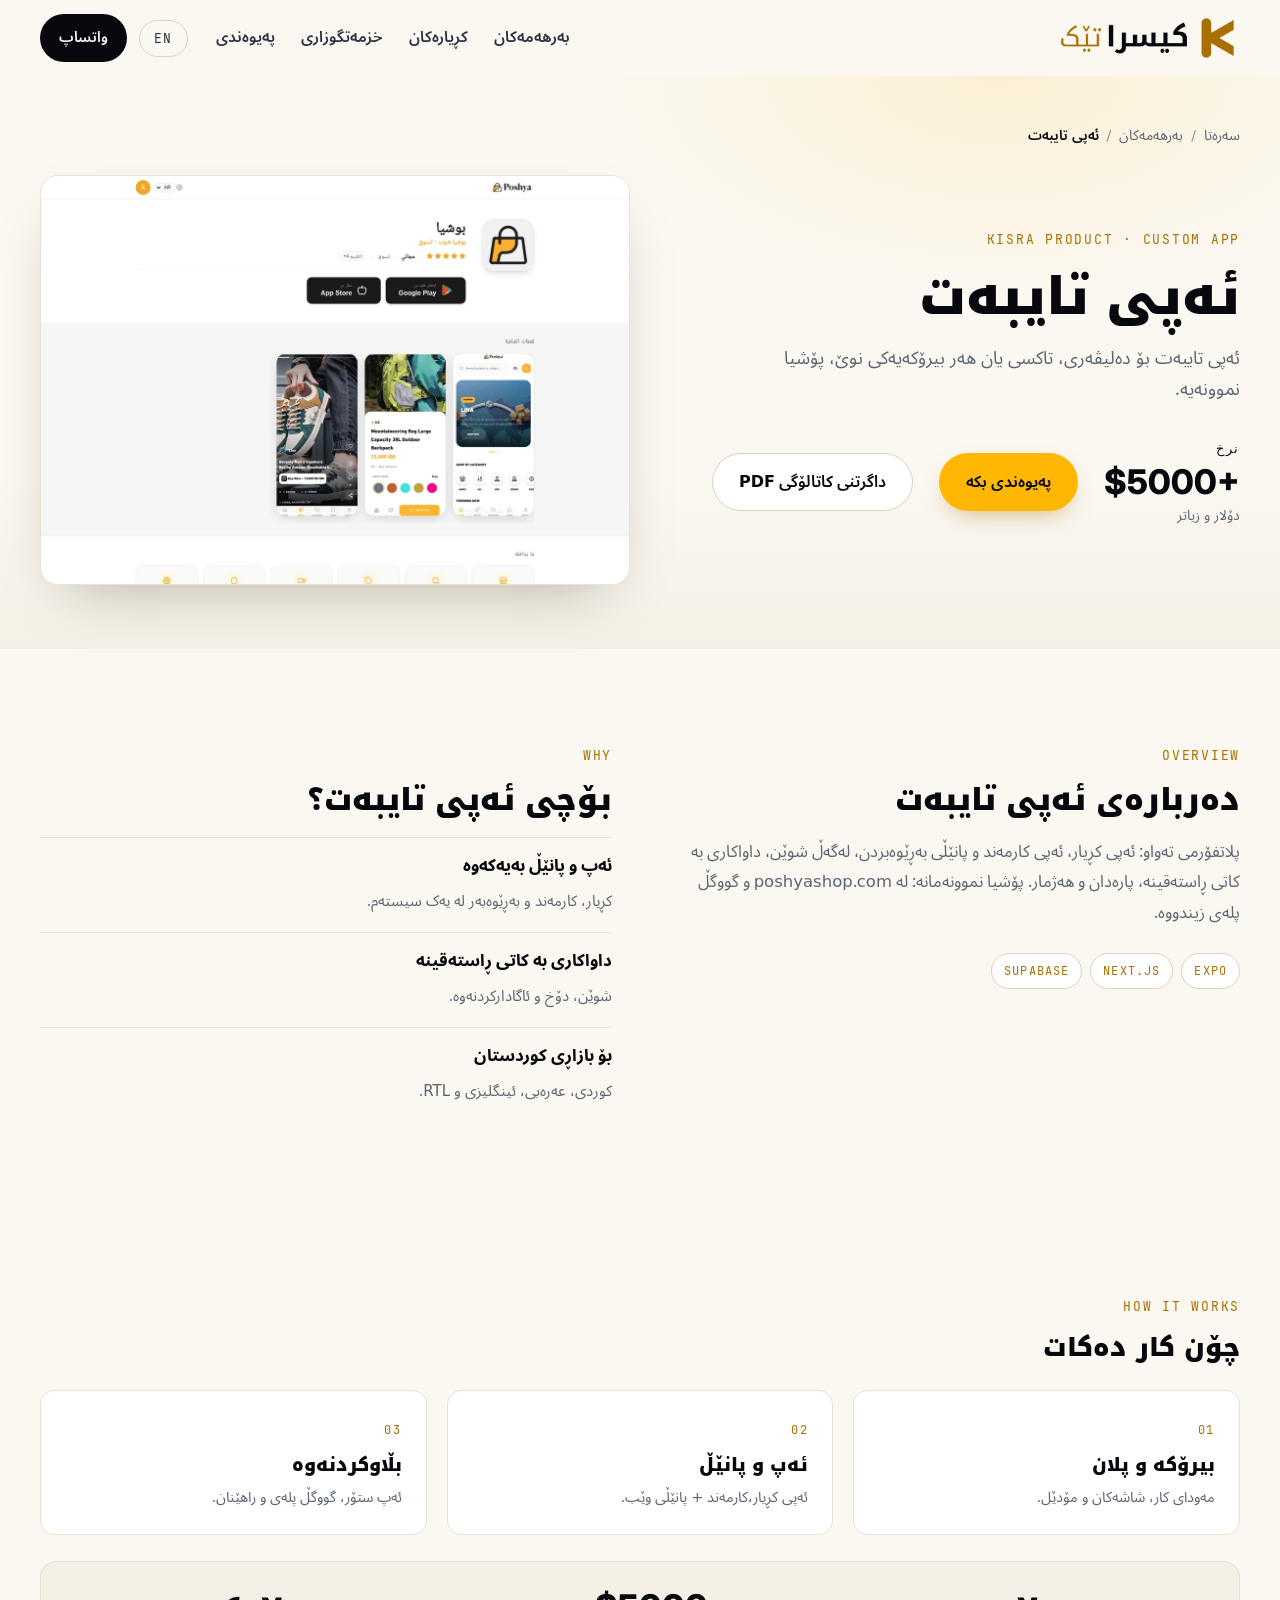
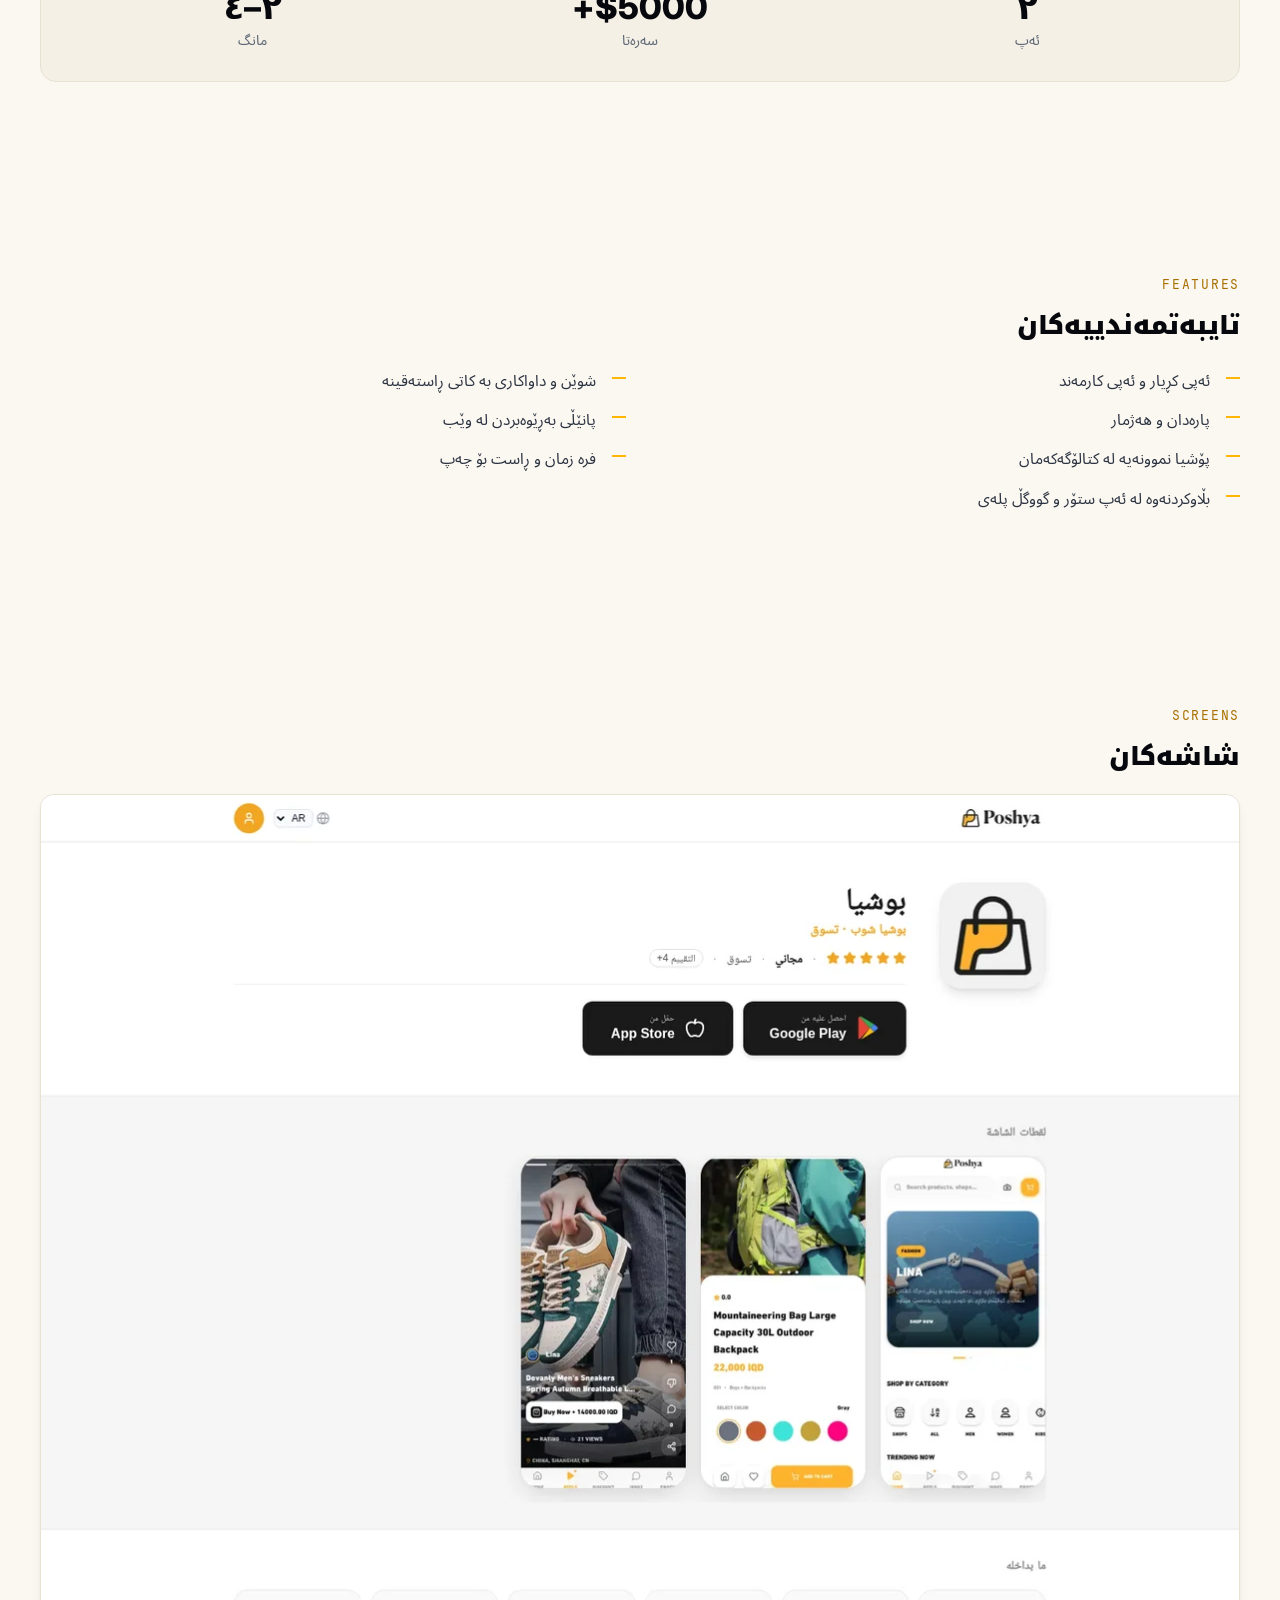
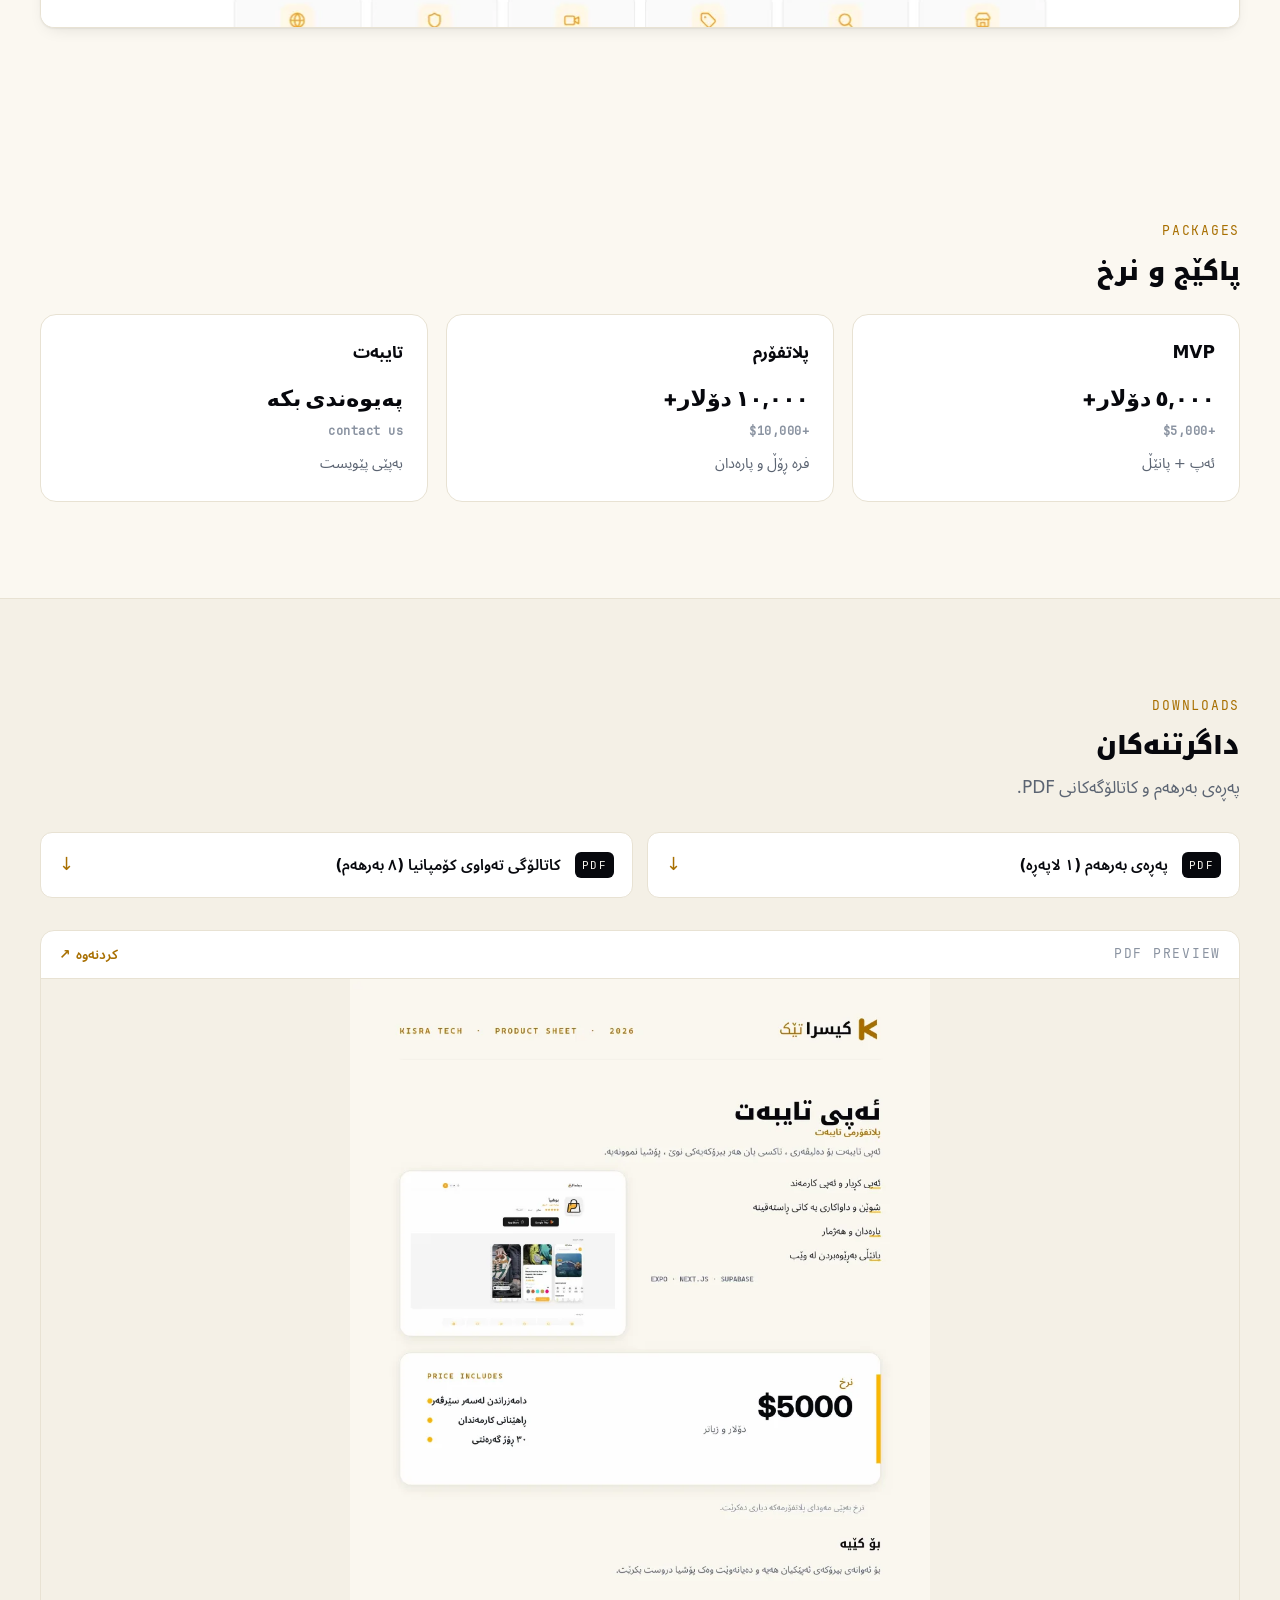
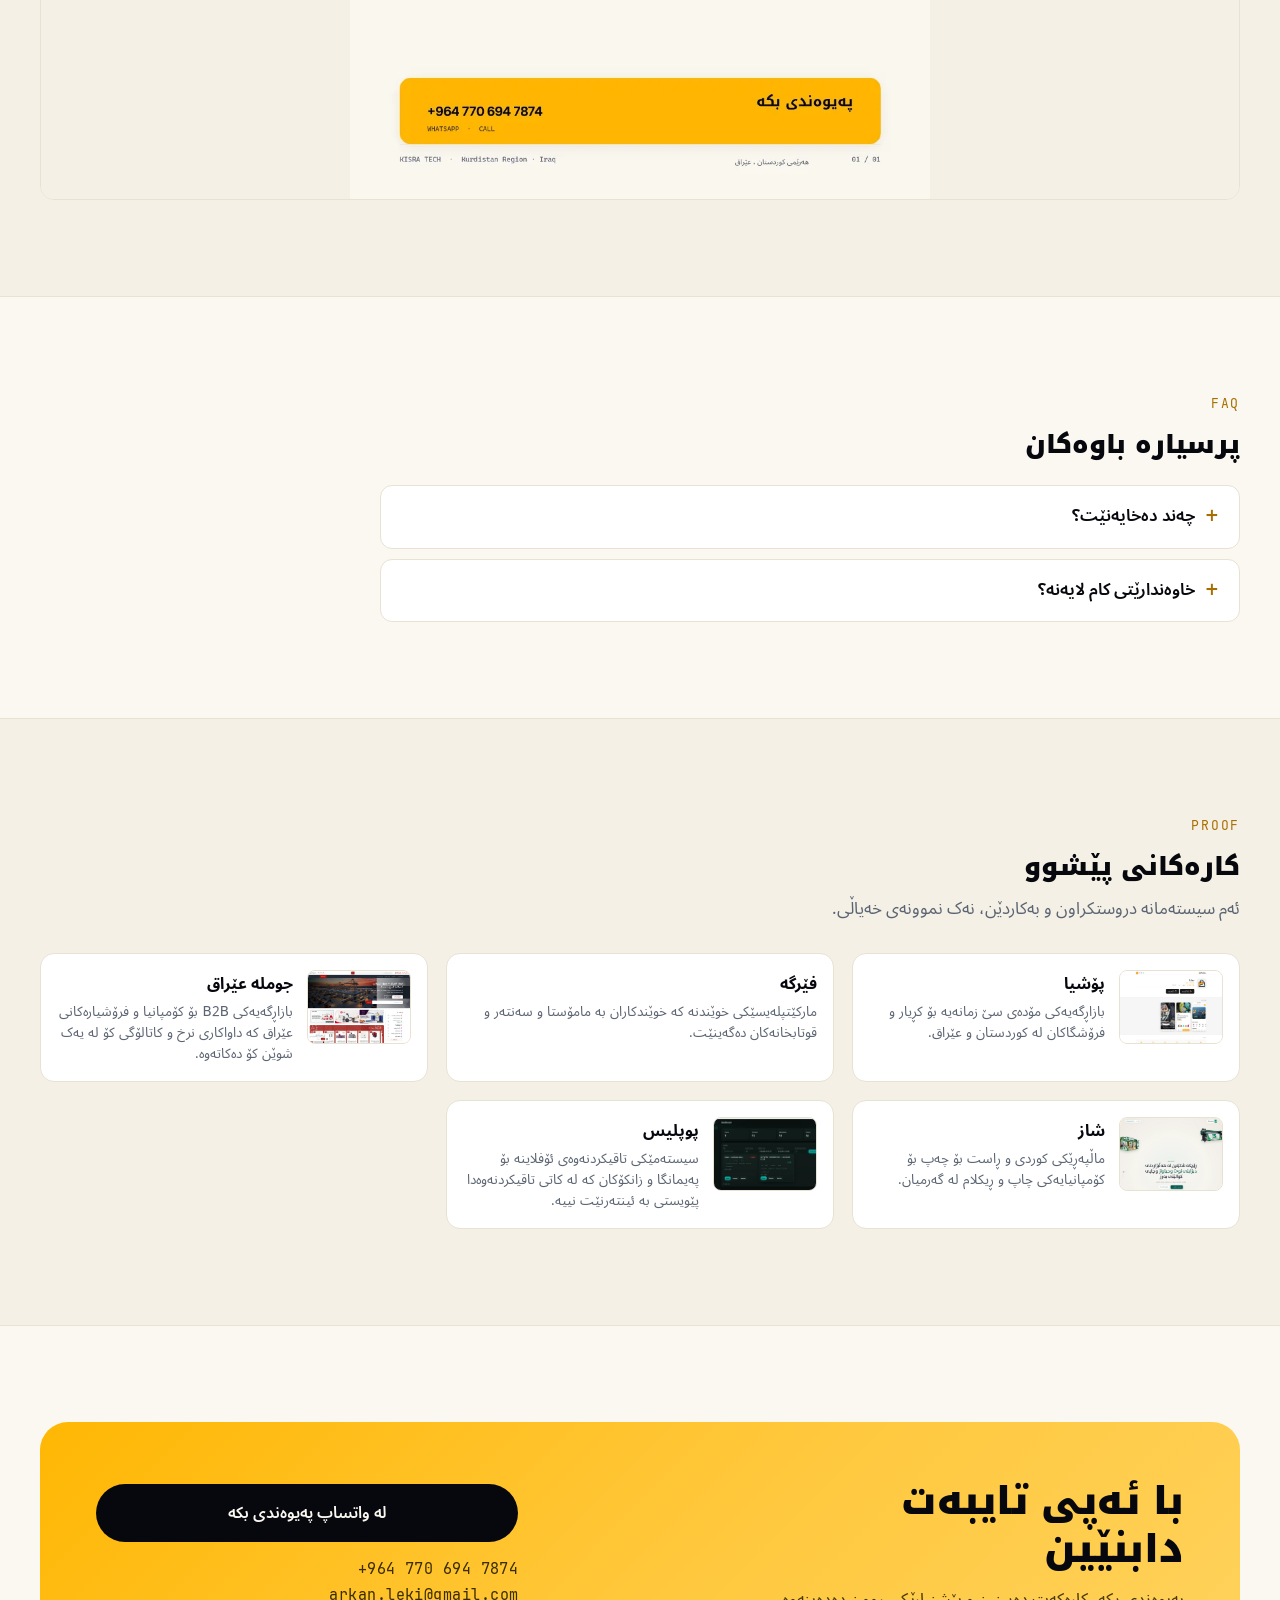
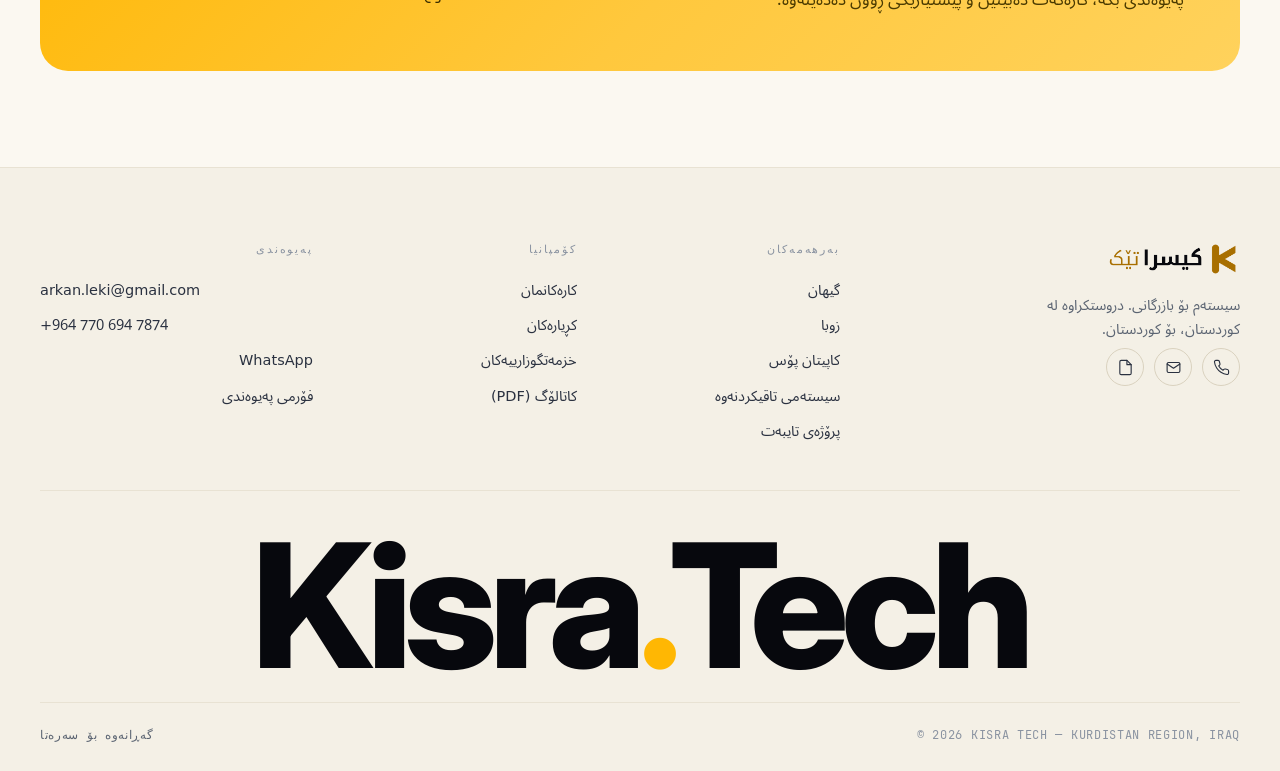
==== commit 50ae3baf: "Footer: keep blueprint layout (big wordmark, columns, socials) but brand paper theme" ====
--- a/products/app.html
+++ b/products/app.html
@@ -181,8 +181,8 @@
   <div class="wrap">
     <div class="foot-top">
       <div class="foot-brand">
-        <img class="foot-logo ku" src="../assets/logo/lockup-ku-dark.png" alt="Kisra Tech — کیسرا تێک">
-        <img class="foot-logo en" src="../assets/logo/lockup-en-dark.png" alt="Kisra Tech">
+        <img class="foot-logo ku" src="../assets/logo/lockup-ku.png" alt="Kisra Tech — کیسرا تێک">
+        <img class="foot-logo en" src="../assets/logo/lockup-en.png" alt="Kisra Tech">
         <p><span class="ku">سیستەم بۆ بازرگانی. دروستکراوە لە کوردستان، بۆ کوردستان.</span><span class="en">Business software. Built in Kurdistan, for Kurdistan.</span></p>
         <div class="foot-social">
           <a href="https://wa.me/9647706947874" target="_blank" rel="noopener" aria-label="WhatsApp" title="WhatsApp"><svg viewBox="0 0 24 24" aria-hidden="true"><path d="M22 16.9v3a2 2 0 0 1-2.2 2 19.8 19.8 0 0 1-8.6-3.1 19.5 19.5 0 0 1-6-6A19.8 19.8 0 0 1 2.1 4.2 2 2 0 0 1 4.1 2h3a2 2 0 0 1 2 1.7c.1 1 .4 2 .7 2.9a2 2 0 0 1-.5 2.1L8.1 9.9a16 16 0 0 0 6 6l1.2-1.2a2 2 0 0 1 2.1-.5c.9.3 1.9.6 2.9.7a2 2 0 0 1 1.7 2z"/></svg></a>
--- a/css/styles.css
+++ b/css/styles.css
@@ -210,47 +210,47 @@
 .cta-contact{font-family:var(--font-mono);font-size:15px;letter-spacing:.03em;color:#3A2D00}
 .cta-contact a:hover{color:#000;text-decoration:underline}
 
-/* ---------- footer (dark, editorial) ---------- */
+/* ---------- footer (editorial, paper theme) ---------- */
 footer{
-  background:#07080D;color:#E8E2D3;padding:72px 0 0;
-  border-top:1px solid rgba(255,255,255,.08);
+  background:var(--paper-100);color:var(--ink);padding:72px 0 0;
+  border-top:1px solid var(--paper-200);
 }
 footer .wrap{position:relative}
 .foot-top{
   display:grid;grid-template-columns:1.6fr 1fr 1fr 1.2fr;gap:36px;
-  padding-bottom:40px;border-bottom:1px solid rgba(255,255,255,.1);
+  padding-bottom:40px;border-bottom:1px solid var(--paper-200);
 }
 .foot-brand .foot-logo{height:38px;width:auto;margin-bottom:16px;display:block}
-.foot-brand p{color:#AEB7C4;font-size:14.5px;line-height:1.65;max-width:32ch}
+.foot-brand p{color:var(--slate);font-size:14.5px;line-height:1.65;max-width:32ch}
 .foot-col h4{
   font-family:var(--font-mono);font-weight:400;font-size:10.5px;letter-spacing:.18em;
-  text-transform:uppercase;color:#7C8798;margin:0 0 14px;
-}
-.foot-col a{display:block;color:#D6DCE5;font-size:14.5px;padding:5px 0;transition:color .18s ease}
-.foot-col a:hover{color:var(--gold)}
+  text-transform:uppercase;color:var(--muted);margin:0 0 14px;
+}
+.foot-col a{display:block;color:var(--ink-600);font-size:14.5px;padding:5px 0;transition:color .18s ease}
+.foot-col a:hover{color:var(--gold-700)}
 .foot-social{display:flex;gap:10px;margin-top:6px}
 .foot-social a{
-  width:38px;height:38px;border:1px solid rgba(255,255,255,.16);border-radius:50%;
+  width:38px;height:38px;border:1px solid var(--paper-300);border-radius:50%;
   display:inline-flex;align-items:center;justify-content:center;padding:0;
-  color:#D6DCE5;transition:.18s ease;
-}
-.foot-social a:hover{border-color:var(--gold);color:var(--gold);transform:translateY(-2px)}
+  color:var(--ink-600);transition:.18s ease;
+}
+.foot-social a:hover{border-color:var(--gold);color:var(--gold-700);transform:translateY(-2px)}
 .foot-social svg{width:17px;height:17px;stroke:currentColor;fill:none;stroke-width:1.6;stroke-linecap:round;stroke-linejoin:round}
 .foot-wordmark{
   font-family:var(--font-latin);font-weight:800;letter-spacing:-.045em;line-height:.82;
-  font-size:clamp(64px,13.5vw,208px);color:#F4F0E6;
+  font-size:clamp(64px,13.5vw,208px);color:var(--ink);
   padding:44px 0 26px;text-align:center;user-select:none;
 }
 .foot-wordmark .dot{color:var(--gold)}
 .foot-bottom{
   display:flex;justify-content:space-between;align-items:center;gap:18px;flex-wrap:wrap;
-  padding:22px 0 26px;border-top:1px solid rgba(255,255,255,.1);
-  font-family:var(--font-mono);font-size:11.5px;letter-spacing:.06em;color:#8A93A1;
-}
-.foot-bottom a{color:#AEB7C4}
-.foot-bottom a:hover{color:var(--gold)}
-.foot-made{color:#AEB7C4}
-.foot-made b{color:#E8E2D3;font-weight:400}
+  padding:22px 0 26px;border-top:1px solid var(--paper-200);
+  font-family:var(--font-mono);font-size:11.5px;letter-spacing:.06em;color:var(--muted);
+}
+.foot-bottom a{color:var(--slate)}
+.foot-bottom a:hover{color:var(--gold-700)}
+.foot-made{color:var(--slate)}
+.foot-made b{color:var(--ink);font-weight:400}
 @media (max-width:1080px){
   .foot-top{grid-template-columns:1fr 1fr;gap:28px}
   .foot-brand{grid-column:1/-1}
